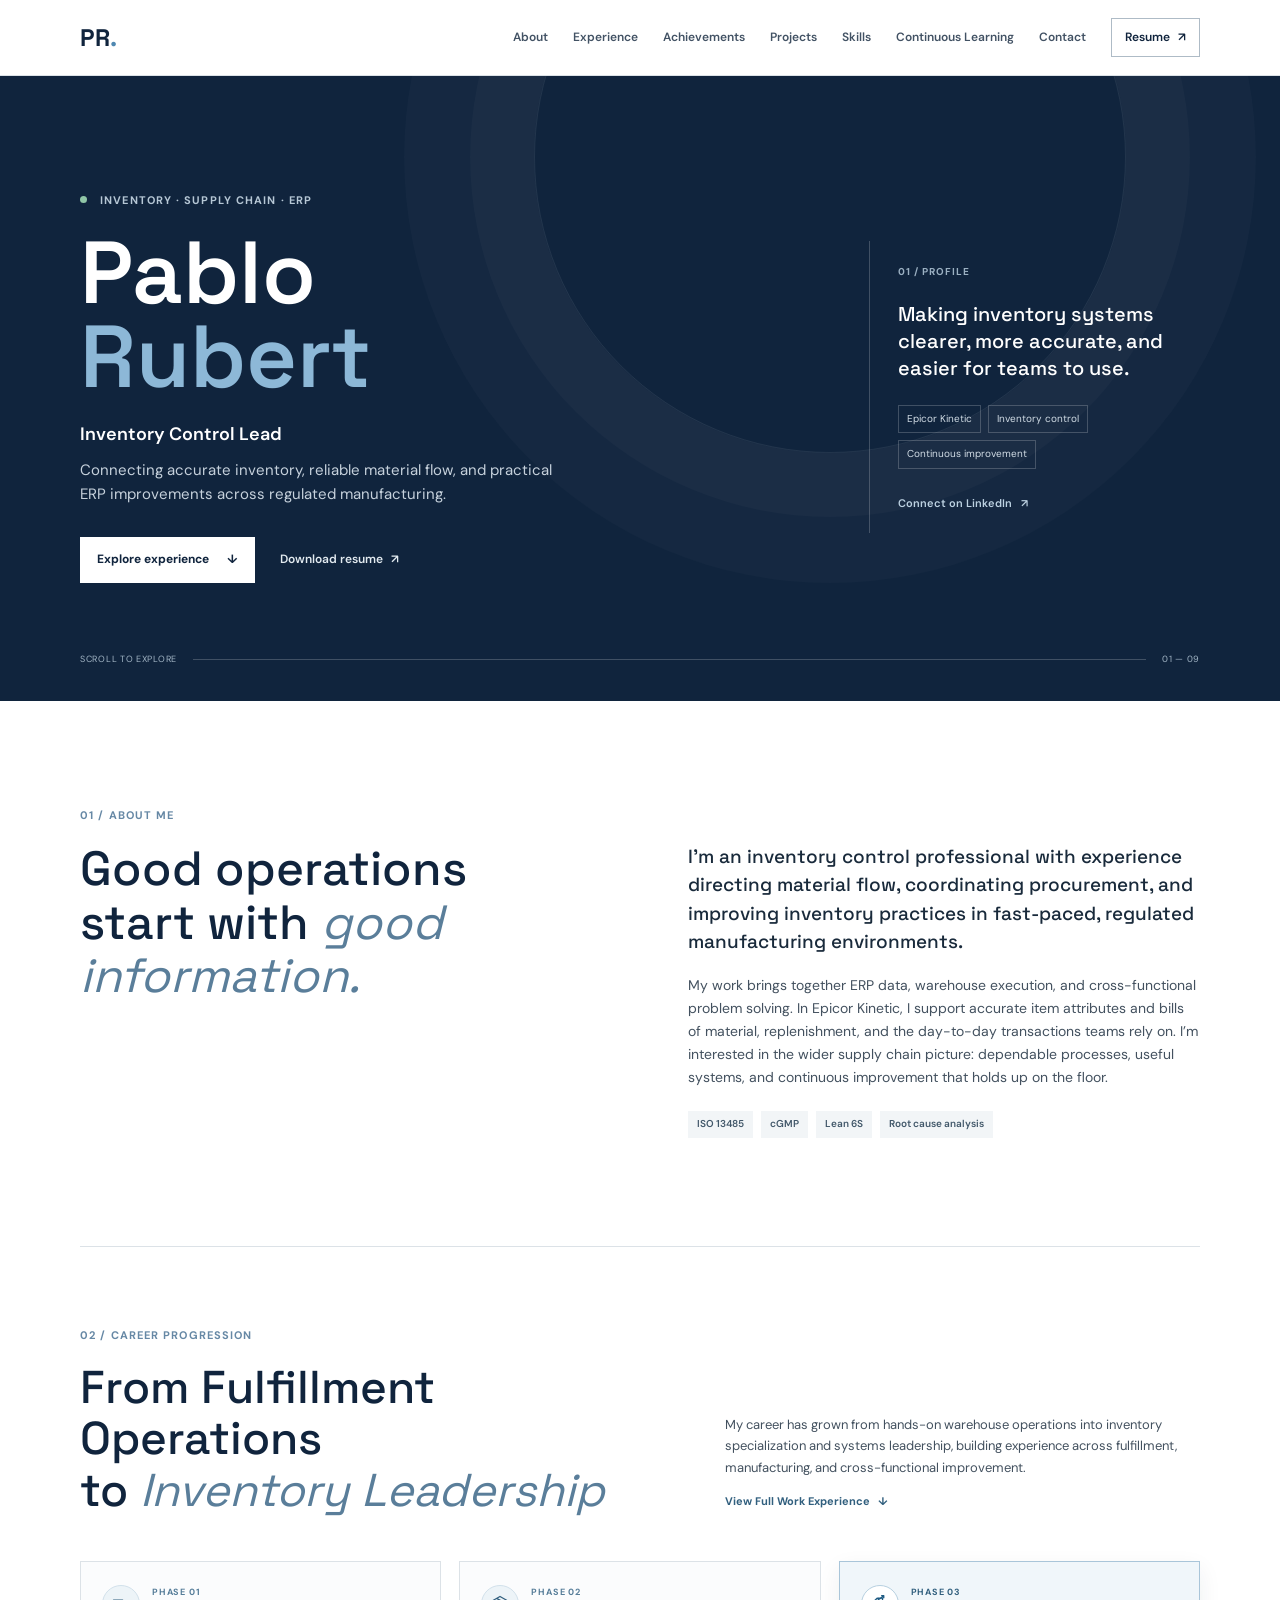
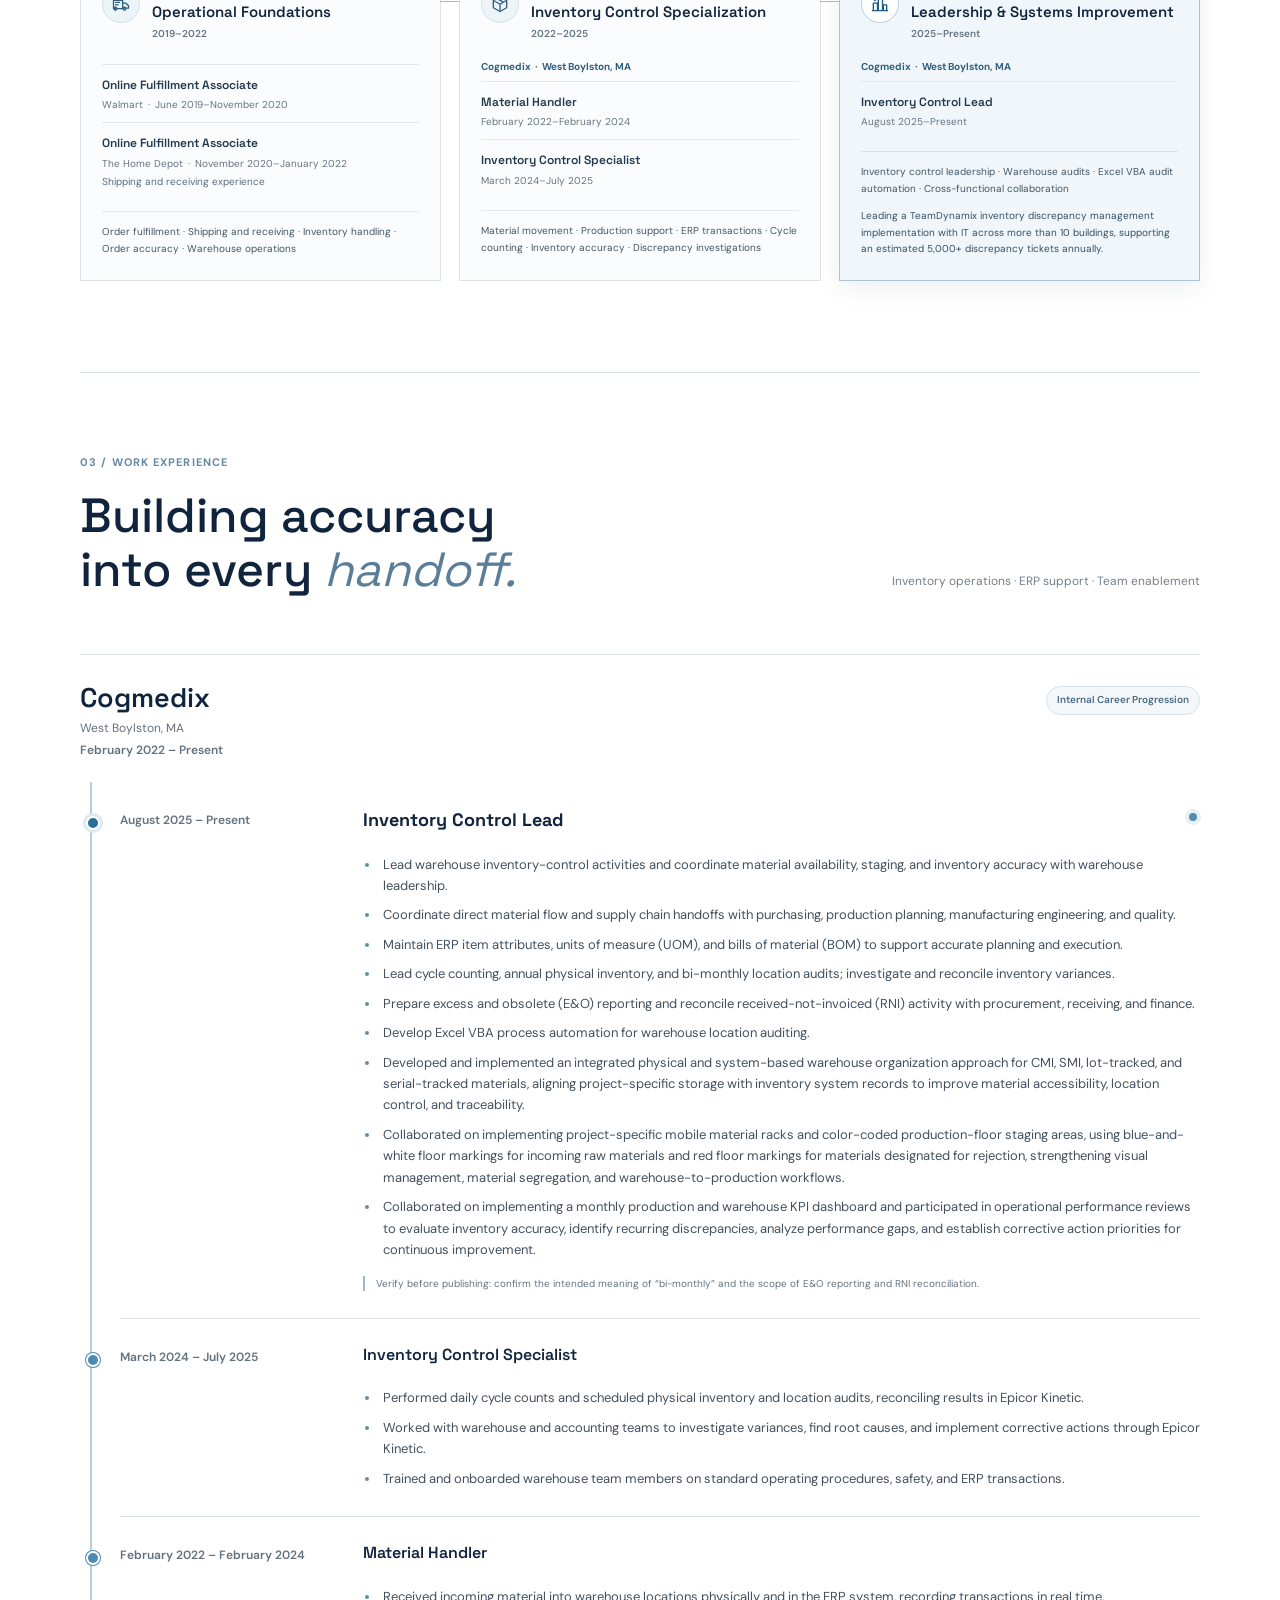
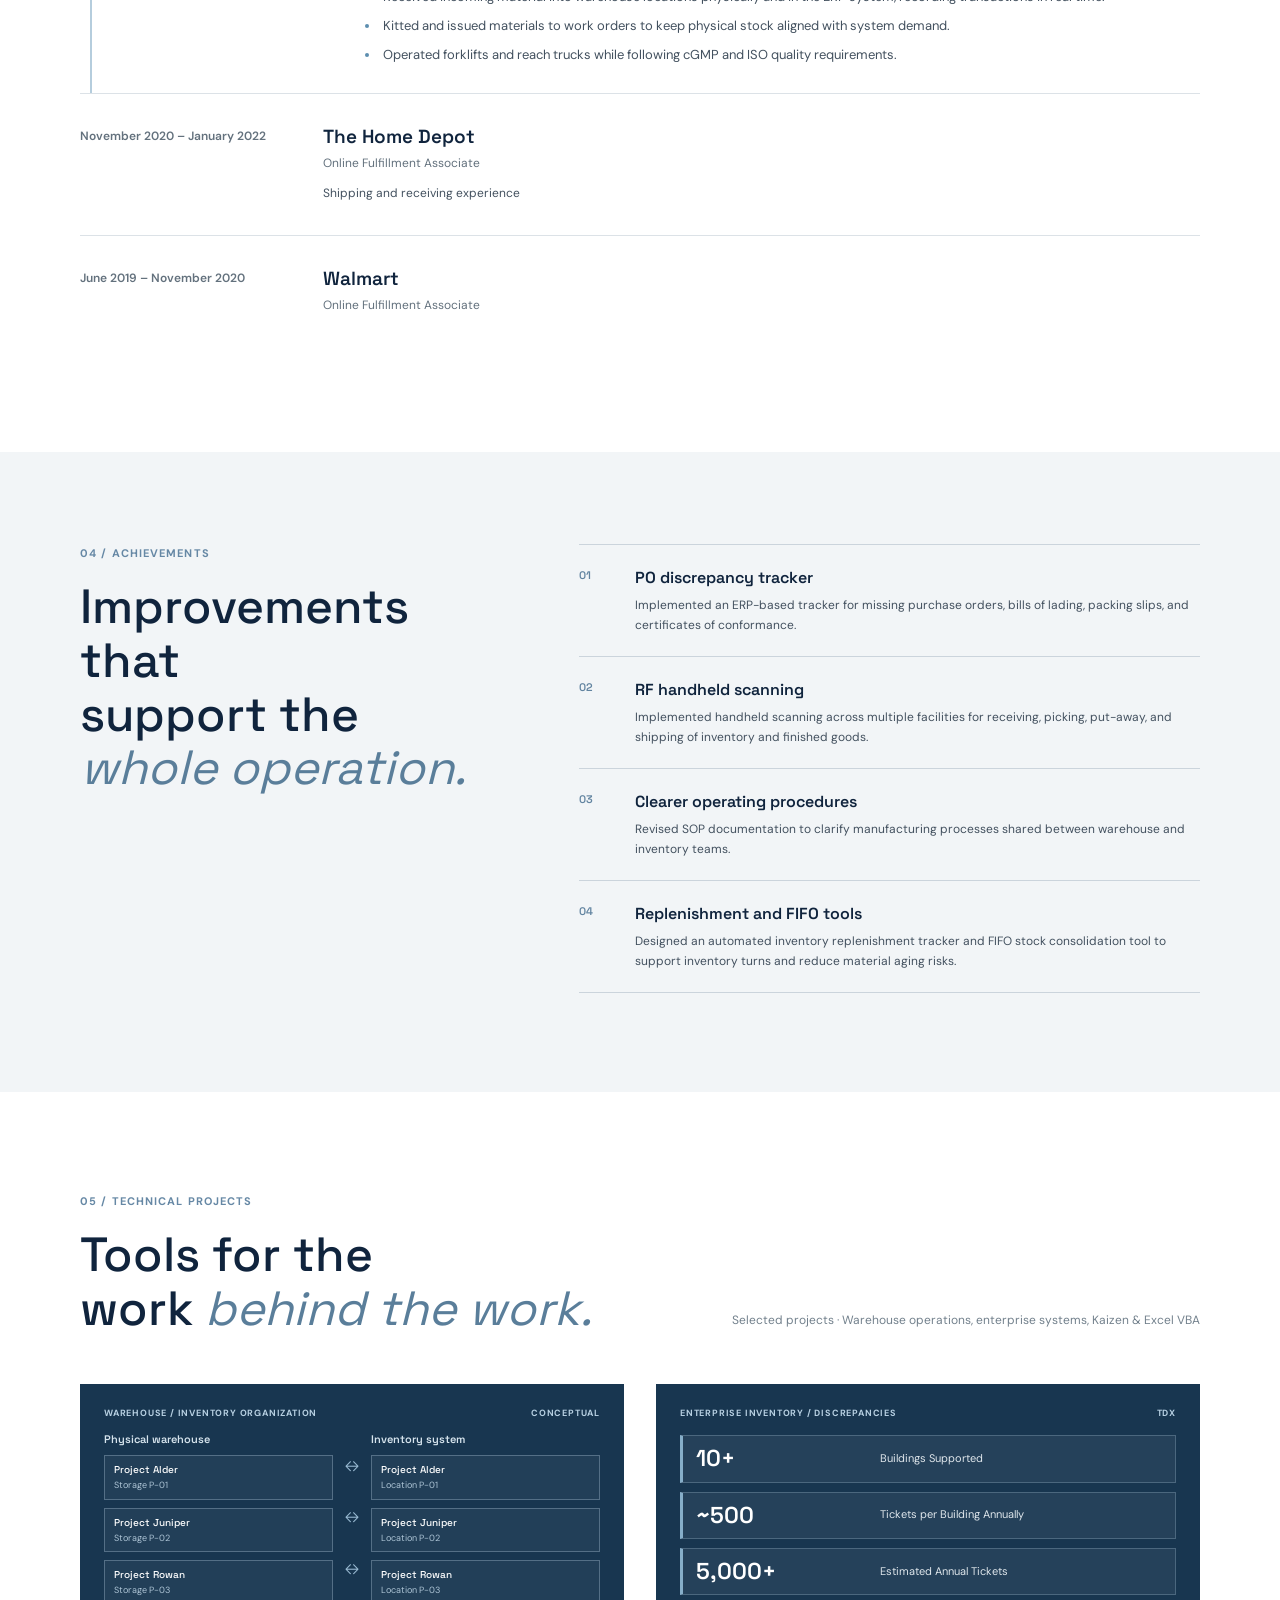
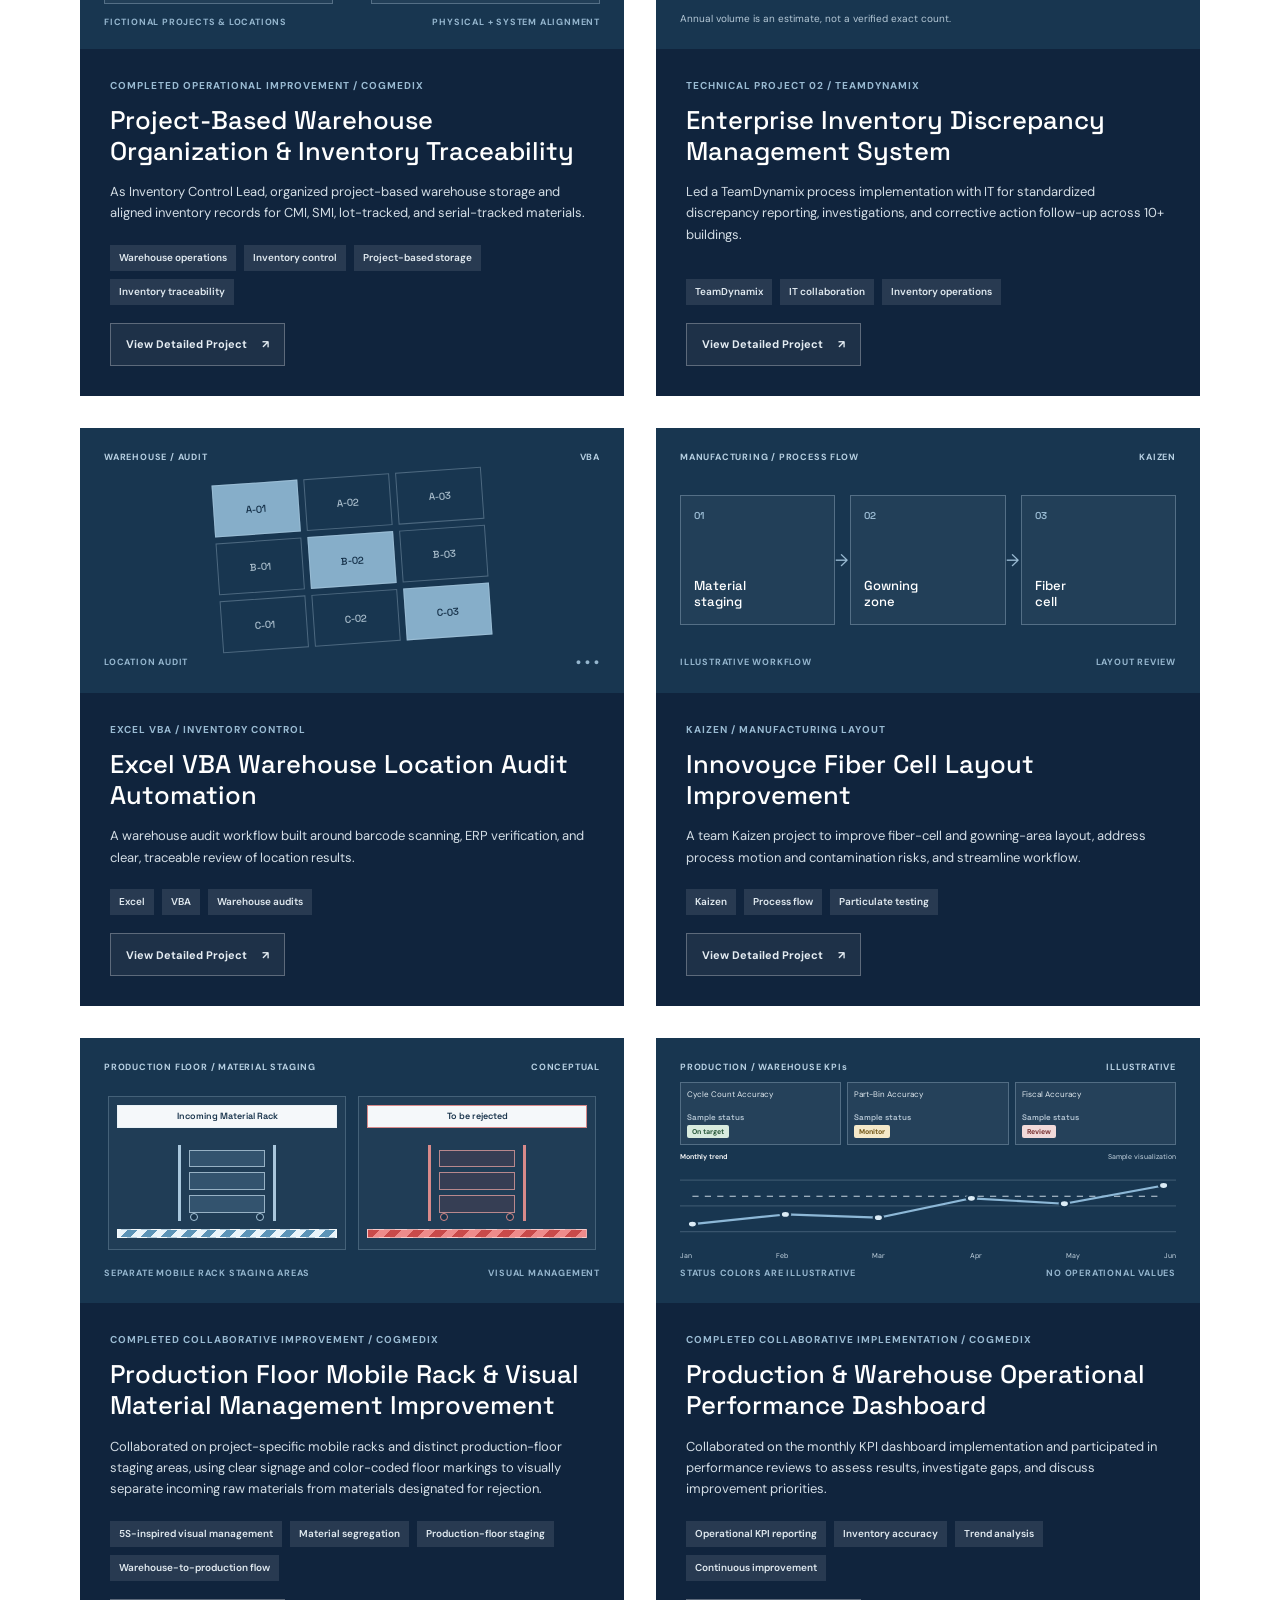
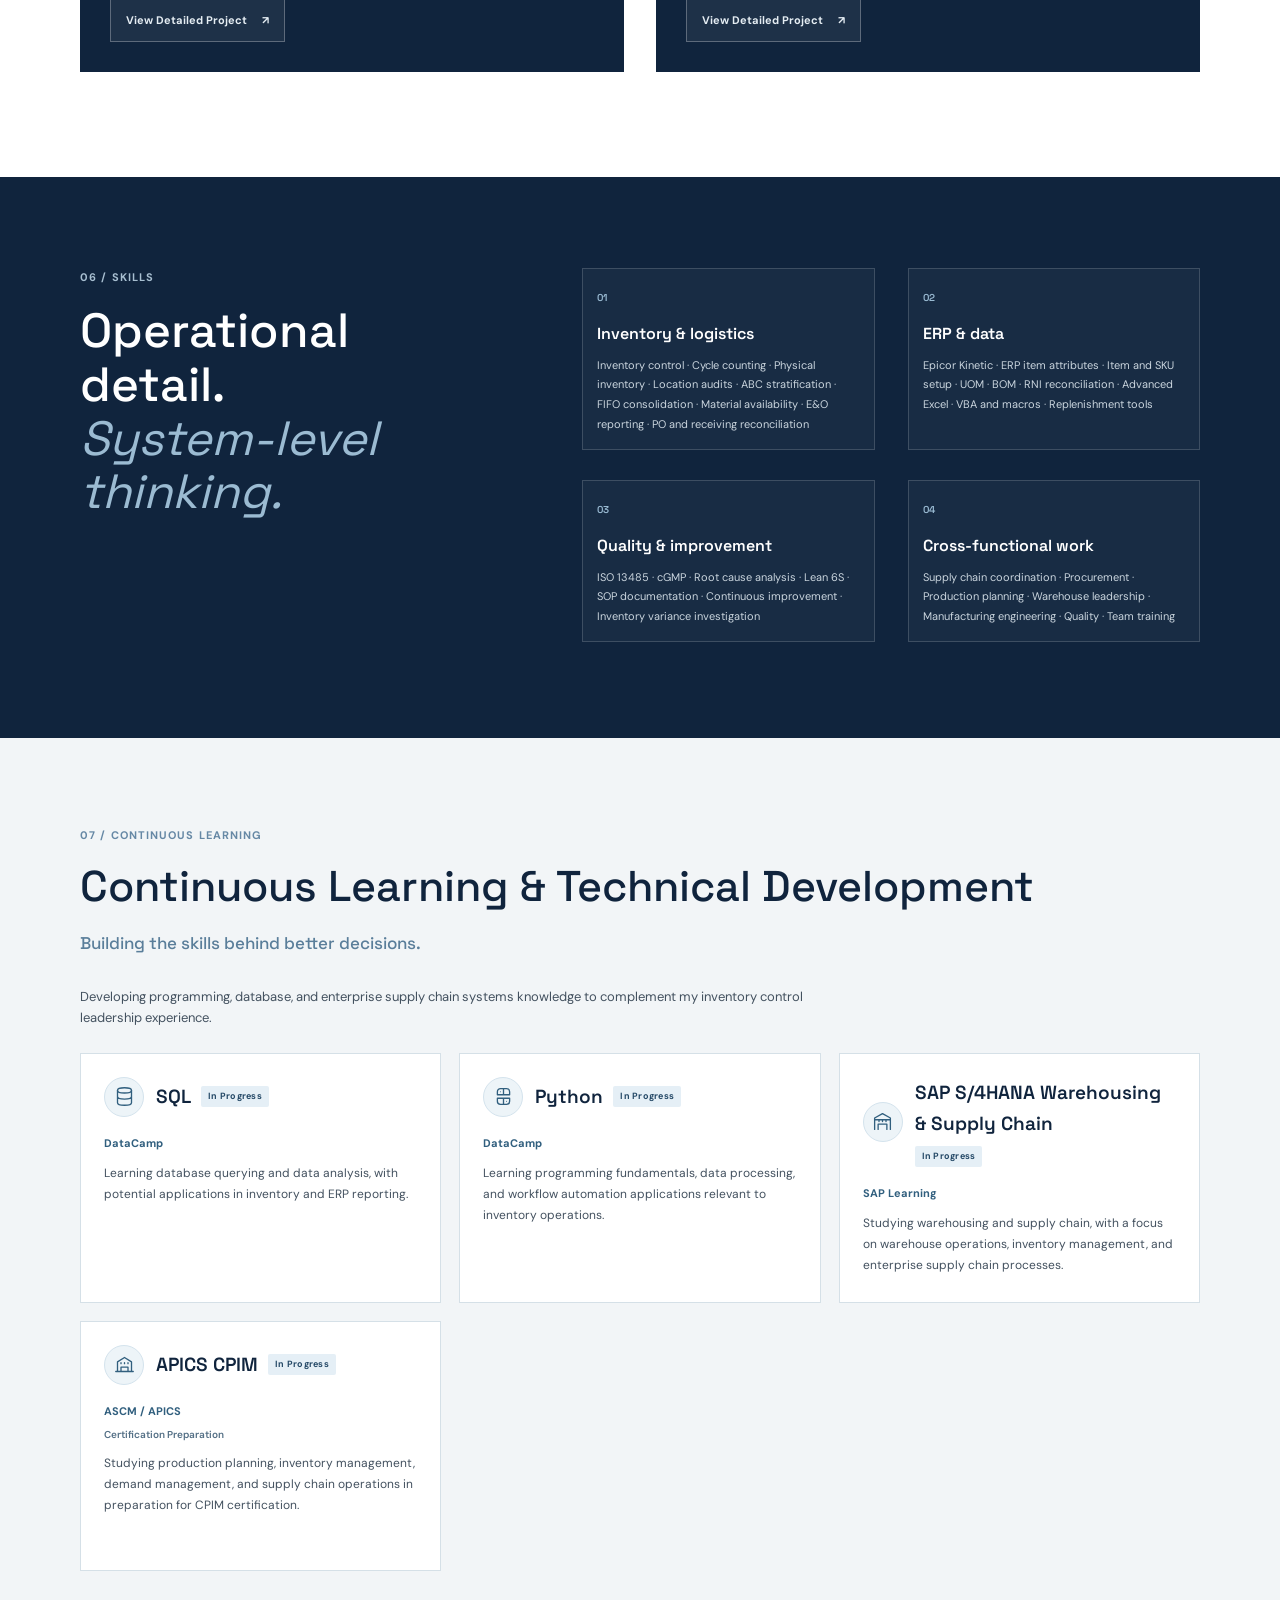
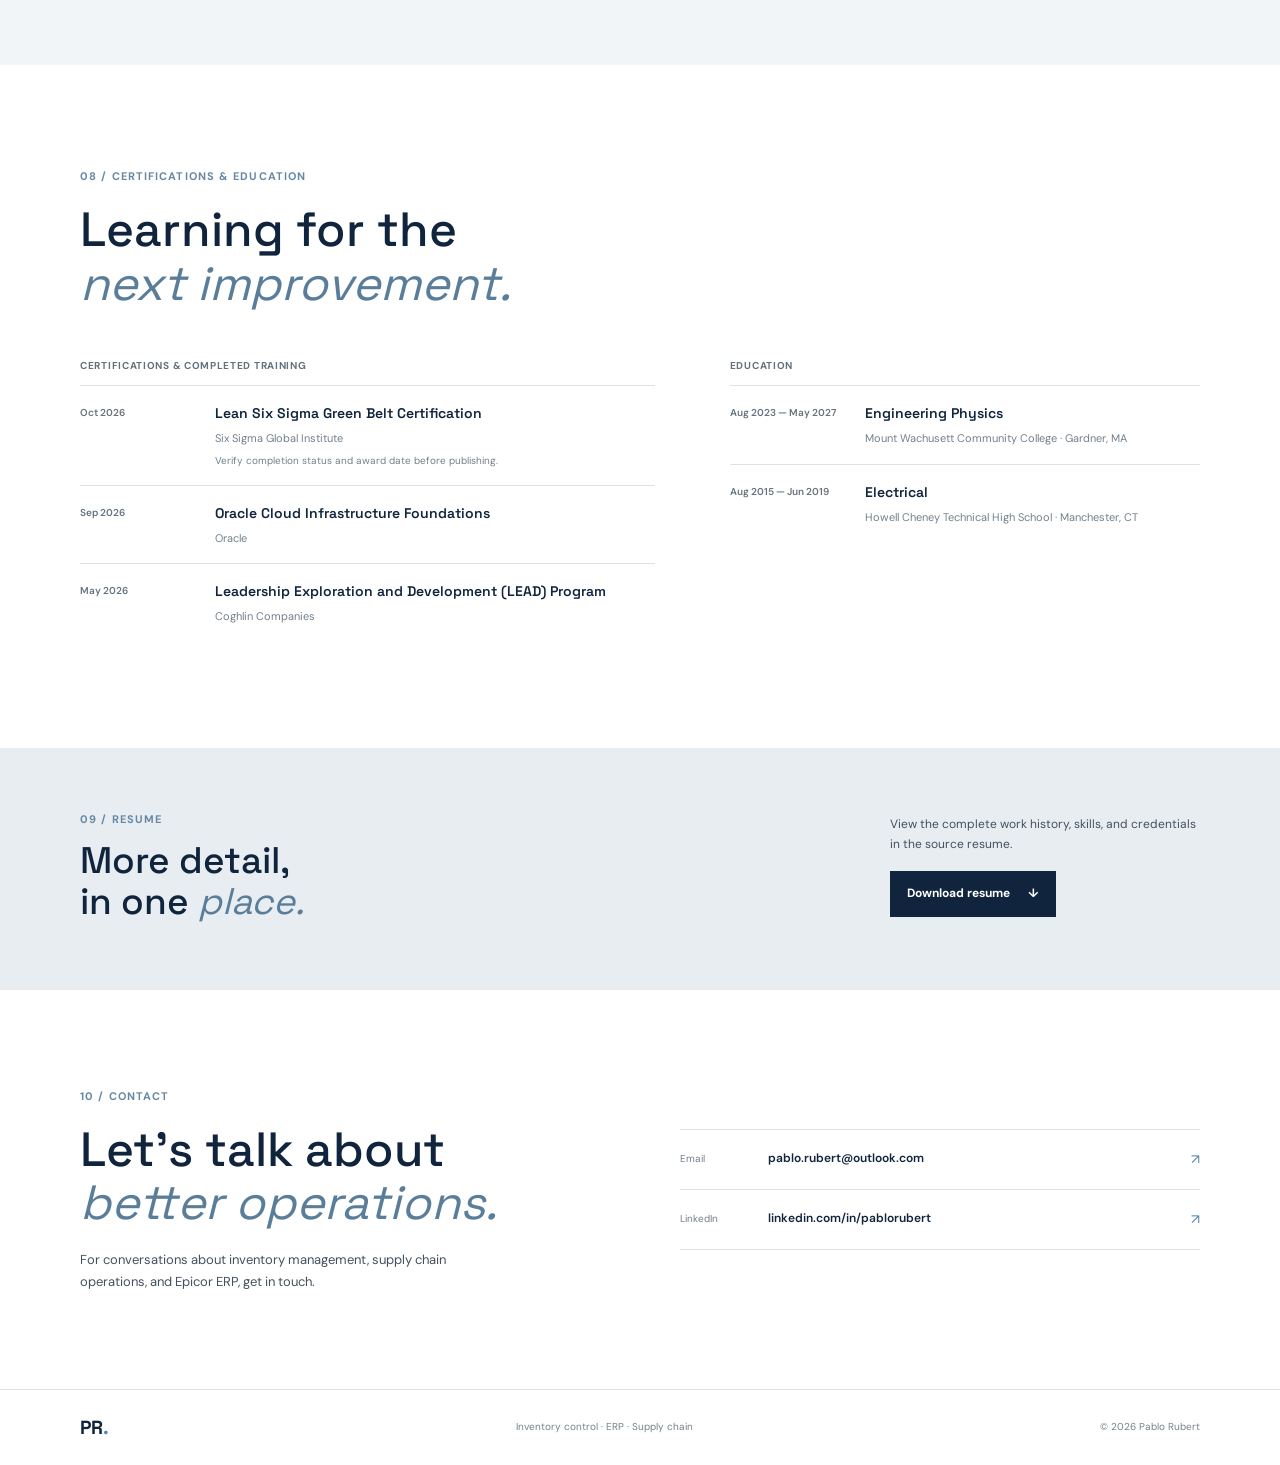
==== index.html @ 6820785e "git status git add . git commit -m "Prepare professional portfolio for publication" git push origin " ====
<!doctype html>
<html lang="en">
  <head>
    <meta charset="utf-8">
    <meta name="viewport" content="width=device-width, initial-scale=1">
    <meta name="theme-color" content="#10243d">
    <meta name="description" content="Pablo Rubert is an Inventory Control Lead focused on supply chain, inventory management, and Epicor ERP administration.">
    <title>Pablo Rubert | Inventory Control & ERP</title>
    <link rel="preconnect" href="https://fonts.googleapis.com">
    <link rel="preconnect" href="https://fonts.gstatic.com" crossorigin>
    <link href="https://fonts.googleapis.com/css2?family=DM+Sans:wght@400;500;600;700&family=Space+Grotesk:wght@400;500;600;700&display=swap" rel="stylesheet">
    <link rel="stylesheet" href="./style.css">
    <script src="./script.js" defer></script>
  </head>
  <body>
    <a class="skip-link" href="#main">Skip to content</a>

    <header class="site-header">
      <div class="header-inner">
        <a class="wordmark" href="#top" aria-label="Pablo Rubert, home">PR<span>.</span></a>
        <button class="menu-toggle" type="button" aria-expanded="false" aria-controls="site-nav" aria-label="Open navigation">
          <span></span><span></span>
        </button>
        <nav class="site-nav" id="site-nav" aria-label="Main navigation">
          <a href="#about">About</a>
          <a href="#experience">Experience</a>
          <a href="#achievements">Achievements</a>
          <a href="#projects">Projects</a>
          <a href="#skills">Skills</a>
          <a href="#professional-development">Continuous Learning</a>
          <a href="#contact">Contact</a>
          <a class="nav-resume" href="./Resume.pdf" download>Resume <span aria-hidden="true">↗</span></a>
        </nav>
      </div>
    </header>

    <main id="main">
      <section class="hero" id="top" aria-labelledby="hero-title">
        <div class="hero-grid">
          <div class="hero-copy">
            <p class="eyebrow"><span class="status-dot"></span> Inventory · Supply Chain · ERP</p>
            <h1 id="hero-title">Pablo<br><span>Rubert</span></h1>
            <p class="hero-role">Inventory Control Lead</p>
            <p class="hero-summary">Connecting accurate inventory, reliable material flow, and practical ERP improvements across regulated manufacturing.</p>
            <div class="hero-actions">
              <a class="button button-light" href="#experience">Explore experience <span aria-hidden="true">↓</span></a>
              <a class="text-link text-link-light" href="./Resume.pdf" download>Download resume <span aria-hidden="true">↗</span></a>
            </div>
          </div>
          <aside class="hero-aside" aria-label="Professional focus">
            <div class="aside-index">01 / PROFILE</div>
            <p>Making inventory systems clearer, more accurate, and easier for teams to use.</p>
            <div class="focus-list">
              <span>Epicor Kinetic</span>
              <span>Inventory control</span>
              <span>Continuous improvement</span>
            </div>
            <a class="aside-link" href="https://www.linkedin.com/in/pablorubert" target="_blank" rel="noreferrer">Connect on LinkedIn <span aria-hidden="true">↗</span></a>
          </aside>
        </div>
        <div class="hero-bottom" aria-hidden="true"><span>Scroll to explore</span><span class="hero-rule"></span><span>01 — 09</span></div>
      </section>

      <section class="section about-section" id="about" aria-labelledby="about-title">
        <div class="section-heading">
          <p class="section-kicker">01 / About me</p>
          <h2 id="about-title">Good operations<br>start with <em>good information.</em></h2>
        </div>
        <div class="about-content">
          <p class="about-lead">I’m an inventory control professional with experience directing material flow, coordinating procurement, and improving inventory practices in fast-paced, regulated manufacturing environments.</p>
          <p>My work brings together ERP data, warehouse execution, and cross-functional problem solving. In Epicor Kinetic, I support accurate item attributes and bills of material, replenishment, and the day-to-day transactions teams rely on. I’m interested in the wider supply chain picture: dependable processes, useful systems, and continuous improvement that holds up on the floor.</p>
          <div class="about-tags" aria-label="Professional areas">
            <span>ISO 13485</span><span>cGMP</span><span>Lean 6S</span><span>Root cause analysis</span>
          </div>
        </div>
      </section>

      <section class="section career-section" aria-labelledby="career-title">
        <div class="career-heading">
          <div class="section-heading">
            <p class="section-kicker">02 / Career progression</p>
            <h2 id="career-title">From Fulfillment Operations<br>to <em>Inventory Leadership</em></h2>
          </div>
          <div class="career-intro">
            <p>My career has grown from hands-on warehouse operations into inventory specialization and systems leadership, building experience across fulfillment, manufacturing, and cross-functional improvement.</p>
            <a class="career-experience-link" href="#experience">View Full Work Experience <span aria-hidden="true">↓</span></a>
          </div>
        </div>
        <div class="career-phases">
          <article class="career-phase">
            <div class="career-phase-heading">
              <span class="career-phase-icon" aria-hidden="true">
                <svg viewBox="0 0 24 24" fill="none"><path d="M3 7.5h11v10H3zM14 11h4l3 3v3h-7zM7 17.5a1.75 1.75 0 1 0 0 .01M18 17.5a1.75 1.75 0 1 0 0 .01" stroke="currentColor" stroke-width="1.6" stroke-linecap="round" stroke-linejoin="round"/><path d="M5.5 10h5M5.5 13h3" stroke="currentColor" stroke-width="1.6" stroke-linecap="round"/></svg>
              </span>
              <div><p class="career-phase-number">PHASE 01</p><h3>Operational Foundations</h3><p class="career-phase-dates">2019–2022</p></div>
            </div>
            <div class="career-role">
              <h4>Online Fulfillment Associate</h4>
              <p>Walmart <span>·</span> June 2019–November 2020</p>
            </div>
            <div class="career-role">
              <h4>Online Fulfillment Associate</h4>
              <p>The Home Depot <span>·</span> November 2020–January 2022</p>
              <p class="career-role-detail">Shipping and receiving experience</p>
            </div>
            <p class="career-focus">Order fulfillment · Shipping and receiving · Inventory handling · Order accuracy · Warehouse operations</p>
          </article>

          <article class="career-phase">
            <div class="career-phase-heading">
              <span class="career-phase-icon" aria-hidden="true">
                <svg viewBox="0 0 24 24" fill="none"><path d="m12 3 8 4.5v9L12 21l-8-4.5v-9L12 3Z" stroke="currentColor" stroke-width="1.6" stroke-linejoin="round"/><path d="m4.5 7.75 7.5 4.5 7.5-4.5M12 12.5V21M8 5.25l8 4.5" stroke="currentColor" stroke-width="1.6" stroke-linejoin="round"/></svg>
              </span>
              <div><p class="career-phase-number">PHASE 02</p><h3>Inventory Control Specialization</h3><p class="career-phase-dates">2022–2025</p></div>
            </div>
            <p class="career-employer">Cogmedix <span>·</span> West Boylston, MA</p>
            <div class="career-role">
              <h4>Material Handler</h4>
              <p>February 2022–February 2024</p>
            </div>
            <div class="career-role">
              <h4>Inventory Control Specialist</h4>
              <p>March 2024–July 2025</p>
            </div>
            <p class="career-focus">Material movement · Production support · ERP transactions · Cycle counting · Inventory accuracy · Discrepancy investigations</p>
          </article>

          <article class="career-phase career-phase-current">
            <div class="career-phase-heading">
              <span class="career-phase-icon" aria-hidden="true">
                <svg viewBox="0 0 24 24" fill="none"><path d="M4 20V11h5v9M10 20V5h5v15M16 20v-7h4v7M3 20h18" stroke="currentColor" stroke-width="1.6" stroke-linecap="round" stroke-linejoin="round"/><path d="m5.5 8 3-3 3 1 5-4M14 2h2.5v2.5" stroke="currentColor" stroke-width="1.6" stroke-linecap="round" stroke-linejoin="round"/></svg>
              </span>
              <div><p class="career-phase-number">PHASE 03</p><h3>Leadership &amp; Systems Improvement</h3><p class="career-phase-dates">2025–Present</p></div>
            </div>
            <p class="career-employer">Cogmedix <span>·</span> West Boylston, MA</p>
            <div class="career-role">
              <h4>Inventory Control Lead</h4>
              <p>August 2025–Present</p>
            </div>
            <p class="career-focus">Inventory control leadership · Warehouse audits · Excel VBA audit automation · Cross-functional collaboration</p>
            <p class="career-system-note">Leading a TeamDynamix inventory discrepancy management implementation with IT across more than 10 buildings, supporting an estimated 5,000+ discrepancy tickets annually.</p>
          </article>
        </div>
      </section>

      <section class="section experience-section" id="experience" aria-labelledby="experience-title">
        <div class="section-heading section-heading-row">
          <div><p class="section-kicker">03 / Work experience</p><h2 id="experience-title">Building accuracy<br>into every <em>handoff.</em></h2></div>
          <p class="section-note">Inventory operations · ERP support · Team enablement</p>
        </div>
        <div class="timeline">
          <section class="experience-employer" aria-labelledby="cogmedix-heading">
            <header class="experience-employer-heading">
              <div>
                <h3 id="cogmedix-heading">Cogmedix</h3>
                <p class="experience-employer-location">West Boylston, MA</p>
                <p class="experience-employer-dates">February 2022 – Present</p>
              </div>
              <span class="progression-badge">Internal Career Progression</span>
            </header>
            <div class="role-timeline">
              <article class="timeline-item current-role">
                <div class="timeline-date">August 2025 – Present</div>
                <div class="timeline-body">
                  <div class="role-heading"><h4>Inventory Control Lead</h4><span class="role-marker" aria-label="Current role"></span></div>
                  <ul>
                    <li>Lead warehouse inventory-control activities and coordinate material availability, staging, and inventory accuracy with warehouse leadership.</li>
                    <li>Coordinate direct material flow and supply chain handoffs with purchasing, production planning, manufacturing engineering, and quality.</li>
                    <li>Maintain ERP item attributes, units of measure (UOM), and bills of material (BOM) to support accurate planning and execution.</li>
                    <li>Lead cycle counting, annual physical inventory, and bi-monthly location audits; investigate and reconcile inventory variances.</li>
                    <li>Prepare excess and obsolete (E&amp;O) reporting and reconcile received-not-invoiced (RNI) activity with procurement, receiving, and finance.</li>
                    <li>Develop Excel VBA process automation for warehouse location auditing.</li>
                    <li>Developed and implemented an integrated physical and system-based warehouse organization approach for CMI, SMI, lot-tracked, and serial-tracked materials, aligning project-specific storage with inventory system records to improve material accessibility, location control, and traceability.</li>
                    <li>Collaborated on implementing project-specific mobile material racks and color-coded production-floor staging areas, using blue-and-white floor markings for incoming raw materials and red floor markings for materials designated for rejection, strengthening visual management, material segregation, and warehouse-to-production workflows.</li>
                    <li>Collaborated on implementing a monthly production and warehouse KPI dashboard and participated in operational performance reviews to evaluate inventory accuracy, identify recurring discrepancies, analyze performance gaps, and establish corrective action priorities for continuous improvement.</li>
                  </ul>
                  <p class="verification-note">Verify before publishing: confirm the intended meaning of “bi-monthly” and the scope of E&amp;O reporting and RNI reconciliation.</p>
                </div>
              </article>
              <article class="timeline-item">
                <div class="timeline-date">March 2024 – July 2025</div>
                <div class="timeline-body">
                  <div class="role-heading"><h4>Inventory Control Specialist</h4></div>
                  <ul>
                    <li>Performed daily cycle counts and scheduled physical inventory and location audits, reconciling results in Epicor Kinetic.</li>
                    <li>Worked with warehouse and accounting teams to investigate variances, find root causes, and implement corrective actions through Epicor Kinetic.</li>
                    <li>Trained and onboarded warehouse team members on standard operating procedures, safety, and ERP transactions.</li>
                  </ul>
                </div>
              </article>
              <article class="timeline-item">
                <div class="timeline-date">February 2022 – February 2024</div>
                <div class="timeline-body">
                  <div class="role-heading"><h4>Material Handler</h4></div>
                  <ul>
                    <li>Received incoming material into warehouse locations physically and in the ERP system, recording transactions in real time.</li>
                    <li>Kitted and issued materials to work orders to keep physical stock aligned with system demand.</li>
                    <li>Operated forklifts and reach trucks while following cGMP and ISO quality requirements.</li>
                  </ul>
                </div>
              </article>
            </div>
          </section>
          <article class="timeline-item">
            <div class="timeline-date">November 2020 – January 2022</div>
            <div class="timeline-body">
              <div class="other-employer-heading"><h3>The Home Depot</h3><p class="other-employer-role">Online Fulfillment Associate</p></div>
              <p class="other-employer-detail">Shipping and receiving experience</p>
            </div>
          </article>
          <article class="timeline-item">
            <div class="timeline-date">June 2019 – November 2020</div>
            <div class="timeline-body">
              <div class="other-employer-heading"><h3>Walmart</h3><p class="other-employer-role">Online Fulfillment Associate</p></div>
            </div>
          </article>
        </div>
      </section>

      <section class="achievement-band" id="achievements" aria-labelledby="achievements-title">
        <div class="section achievement-inner">
          <div class="section-heading">
            <p class="section-kicker">04 / Achievements</p>
            <h2 id="achievements-title">Improvements that<br>support the <em>whole operation.</em></h2>
          </div>
          <div class="achievement-list">
            <article class="achievement-item"><span class="achievement-number">01</span><div><h3>PO discrepancy tracker</h3><p>Implemented an ERP-based tracker for missing purchase orders, bills of lading, packing slips, and certificates of conformance.</p></div></article>
            <article class="achievement-item"><span class="achievement-number">02</span><div><h3>RF handheld scanning</h3><p>Implemented handheld scanning across multiple facilities for receiving, picking, put-away, and shipping of inventory and finished goods.</p></div></article>
            <article class="achievement-item"><span class="achievement-number">03</span><div><h3>Clearer operating procedures</h3><p>Revised SOP documentation to clarify manufacturing processes shared between warehouse and inventory teams.</p></div></article>
            <article class="achievement-item"><span class="achievement-number">04</span><div><h3>Replenishment and FIFO tools</h3><p>Designed an automated inventory replenishment tracker and FIFO stock consolidation tool to support inventory turns and reduce material aging risks.</p></div></article>
          </div>
        </div>
      </section>

      <section class="section projects-section" id="projects" aria-labelledby="projects-title">
        <div class="section-heading section-heading-row">
          <div><p class="section-kicker">05 / Technical projects</p><h2 id="projects-title">Tools for the<br>work <em>behind the work.</em></h2></div>
          <p class="section-note">Selected projects · Warehouse operations, enterprise systems, Kaizen &amp; Excel VBA</p>
        </div>
        <div class="projects-grid">
        <article class="project-feature">
          <div class="project-visual alignment-visual" role="img" aria-label="Conceptual diagram showing fictional physical warehouse project groupings aligned with matching inventory system project and location records.">
            <div class="visual-topline"><span>WAREHOUSE / INVENTORY ORGANIZATION</span><span>CONCEPTUAL</span></div>
            <div class="alignment-diagram" aria-hidden="true">
              <div class="alignment-column">
                <h4>Physical warehouse</h4>
                <div class="alignment-record"><strong>Project Alder</strong><span>Storage P-01</span></div>
                <div class="alignment-record"><strong>Project Juniper</strong><span>Storage P-02</span></div>
                <div class="alignment-record"><strong>Project Rowan</strong><span>Storage P-03</span></div>
              </div>
              <div class="alignment-connectors"><span>↔</span><span>↔</span><span>↔</span></div>
              <div class="alignment-column">
                <h4>Inventory system</h4>
                <div class="alignment-record"><strong>Project Alder</strong><span>Location P-01</span></div>
                <div class="alignment-record"><strong>Project Juniper</strong><span>Location P-02</span></div>
                <div class="alignment-record"><strong>Project Rowan</strong><span>Location P-03</span></div>
              </div>
            </div>
            <div class="visual-foot"><span>FICTIONAL PROJECTS &amp; LOCATIONS</span><span>PHYSICAL + SYSTEM ALIGNMENT</span></div>
          </div>
          <div class="project-detail">
            <p class="project-label">COMPLETED OPERATIONAL IMPROVEMENT / COGMEDIX</p>
            <h3>Project-Based Warehouse Organization &amp; Inventory Traceability</h3>
            <p class="project-summary">As Inventory Control Lead, organized project-based warehouse storage and aligned inventory records for CMI, SMI, lot-tracked, and serial-tracked materials.</p>
            <div class="project-tools"><span>Warehouse operations</span><span>Inventory control</span><span>Project-based storage</span><span>Inventory traceability</span></div>
            <a class="project-detail-link" href="./Projects/project-based-warehouse-organization.html">View Detailed Project <span aria-hidden="true">↗</span></a>
          </div>
        </article>
        <article class="project-feature">
          <div class="project-visual project-metrics-visual">
            <div class="visual-topline"><span>ENTERPRISE INVENTORY / DISCREPANCIES</span><span>TDX</span></div>
            <div class="project-metric-grid">
              <div class="project-metric"><strong>10+</strong><span>Buildings Supported</span></div>
              <div class="project-metric"><strong>~500</strong><span>Tickets per Building Annually</span></div>
              <div class="project-metric"><strong>5,000+</strong><span>Estimated Annual Tickets</span></div>
            </div>
            <p class="metric-estimate-note">Annual volume is an estimate, not a verified exact count.</p>
          </div>
          <div class="project-detail">
            <p class="project-label">TECHNICAL PROJECT 02 / TEAMDYNAMIX</p>
            <h3>Enterprise Inventory Discrepancy Management System</h3>
            <p class="project-summary">Led a TeamDynamix process implementation with IT for standardized discrepancy reporting, investigations, and corrective action follow-up across 10+ buildings.</p>
            <div class="project-tools"><span>TeamDynamix</span><span>IT collaboration</span><span>Inventory operations</span></div>
            <a class="project-detail-link" href="./Projects/teamdynamix-inventory-discrepancy-management.html">View Detailed Project <span aria-hidden="true">↗</span></a>
          </div>
        </article>
        <article class="project-feature">
          <div class="project-visual" aria-hidden="true">
            <div class="visual-topline"><span>WAREHOUSE / AUDIT</span><span>VBA</span></div>
            <div class="visual-grid">
              <span class="grid-cell cell-active">A-01</span><span class="grid-cell">A-02</span><span class="grid-cell">A-03</span>
              <span class="grid-cell">B-01</span><span class="grid-cell cell-active">B-02</span><span class="grid-cell">B-03</span>
              <span class="grid-cell">C-01</span><span class="grid-cell">C-02</span><span class="grid-cell cell-active">C-03</span>
            </div>
            <div class="visual-foot"><span>LOCATION AUDIT</span><span>● ● ●</span></div>
          </div>
          <div class="project-detail">
            <p class="project-label">EXCEL VBA / INVENTORY CONTROL</p>
            <h3>Excel VBA Warehouse Location Audit Automation</h3>
            <p class="project-summary">A warehouse audit workflow built around barcode scanning, ERP verification, and clear, traceable review of location results.</p>
            <div class="project-tools"><span>Excel</span><span>VBA</span><span>Warehouse audits</span></div>
            <a class="project-detail-link" href="./Projects/excel-vba-warehouse-location-audit.html">View Detailed Project <span aria-hidden="true">↗</span></a>
          </div>
        </article>
        <article class="project-feature">
          <div class="project-visual fiber-visual" role="img" aria-label="Illustrative process flow through material staging, gowning zone, and fiber cell">
            <div class="visual-topline"><span>MANUFACTURING / PROCESS FLOW</span><span>KAIZEN</span></div>
            <div class="fiber-flow" aria-hidden="true">
              <div class="fiber-flow-step"><span>01</span><strong>Material<br>staging</strong></div>
              <div class="fiber-flow-step"><span>02</span><strong>Gowning<br>zone</strong></div>
              <div class="fiber-flow-step"><span>03</span><strong>Fiber<br>cell</strong></div>
            </div>
            <div class="visual-foot"><span>ILLUSTRATIVE WORKFLOW</span><span>LAYOUT REVIEW</span></div>
          </div>
          <div class="project-detail">
            <p class="project-label">KAIZEN / MANUFACTURING LAYOUT</p>
            <h3>Innovoyce Fiber Cell Layout Improvement</h3>
            <p class="project-summary">A team Kaizen project to improve fiber-cell and gowning-area layout, address process motion and contamination risks, and streamline workflow.</p>
            <div class="project-tools"><span>Kaizen</span><span>Process flow</span><span>Particulate testing</span></div>
            <a class="project-detail-link" href="./Projects/innovoyce-fiber-layout-kaizen.html">View Detailed Project <span aria-hidden="true">↗</span></a>
          </div>
        </article>
        <article class="project-feature">
          <div class="project-visual rack-visual" role="img" aria-label="Conceptual production-floor diagram showing two separate mobile rack staging areas: Incoming Material Rack with blue-and-white floor markings and To be rejected with red floor markings.">
            <div class="visual-topline"><span>PRODUCTION FLOOR / MATERIAL STAGING</span><span>CONCEPTUAL</span></div>
            <div class="rack-staging-diagram" aria-hidden="true">
              <div class="rack-stage rack-stage-incoming">
                <div class="rack-sign">Incoming Material Rack</div>
                <div class="mobile-rack"><span></span><span></span><span></span><i></i><i></i></div>
                <div class="floor-marking floor-marking-incoming"></div>
              </div>
              <div class="rack-stage rack-stage-reject">
                <div class="rack-sign">To be rejected</div>
                <div class="mobile-rack"><span></span><span></span><span></span><i></i><i></i></div>
                <div class="floor-marking floor-marking-reject"></div>
              </div>
            </div>
            <div class="visual-foot"><span>SEPARATE MOBILE RACK STAGING AREAS</span><span>VISUAL MANAGEMENT</span></div>
          </div>
          <div class="project-detail">
            <p class="project-label">COMPLETED COLLABORATIVE IMPROVEMENT / COGMEDIX</p>
            <h3>Production Floor Mobile Rack &amp; Visual Material Management Improvement</h3>
            <p class="project-summary">Collaborated on project-specific mobile racks and distinct production-floor staging areas, using clear signage and color-coded floor markings to visually separate incoming raw materials from materials designated for rejection.</p>
            <div class="project-tools"><span>5S-inspired visual management</span><span>Material segregation</span><span>Production-floor staging</span><span>Warehouse-to-production flow</span></div>
            <a class="project-detail-link" href="./Projects/production-floor-mobile-rack-visual-material-management.html">View Detailed Project <span aria-hidden="true">↗</span></a>
          </div>
        </article>
        <article class="project-feature">
          <div class="project-visual dashboard-visual" role="img" aria-label="Illustrative dashboard with sample cycle count, location, and fiscal accuracy statuses and a monthly trend chart. Values are not operational data.">
            <div class="visual-topline"><span>PRODUCTION / WAREHOUSE KPIs</span><span>ILLUSTRATIVE</span></div>
            <div class="dashboard-kpis" aria-hidden="true">
              <div class="dashboard-kpi">
                <span class="dashboard-kpi-name">Cycle Count Accuracy</span>
                <strong>Sample status</strong>
                <span class="dashboard-status status-on-track">On target</span>
              </div>
              <div class="dashboard-kpi">
                <span class="dashboard-kpi-name">Part-Bin Accuracy</span>
                <strong>Sample status</strong>
                <span class="dashboard-status status-monitor">Monitor</span>
              </div>
              <div class="dashboard-kpi">
                <span class="dashboard-kpi-name">Fiscal Accuracy</span>
                <strong>Sample status</strong>
                <span class="dashboard-status status-review">Review</span>
              </div>
            </div>
            <div class="dashboard-trend" aria-hidden="true">
              <div class="dashboard-trend-heading"><span>Monthly trend</span><span>Sample visualization</span></div>
              <svg viewBox="0 0 320 78" preserveAspectRatio="none">
                <path class="dashboard-chart-grid" d="M0 15H320M0 39H320M0 63H320"/>
                <path class="dashboard-chart-target" d="M8 30H312"/>
                <path class="dashboard-chart-line" d="M8 56L68 47L128 50L188 32L248 37L312 20"/>
                <circle cx="8" cy="56" r="3"/><circle cx="68" cy="47" r="3"/><circle cx="128" cy="50" r="3"/><circle cx="188" cy="32" r="3"/><circle cx="248" cy="37" r="3"/><circle cx="312" cy="20" r="3"/>
              </svg>
              <div class="dashboard-months"><span>Jan</span><span>Feb</span><span>Mar</span><span>Apr</span><span>May</span><span>Jun</span></div>
            </div>
            <div class="visual-foot"><span>STATUS COLORS ARE ILLUSTRATIVE</span><span>NO OPERATIONAL VALUES</span></div>
          </div>
          <div class="project-detail">
            <p class="project-label">COMPLETED COLLABORATIVE IMPLEMENTATION / COGMEDIX</p>
            <h3>Production &amp; Warehouse Operational Performance Dashboard</h3>
            <p class="project-summary">Collaborated on the monthly KPI dashboard implementation and participated in performance reviews to assess results, investigate gaps, and discuss improvement priorities.</p>
            <div class="project-tools"><span>Operational KPI reporting</span><span>Inventory accuracy</span><span>Trend analysis</span><span>Continuous improvement</span></div>
            <a class="project-detail-link" href="./Projects/production-warehouse-operational-performance-dashboard.html">View Detailed Project <span aria-hidden="true">↗</span></a>
          </div>
        </article>
        </div>
      </section>

      <section class="skills-band" id="skills" aria-labelledby="skills-title">
        <div class="section skills-inner">
          <div class="section-heading">
            <p class="section-kicker">06 / Skills</p>
            <h2 id="skills-title">Operational detail.<br><em>System-level thinking.</em></h2>
          </div>
          <div class="skill-grid">
            <article class="skill-group"><span class="skill-index">01</span><h3>Inventory & logistics</h3><p>Inventory control · Cycle counting · Physical inventory · Location audits · ABC stratification · FIFO consolidation · Material availability · E&amp;O reporting · PO and receiving reconciliation</p></article>
            <article class="skill-group"><span class="skill-index">02</span><h3>ERP & data</h3><p>Epicor Kinetic · ERP item attributes · Item and SKU setup · UOM · BOM · RNI reconciliation · Advanced Excel · VBA and macros · Replenishment tools</p></article>
            <article class="skill-group"><span class="skill-index">03</span><h3>Quality & improvement</h3><p>ISO 13485 · cGMP · Root cause analysis · Lean 6S · SOP documentation · Continuous improvement · Inventory variance investigation</p></article>
            <article class="skill-group"><span class="skill-index">04</span><h3>Cross-functional work</h3><p>Supply chain coordination · Procurement · Production planning · Warehouse leadership · Manufacturing engineering · Quality · Team training</p></article>
          </div>
        </div>
      </section>

      <section class="development-section" id="professional-development" aria-labelledby="development-title">
        <div class="section development-inner">
          <div class="section-heading">
            <p class="section-kicker">07 / Continuous learning</p>
            <h2 id="development-title">Continuous Learning &amp; Technical Development</h2>
            <p class="development-tagline">Building the skills behind better decisions.</p>
          </div>
          <div class="development-content">
            <p class="development-intro">Developing programming, database, and enterprise supply chain systems knowledge to complement my inventory control leadership experience.</p>
            <div class="development-grid">
              <article class="development-card" aria-labelledby="sql-title">
                <div class="development-card-heading">
                  <span class="development-icon" aria-hidden="true">
                    <svg viewBox="0 0 24 24" fill="none" focusable="false">
                      <ellipse cx="12" cy="5" rx="8" ry="3"></ellipse>
                      <path d="M4 5v7c0 1.66 3.58 3 8 3s8-1.34 8-3V5M4 12v7c0 1.66 3.58 3 8 3s8-1.34 8-3v-7"></path>
                    </svg>
                  </span>
                  <div class="development-card-title">
                    <h3 id="sql-title">SQL</h3>
                    <span class="development-status">In Progress</span>
                  </div>
                </div>
                <p class="development-provider">DataCamp</p>
                <p>Learning database querying and data analysis, with potential applications in inventory and ERP reporting.</p>
              </article>
              <article class="development-card" aria-labelledby="python-title">
                <div class="development-card-heading">
                  <span class="development-icon" aria-hidden="true">
                    <svg viewBox="0 0 24 24" fill="none" focusable="false">
                      <path d="M12 3H8.5A3.5 3.5 0 0 0 5 6.5V10h7V3Zm0 18h3.5a3.5 3.5 0 0 0 3.5-3.5V14h-7v7ZM12 3v7h7V6.5A3.5 3.5 0 0 0 15.5 3H12Zm0 18v-7H5v3.5A3.5 3.5 0 0 0 8.5 21H12Z"></path>
                      <circle cx="8.5" cy="6.5" r=".6" fill="currentColor" stroke="none"></circle>
                      <circle cx="15.5" cy="17.5" r=".6" fill="currentColor" stroke="none"></circle>
                    </svg>
                  </span>
                  <div class="development-card-title">
                    <h3 id="python-title">Python</h3>
                    <span class="development-status">In Progress</span>
                  </div>
                </div>
                <p class="development-provider">DataCamp</p>
                <p>Learning programming fundamentals, data processing, and workflow automation applications relevant to inventory operations.</p>
              </article>
              <article class="development-card" aria-labelledby="sap-title">
                <div class="development-card-heading">
                  <span class="development-icon" aria-hidden="true">
                    <svg viewBox="0 0 24 24" fill="none" focusable="false">
                      <path d="M3 21V8l9-5 9 5v13M3 10h18M7 21v-6h10v6M8 10v2m4-2v2m4-2v2"></path>
                    </svg>
                  </span>
                  <div class="development-card-title">
                    <h3 id="sap-title">SAP S/4HANA Warehousing &amp; Supply Chain</h3>
                    <span class="development-status">In Progress</span>
                  </div>
                </div>
                <p class="development-provider">SAP Learning</p>
                <p>Studying warehousing and supply chain, with a focus on warehouse operations, inventory management, and enterprise supply chain processes.</p>
              </article>
              <article class="development-card" aria-labelledby="cpim-title">
                <div class="development-card-heading">
                  <span class="development-icon" aria-hidden="true">
                    <svg viewBox="0 0 24 24" fill="none" focusable="false">
                      <path d="M4 20V9l8-5 8 5v11M2 20h20M8 20v-5h8v5M8 10v1m4-1v1m4-1v1"></path>
                    </svg>
                  </span>
                  <div class="development-card-title">
                    <h3 id="cpim-title">APICS CPIM</h3>
                    <span class="development-status">In Progress</span>
                  </div>
                </div>
                <p class="development-provider">ASCM / APICS</p>
                <p class="development-preparation">Certification Preparation</p>
                <p>Studying production planning, inventory management, demand management, and supply chain operations in preparation for CPIM certification.</p>
              </article>
            </div>
          </div>
        </div>
      </section>

      <section class="section credentials-section" id="certifications" aria-labelledby="credentials-title">
        <div class="section-heading">
          <p class="section-kicker">08 / Certifications & education</p>
          <h2 id="credentials-title">Learning for the<br><em>next improvement.</em></h2>
        </div>
        <div class="credentials-grid">
          <div class="credential-column">
            <h3 class="column-title">Certifications &amp; Completed Training</h3>
            <article class="credential-item"><span class="credential-date">Oct 2026</span><div><h4>Lean Six Sigma Green Belt Certification</h4><p>Six Sigma Global Institute</p><p class="credential-verification">Verify completion status and award date before publishing.</p></div></article>
            <article class="credential-item"><span class="credential-date">Sep 2026</span><div><h4>Oracle Cloud Infrastructure Foundations</h4><p>Oracle</p></div></article>
            <article class="credential-item"><span class="credential-date">May 2026</span><div><h4>Leadership Exploration and Development (LEAD) Program</h4><p>Coghlin Companies</p></div></article>
          </div>
          <div class="credential-column education-column">
            <h3 class="column-title">Education</h3>
            <article class="credential-item"><span class="credential-date">Aug 2023 — May 2027</span><div><h4>Engineering Physics</h4><p>Mount Wachusett Community College · Gardner, MA</p></div></article>
            <article class="credential-item"><span class="credential-date">Aug 2015 — Jun 2019</span><div><h4>Electrical</h4><p>Howell Cheney Technical High School · Manchester, CT</p></div></article>
          </div>
        </div>
      </section>

      <section class="resume-band" id="resume" aria-labelledby="resume-title">
        <div class="section resume-inner">
          <div><p class="section-kicker">09 / Resume</p><h2 id="resume-title">More detail,<br>in one <em>place.</em></h2></div>
          <div class="resume-action"><p>View the complete work history, skills, and credentials in the source resume.</p><a class="button button-dark" href="./Resume.pdf" download>Download resume <span aria-hidden="true">↓</span></a></div>
        </div>
      </section>

      <section class="section contact-section" id="contact" aria-labelledby="contact-title">
        <div class="contact-copy"><p class="section-kicker">10 / Contact</p><h2 id="contact-title">Let’s talk about<br><em>better operations.</em></h2><p>For conversations about inventory management, supply chain operations, and Epicor ERP, get in touch.</p></div>
        <div class="contact-links">
          <a class="contact-link" href="mailto:pablo.rubert@outlook.com"><span>Email</span><strong>pablo.rubert@outlook.com</strong><span class="contact-arrow" aria-hidden="true">↗</span></a>
          <a class="contact-link" href="https://www.linkedin.com/in/pablorubert" target="_blank" rel="noreferrer"><span>LinkedIn</span><strong>linkedin.com/in/pablorubert</strong><span class="contact-arrow" aria-hidden="true">↗</span></a>
        </div>
      </section>
    </main>

    <footer class="site-footer"><a class="wordmark footer-mark" href="#top" aria-label="Back to top">PR<span>.</span></a><p>Inventory control · ERP · Supply chain</p><p>© <span id="current-year">2026</span> Pablo Rubert</p></footer>
  </body>
</html>
---- style.css ----
:root {

  color-scheme: light;

  --navy: #10243d;

  --navy-deep: #0b1b2d;

  --blue: #8db8d7;

  --ink: #192a3b;

  --body: #43515f;

  --muted: #72808c;

  --line: #dce2e7;

  --paper: #ffffff;

  --mist: #f2f5f7;

  --font-body: "DM Sans", "Segoe UI", sans-serif;

  --font-display: "Space Grotesk", "Segoe UI", sans-serif;

  --content-width: 1120px;

}



* { box-sizing: border-box; }

html { scroll-behavior: smooth; scroll-padding-top: 86px; }

body { margin: 0; background: var(--paper); color: var(--ink); font-family: var(--font-body); font-size: 16px; line-height: 1.65; -webkit-font-smoothing: antialiased; }

a { color: inherit; }

button, a { -webkit-tap-highlight-color: transparent; }

a:focus-visible, button:focus-visible { outline: 3px solid #66a8d4; outline-offset: 4px; }

.skip-link { position: absolute; z-index: 20; top: 8px; left: 8px; transform: translateY(-150%); padding: 9px 14px; background: var(--paper); color: var(--navy); font-weight: 700; }

.skip-link:focus { transform: translateY(0); }

.site-header { position: sticky; z-index: 10; top: 0; height: 76px; background: rgba(255,255,255,.97); border-bottom: 1px solid var(--line); }

.header-inner { width: min(var(--content-width), calc(100% - 64px)); height: 100%; margin: auto; display: flex; align-items: center; justify-content: space-between; }

.wordmark { color: var(--navy); font: 700 24px/1 var(--font-display); text-decoration: none; letter-spacing: 0; }

.wordmark span { color: #4f88b1; }

.site-nav { display: flex; align-items: center; gap: 25px; }

.site-nav a { color: #425264; font-size: 12px; font-weight: 600; text-decoration: none; transition: color .2s ease; }

.site-nav a:hover { color: #1d6593; }

.site-nav .nav-resume { padding: 9px 13px; border: 1px solid #aebbc6; color: var(--navy); }

.nav-resume span { margin-left: 5px; }

.menu-toggle { display: none; }



.hero { position: relative; overflow: hidden; padding: 91px max(32px, calc((100% - var(--content-width)) / 2)) 34px; background: var(--navy); color: white; }

.hero::after { position: absolute; top: -215px; right: 12%; width: 590px; height: 590px; border: 1px solid rgba(255,255,255,.08); border-radius: 50%; content: ""; box-shadow: 0 0 0 64px rgba(255,255,255,.025), 0 0 0 130px rgba(255,255,255,.018); pointer-events: none; }

.hero-grid { position: relative; z-index: 1; display: grid; grid-template-columns: minmax(0, 1.35fr) minmax(230px, .65fr); gap: 100px; width: min(var(--content-width), 100%); min-height: 440px; margin: auto; align-items: center; }

.eyebrow, .section-kicker { margin: 0 0 22px; color: #6688a5; font-size: 11px; font-weight: 700; letter-spacing: 1.1px; text-transform: uppercase; }

.hero .eyebrow { color: #b6c7d5; }

.status-dot { display: inline-block; width: 7px; height: 7px; margin: 0 9px 1px 0; border-radius: 50%; background: #90c6a7; }

h1, h2, h3, h4, p { margin-top: 0; }

h1, h2, h3, h4 { font-family: var(--font-display); letter-spacing: 0; }

.hero h1 { margin: 0; font-size: clamp(58px, 7vw, 88px); line-height: .96; font-weight: 600; }

.hero h1 span { color: var(--blue); }

.hero-role { margin: 20px 0 8px; font-size: 18px; font-weight: 600; }

.hero-summary { max-width: 490px; margin: 0; color: #c6d1dc; font-size: 15px; }

.hero-actions { display: flex; flex-wrap: wrap; align-items: center; gap: 25px; margin-top: 30px; }

.button { display: inline-flex; min-height: 46px; align-items: center; justify-content: center; gap: 18px; padding: 0 17px; font-size: 12px; font-weight: 700; text-decoration: none; transition: *background* .2s, color .2s, transform .2s; }

.button:hover { transform: translateY(-2px); }

.button-light { background: white; color: var(--navy); }

.button-light:hover { background: #e7f0f6; }

.text-link { font-size: 12px; font-weight: 600; text-decoration: none; }

.text-link span { margin-left: 5px; }

.text-link-light { color: #e2eaf0; }

.hero-aside { align-self: center; padding: 23px 0 18px 28px; border-left: 1px solid rgba(255,255,255,.2); }

.aside-index { margin-bottom: 20px; color: #9bb0c2; font-size: 10px; font-weight: 700; letter-spacing: 1px; }

.hero-aside > p { max-width: 275px; margin-bottom: 23px; font: 500 20px/1.35 var(--font-display); }

.focus-list { display: flex; flex-wrap: wrap; gap: 7px; }

.focus-list span { padding: 5px 8px; border: 1px solid rgba(255,255,255,.2); color: #d2dde6; font-size: 10px; }

.aside-link { display: inline-block; margin-top: 25px; color: #bdd2e2; font-size: 11px; font-weight: 600; text-decoration: none; }

.aside-link span { margin-left: 6px; }

.hero-bottom { display: flex; width: min(var(--content-width), 100%); margin: 45px auto 0; align-items: center; gap: 16px; color: #a2b5c5; font-size: 9px; letter-spacing: .7px; text-transform: uppercase; }

.hero-rule { height: 1px; flex: 1; background: rgba(255,255,255,.2); }



.section { width: min(var(--content-width), calc(100% - 64px)); margin: 0 auto; }

.about-section { display: grid; grid-template-columns: 1fr 1fr; gap: 95px; padding-top: 105px; padding-bottom: 108px; }

.section-heading h2, .contact-copy h2, .resume-inner h2 { margin: 0; color: var(--navy); font-size: clamp(34px, 4vw, 48px); line-height: 1.12; font-weight: 500; }

.section-heading h2 em, .contact-copy h2 em, .resume-inner h2 em { color: #5a7e9a; font-weight: 400; }

.section-kicker { margin-bottom: 18px; }

.about-content { padding-top: 37px; color: var(--body); font-size: 14px; }

.about-content p { margin-bottom: 17px; }

.about-content .about-lead { color: var(--ink); font: 500 19px/1.5 var(--font-display); }

.about-tags { display: flex; flex-wrap: wrap; gap: 8px; margin-top: 22px; }

.about-tags span, .project-tools span { padding: 5px 9px; background: var(--mist); color: #415769; font-size: 10px; font-weight: 600; }



.career-section { padding-top: 79px; padding-bottom: 91px; border-top: 1px solid var(--line); }

.career-heading { display: grid; grid-template-columns: 1.1fr .9fr; gap: 65px; align-items: end; }

.career-heading h2 { max-width: 650px; color: var(--navy); font-size: clamp(34px, 4vw, 46px); line-height: 1.12; font-weight: 500; }

.career-heading h2 em { color: #5a7e9a; font-weight: 400; }

.career-intro { padding-bottom: 5px; color: var(--body); font-size: 13px; }

.career-intro p { margin-bottom: 12px; }

.career-experience-link { color: #315f7e; font-size: 11px; font-weight: 700; text-decoration: none; }

.career-experience-link:hover { color: #17476a; text-decoration: underline; text-underline-offset: 3px; }

.career-experience-link span { margin-left: 5px; }

.career-phases { display: grid; grid-template-columns: repeat(3, minmax(0, 1fr)); gap: 18px; margin-top: 44px; }

.career-phase { position: relative; padding: 23px 21px 22px; border: 1px solid var(--line); background: #fbfcfd; }

.career-phase:not(:last-child)::after { position: absolute; z-index: 1; top: 39px; right: -19px; width: 19px; height: 1px; background: #9ebbd0; content: ""; }

.career-phase-heading { display: flex; min-height: 62px; align-items: flex-start; gap: 12px; margin-bottom: 17px; }

.career-phase-icon { display: grid; width: 38px; height: 38px; flex: 0 0 auto; place-items: center; border: 1px solid #d2e1eb; border-radius: 50%; background: #edf4f8; color: #315f7e; }

.career-phase-icon svg { width: 20px; height: 20px; }

.career-phase-number { margin: 0 0 3px; color: #567d99; font-size: 9px; font-weight: 700; letter-spacing: .8px; }

.career-phase-heading h3 { margin: 0; color: var(--navy); font-size: 15px; line-height: 1.3; font-weight: 600; }

.career-phase-dates { margin: 4px 0 0; color: #657482; font-size: 10px; font-weight: 600; }

.career-role { padding: 11px 0 10px; border-top: 1px solid #e3e8ec; }

.career-role h4 { margin: 0 0 2px; color: #21384d; font-size: 12px; font-weight: 600; }

.career-role p, .career-employer { margin: 0; color: #657482; font-size: 10px; line-height: 1.5; }

.career-role p span, .career-employer span { padding: 0 2px; }

.career-role .career-role-detail { margin-top: 3px; color: #526d82; }

.career-employer { margin: -5px 0 7px; color: #315f7e; font-weight: 700; }

.career-focus { margin: 12px 0 0; padding-top: 11px; border-top: 1px solid #e3e8ec; color: #425666; font-size: 10px; line-height: 1.7; }

.career-phase-current { border-color: #a9c5d9; background: #f0f6fa; box-shadow: 0 8px 22px rgba(16, 36, 61, .07); }

.career-phase-current .career-phase-icon { border-color: #b7d0e0; background: white; color: #1e5b83; }

.career-phase-current .career-phase-number { color: #315f7e; }

.career-phase-current .career-focus { border-color: #d3e2eb; }

.career-system-note { margin: 11px 0 0; color: #344f64; font-size: 10px; line-height: 1.65; }



.experience-section { padding-top: 80px; padding-bottom: 105px; border-top: 1px solid var(--line); }

.section-heading-row { display: flex; align-items: end; justify-content: space-between; gap: 25px; }

.section-note { margin: 0 0 5px; color: var(--muted); font-size: 12px; }

.timeline { margin-top: 58px; }

.timeline-item { display: grid; grid-template-columns: 205px minmax(0,1fr); gap: 38px; padding: 27px 0 31px; border-top: 1px solid var(--line); }

.timeline-date { padding-top: 6px; color: #63717d; font-size: 12px; font-weight: 600; }

.role-heading { display: flex; align-items: flex-start; justify-content: space-between; gap: 15px; }

.role-heading h4 { margin: 0; color: var(--navy); font-size: 16px; font-weight: 600; }

.employer { margin: 0; color: #697783; font-size: 12px; }

.employer span { padding: 0 4px; }

.role-marker { width: 8px; height: 8px; flex: 0 0 auto; margin: 8px 3px 0 0; border-radius: 50%; background: #568daf; box-shadow: 0 0 0 4px #e7f0f5; }

.timeline-body ul { display: grid; gap: 8px; margin: 19px 0 0; padding-left: 17px; color: var(--body); font-size: 13px; }

.timeline-body li { padding-left: 3px; }

.timeline-body li::marker { color: #5d8eaf; }

.verification-note { margin: 15px 0 0; padding-left: 11px; border-left: 2px solid #9bb8cc; color: #657481; font-size: 10px; line-height: 1.55; }

.experience-employer { padding-top: 27px; border-top: 1px solid var(--line); }

.experience-employer-heading { display: flex; align-items: flex-start; justify-content: space-between; gap: 20px; padding-bottom: 23px; }

.experience-employer-heading h3 { margin: 0; color: var(--navy); font-size: 27px; font-weight: 600; line-height: 1.2; }

.experience-employer-location, .experience-employer-dates { margin: 4px 0 0; color: #63717d; font-size: 12px; line-height: 1.5; }

.experience-employer-dates { font-weight: 600; }

.progression-badge { flex: 0 0 auto; margin-top: 4px; padding: 5px 10px; border: 1px solid #d5e2eb; border-radius: 999px; background: #f3f7fa; color: #496b84; font-size: 10px; font-weight: 600; }

.role-timeline { margin-left: 10px; padding-left: 28px; border-left: 2px solid #b5cddd; }

.role-timeline .timeline-item { position: relative; padding: 23px 0 27px; }

.role-timeline .timeline-item:first-child { border-top: 0; }

.role-timeline .timeline-item::before { position: absolute; top: 34px; left: -34px; width: 10px; height: 10px; border: 2px solid white; border-radius: 50%; background: #4d8bb3; box-shadow: 0 0 0 1px #4d8bb3; content: ""; }

.role-timeline .current-role::before { background: #286f9c; box-shadow: 0 0 0 3px #dbeaf3; }

.role-timeline .current-role .role-heading h4 { font-size: 18px; font-weight: 700; }

.other-employer-heading h3 { margin: 0 0 2px; color: var(--navy); font-size: 19px; font-weight: 600; }

.other-employer-role, .other-employer-detail { margin: 0; color: #63717d; font-size: 12px; }

.other-employer-detail { margin-top: 10px; color: var(--body); }



.achievement-band { background: var(--mist); }

.achievement-inner { display: grid; grid-template-columns: .8fr 1.2fr; gap: 85px; padding-top: 92px; padding-bottom: 99px; }

.achievement-list { border-top: 1px solid #cbd4dc; }

.achievement-item { display: grid; grid-template-columns: 43px minmax(0,1fr); gap: 13px; padding: 20px 0; border-bottom: 1px solid #cbd4dc; }

.achievement-number { padding-top: 3px; color: #6284a0; font: 600 11px var(--font-display); }

.achievement-item h3 { margin: 0 0 5px; color: var(--navy); font-size: 16px; font-weight: 600; }

.achievement-item p { margin: 0; color: var(--body); font-size: 12px; }



.projects-section { padding-top: 100px; padding-bottom: 105px; }

.projects-grid { display: grid; grid-template-columns: repeat(2, minmax(0, 1fr)); grid-auto-rows: 1fr; gap: 22px; margin-top: 48px; }

.project-feature { display: grid; min-width: 0; grid-template-columns: minmax(0, 1fr); grid-template-rows: 190px minmax(0, 1fr); overflow: hidden; margin: 0; background: var(--navy); color: white; }

.project-visual { display: flex; min-height: 370px; flex-direction: column; justify-content: space-between; padding: 24px; background: #183650; color: #b7d0e2; }

.project-metrics-visual { min-height: 390px; }

.project-metric-grid { display: grid; grid-template-columns: minmax(0, 1fr); gap: 10px; margin: 16px 0; }

.project-metric { display: grid; min-width: 0; grid-template-columns: minmax(92px, .8fr) minmax(0, 1.2fr); align-items: center; gap: 15px; padding: 12px 15px; border: 1px solid rgba(197,222,239,.24); border-left: 3px solid #86aec9; background: rgba(255,255,255,.055); }

.project-metric strong { color: white; font: 600 25px/1.1 var(--font-display); white-space: nowrap; }

.project-metric span { display: block; min-width: 0; color: #e0e7ec; font-size: 12px; line-height: 1.45; }

.metric-estimate-note { margin: 0; color: #b6c9d7; font-size: 10px; }

.visual-topline, .visual-foot { display: flex; justify-content: space-between; font-size: 9px; font-weight: 700; letter-spacing: .8px; }

.visual-grid { display: grid; width: min(290px, 85%); aspect-ratio: 1.38; margin: auto; grid-template-columns: repeat(3, 1fr); grid-template-rows: repeat(3, 1fr); gap: 6px; transform: rotate(-5deg); }

.grid-cell { display: grid; place-items: center; border: 1px solid rgba(197,222,239,.3); color: rgba(217,234,245,.76); font: 500 10px var(--font-display); }

.grid-cell.cell-active { background: #86aec9; color: #122d45; }

.visual-foot { color: #95b6ce; }

.alignment-visual { min-height: 390px; }

.alignment-diagram { display: grid; width: 100%; grid-template-columns: minmax(0, 1fr) 22px minmax(0, 1fr); align-items: center; gap: 7px; margin: auto 0; }

.alignment-column { display: grid; min-width: 0; gap: 9px; }

.alignment-column h4 { min-height: 29px; margin: 0; color: #d6e4ed; font-size: 10px; font-weight: 600; line-height: 1.4; }

.alignment-record { display: flex; min-height: 55px; min-width: 0; flex-direction: column; justify-content: center; gap: 3px; padding: 7px; border: 1px solid rgba(197,222,239,.3); background: rgba(255,255,255,.045); }

.alignment-record strong { color: white; font: 500 10px/1.3 var(--font-display); overflow-wrap: anywhere; }

.alignment-record span { color: #aec5d6; font-size: 8px; line-height: 1.35; overflow-wrap: anywhere; }

.alignment-connectors { display: grid; min-height: 190px; grid-template-rows: repeat(3, 1fr); align-items: center; justify-items: center; color: #9abbd3; font-size: 14px; }

.projects-grid .project-visual { height: 190px; min-height: 0; padding: 16px 20px; }

.projects-grid .project-metrics-visual { min-height: 0; }

.projects-grid .alignment-diagram { gap: 10px; }

.projects-grid .alignment-column { gap: 5px; }

.projects-grid .alignment-column h4 { min-height: 18px; font-size: 9px; }

.projects-grid .alignment-record { min-height: 32px; padding: 4px 7px; }

.projects-grid .alignment-record strong { font-size: 9px; }

.projects-grid .alignment-record span { font-size: 8px; }

.projects-grid .alignment-connectors { min-height: 129px; }

.projects-grid .project-metric-grid { gap: 5px; margin: 7px 0; }

.projects-grid .project-metric { grid-template-columns: minmax(70px, .75fr) minmax(0, 1.25fr); gap: 8px; padding: 5px 8px; }

.projects-grid .project-metric strong { font-size: 18px; }

.projects-grid .project-metric span { font-size: 9px; }

.projects-grid .metric-estimate-note { font-size: 9px; line-height: 1.3; }

.fiber-flow { display: grid; width: 100%; grid-template-columns: repeat(3, minmax(0, 1fr)); gap: 16px; margin: auto 0; }

.fiber-flow-step { position: relative; display: flex; min-height: 112px; min-width: 0; flex-direction: column; justify-content: space-between; padding: 12px; border: 1px solid rgba(197,222,239,.3); background: rgba(255,255,255,.045); }

.fiber-flow-step:not(:last-child)::after { position: absolute; top: 50%; right: -14px; z-index: 1; color: #9abbd3; content: "→"; font-size: 17px; transform: translateY(-50%); }

.fiber-flow-step > span { color: #9abbd3; font: 600 10px var(--font-display); }

.fiber-flow-step strong { color: white; font: 500 13px/1.3 var(--font-display); }

.project-detail { padding: 39px 39px 35px; }

.projects-grid .project-detail { display: flex; min-width: 0; flex-direction: column; align-items: flex-start; padding: 23px 25px 24px; }

.project-label { margin-bottom: 14px; color: #9abbd3; font-size: 9px; font-weight: 700; letter-spacing: 1px; }

.project-detail h3 { margin: 0 0 15px; color: white; font-size: clamp(24px, 2.3vw, 30px); line-height: 1.16; font-weight: 500; }

.project-summary { margin-bottom: 22px; color: #d3dde5; font-size: 12px; }

.projects-grid .project-label { min-height: 1.4em; margin-bottom: 7px; font-size: 8px; line-height: 1.4; }

.projects-grid .project-detail h3 { min-height: 2.35em; margin-bottom: 8px; font-size: clamp(19px, 1.8vw, 24px); line-height: 1.18; overflow-wrap: anywhere; }

.projects-grid .project-summary { display: -webkit-box; min-height: 4.5em; margin-bottom: 11px; overflow: hidden; color: #d3dde5; font-size: 11px; line-height: 1.5; -webkit-box-orient: vertical; -webkit-line-clamp: 3; }

.projects-grid .project-tools { margin-top: 0; }

.projects-grid .project-tools span { max-width: 100%; overflow-wrap: anywhere; }

.projects-grid .project-detail-link { align-self: flex-start; margin-top: auto; padding: 0 11px; }

.project-facts { margin: 0; border-top: 1px solid rgba(255,255,255,.2); }

.project-facts > div { display: grid; min-width: 0; grid-template-columns: 84px minmax(0, 1fr); gap: 10px; padding: 9px 0; border-bottom: 1px solid rgba(255,255,255,.2); }

.project-facts dt { display: flex; align-items: center; gap: 7px; color: #b4c5d2; font-size: 10px; font-weight: 700; }

.project-facts dd { min-width: 0; margin: 0; color: #e0e7ec; font-size: 10px; line-height: 1.5; overflow-wrap: anywhere; }

.fact-icon { width: 15px; height: 15px; flex: 0 0 auto; fill: none; stroke: #9abbd3; stroke-linecap: round; stroke-linejoin: round; stroke-width: 1.35; }

.project-tools { display: flex; flex-wrap: wrap; gap: 7px; margin-top: 16px; }

.project-tools span { background: rgba(255,255,255,.1); color: #e1eaf0; }

.project-verification { margin-top: 17px; border-left-color: #85a9c1; color: #bdcbd6; }

.project-detail-link { display: inline-flex; min-height: 40px; align-items: center; gap: 15px; margin-top: 17px; padding: 0 12px; border: 1px solid rgba(255,255,255,.28); background: rgba(255,255,255,.06); color: #e5edf3; font-size: 11px; font-weight: 700; text-decoration: none; transition: *background* .2s, border-color .2s; }

.project-detail-link:hover { border-color: rgba(255,255,255,.55); background: rgba(255,255,255,.12); color: white; }



.project-page-hero { background: var(--navy); color: white; }

.project-page-intro { padding-top: 61px; padding-bottom: 68px; }

.project-back { display: inline-block; margin-bottom: 33px; color: #c1d1de; font-size: 11px; font-weight: 600; text-decoration: none; }

.project-back:hover { color: white; }

.project-page-hero .section-kicker { margin-bottom: 15px; color: #a8bfd1; }

.project-page-title { max-width: 820px; margin: 0 0 20px; color: white; font-size: clamp(38px, 5vw, 60px); font-weight: 500; line-height: 1.08; }

.project-page-lead { max-width: 760px; margin: 0; color: #d0dbe4; font-size: 16px; }

.project-page-tags { display: flex; flex-wrap: wrap; gap: 8px; margin-top: 25px; }

.project-page-tags span { padding: 5px 9px; border: 1px solid rgba(255,255,255,.23); color: #dce6ed; font-size: 10px; font-weight: 600; }

.project-detail-content { padding-top: 64px; padding-bottom: 90px; }

.project-detail-grid { display: grid; grid-template-columns: repeat(2, minmax(0, 1fr)); gap: 18px; }

.project-info-card { padding: 25px; border: 1px solid var(--line); background: white; }

.project-info-card h2 { margin: 0 0 13px; color: var(--navy); font-size: 19px; font-weight: 600; }

.project-info-card p, .project-info-card li { color: var(--body); font-size: 13px; }

.project-info-card p:last-child, .project-info-card ul:last-child, .project-info-card ol:last-child { margin-bottom: 0; }

.project-info-card ul, .project-info-card ol { display: grid; gap: 8px; margin: 0; padding-left: 19px; }

.project-info-card li::marker { color: #5d8eaf; }

.project-info-card-wide { grid-column: 1 / -1; }

.project-info-card-highlight { background: var(--mist); }

.project-process { display: grid; grid-template-columns: repeat(4, minmax(0,1fr)); gap: 12px; margin: 0; padding: 0; list-style: none; counter-reset: project-step; }

.project-process li { position: relative; min-height: 134px; padding: 17px 15px; border-top: 2px solid #89abc3; background: white; counter-increment: project-step; }

.project-process li::before { display: block; margin-bottom: 12px; color: #6688a5; content: "0" counter(project-step); font: 600 11px var(--font-display); }

.project-process strong { display: block; margin-bottom: 5px; color: var(--navy); font-size: 12px; }

.project-process span { display: block; color: var(--body); font-size: 11px; line-height: 1.55; }
.operational-cycle { display: grid; grid-template-columns: repeat(4, minmax(0, 1fr)); gap: 12px; margin: 0; padding: 0; list-style: none; counter-reset: operational-stage; }
.operational-cycle li { position: relative; min-width: 0; min-height: 128px; padding: 16px 14px; border: 1px solid #d6e3ec; border-top: 3px solid #6f9fbe; background: #f5f8fa; counter-increment: operational-stage; }
.operational-cycle li::before { display: block; margin-bottom: 11px; color: #6288a3; content: "0" counter(operational-stage); font: 600 10px var(--font-display); }
.operational-cycle li:not(:last-child)::after { position: absolute; top: 50%; right: -12px; z-index: 1; color: #527f9e; content: "→"; font-size: 14px; font-weight: 700; transform: translate(50%, -50%); }
.operational-cycle strong { display: block; margin-bottom: 5px; color: var(--navy); font-size: 12px; }
.operational-cycle span { display: block; color: var(--body); font-size: 11px; line-height: 1.5; }
.project-workflow { display: flex; gap: 16px; margin: 0; padding: 0; list-style: none; counter-reset: project-step; }

.project-workflow li { position: relative; min-width: 0; min-height: 135px; flex: 1; padding: 17px 15px; border-top: 2px solid #89abc3; background: white; counter-increment: project-step; }

.project-workflow li::before { display: block; margin-bottom: 12px; color: #6688a5; content: "0" counter(project-step); font: 600 11px var(--font-display); }

.project-workflow li:not(:last-child)::after { position: absolute; top: 50%; right: -14px; z-index: 1; color: #6688a5; content: "→"; font-size: 16px; font-weight: 700; transform: translateY(-50%); }

.project-workflow strong { display: block; margin-bottom: 5px; color: var(--navy); font-size: 12px; }

.project-workflow span { display: block; color: var(--body); font-size: 11px; line-height: 1.55; }

.case-metrics { display: grid; grid-template-columns: repeat(3, minmax(0, 1fr)); margin-top: 35px; border-top: 1px solid rgba(255,255,255,.22); border-bottom: 1px solid rgba(255,255,255,.22); }

.case-metric { padding: 17px 20px 17px 0; }

.case-metric + .case-metric { padding-left: 20px; border-left: 1px solid rgba(255,255,255,.22); }

.case-metric strong { display: block; color: white; font: 600 25px/1.2 var(--font-display); }

.case-metric span { display: block; margin-top: 5px; color: #d0dbe4; font-size: 11px; }

.case-metric-note { margin: 12px 0 0; color: #bdcbd6; font-size: 10px; }

.project-page-note { margin: 20px 0 0; padding: 15px 18px; border-left: 3px solid #89abc3; background: #f3f6f8; color: #5b6a77; font-size: 11px; }

.project-detail-back { display: inline-flex; margin-top: 28px; color: #456d89; font-size: 12px; font-weight: 700; text-decoration: none; }

.project-detail-back:hover { color: var(--navy); }



.skills-band { background: var(--navy); color: white; }

.skills-inner { display: grid; grid-template-columns: .8fr 1.2fr; gap: 90px; padding-top: 91px; padding-bottom: 96px; }

.skills-inner .section-heading h2 { color: white; }

.skills-inner .section-heading h2 em { color: #9bbbd2; }

.skills-inner .section-kicker { color: #a8bfd1; }

.skill-grid { display: grid; grid-template-columns: 1fr 1fr; gap: 30px 33px; }

.skill-group { padding: 14px; border: 1px solid rgba(255,255,255,.16); background: rgba(255,255,255,.035); }

.skill-index { color: #9abbd3; font: 600 10px var(--font-display); }

.skill-group h3 { margin: 12px 0 8px; color: white; font-size: 16px; font-weight: 600; }

.skill-group p { margin: 0; color: #cad5de; font-size: 11px; line-height: 1.8; }



.development-section { background: var(--mist); }

.development-inner { padding-top: 88px; padding-bottom: 94px; }

.development-section .section-heading h2 { color: var(--navy); font-size: clamp(32px, 3.6vw, 43px); line-height: 1.14; }

.development-tagline { margin: 20px 0 0; color: #5a7e9a; font: 500 17px/1.45 var(--font-display); }

.development-content { margin-top: 30px; }

.development-intro { max-width: 780px; margin: 0 0 24px; color: var(--body); font-size: 13px; }

.development-grid { display: grid; grid-template-columns: repeat(3, minmax(0, 1fr)); align-items: stretch; gap: 18px; }

.development-card { min-height: 250px; padding: 23px; border: 1px solid #d5e0e7; background: var(--paper); }

.development-card-heading { display: flex; align-items: center; gap: 12px; margin-bottom: 17px; }

.development-icon { display: grid; width: 40px; height: 40px; flex: 0 0 auto; place-items: center; border: 1px solid #d4e3ed; border-radius: 50%; background: #edf4f8; color: #315f7e; }

.development-icon svg { width: 21px; height: 21px; stroke: currentColor; stroke-width: 1.5; stroke-linecap: round; stroke-linejoin: round; }

.development-card-title { display: flex; min-width: 0; flex-wrap: wrap; align-items: center; gap: 7px 10px; }

.development-card h3 { margin: 0; color: var(--navy); font-size: 19px; font-weight: 600; }

.development-status { padding: 3px 7px; border-radius: 2px; background: #e5eff6; color: #254967; font-size: 9px; font-weight: 700; letter-spacing: .25px; }

.development-card > p { margin: 0; color: var(--body); font-size: 12px; line-height: 1.75; }

.development-card > .development-provider { margin: 0 0 10px; color: #315f7e; font-size: 11px; font-weight: 700; }

.development-card > .development-preparation { margin: -5px 0 10px; color: #536f85; font-size: 10px; font-weight: 600; }

@media (max-width: 1000px) {

  .development-grid { grid-template-columns: repeat(2, minmax(0, 1fr)); }

}



.credentials-section { padding-top: 102px; padding-bottom: 106px; }

.credentials-grid { display: grid; grid-template-columns: 1.1fr .9fr; gap: 75px; margin-top: 49px; }

.column-title { margin: 0 0 13px; color: #63717d; font: 700 10px var(--font-body); letter-spacing: .7px; text-transform: uppercase; }

.credential-item { display: grid; grid-template-columns: 120px minmax(0,1fr); gap: 15px; padding: 16px 0; border-top: 1px solid var(--line); }

.credential-date { padding-top: 3px; color: #65737f; font-size: 10px; font-weight: 600; }

.credential-item h4 { margin: 0 0 4px; color: var(--navy); font-size: 14px; font-weight: 600; }

.credential-item p { margin: 0; color: var(--muted); font-size: 11px; }

.credential-item .credential-verification { margin-top: 5px; color: #72808c; font-size: 10px; }



.resume-band { background: #e7edf1; }

.resume-inner { display: flex; align-items: center; justify-content: space-between; gap: 50px; padding-top: 62px; padding-bottom: 67px; }

.resume-inner .section-kicker { margin-bottom: 12px; }

.resume-inner h2 { font-size: 37px; }

.resume-action { max-width: 310px; }

.resume-action p { margin-bottom: 16px; color: var(--body); font-size: 12px; }

.button-dark { background: var(--navy); color: white; }

.button-dark:hover { background: #244765; }



.contact-section { display: grid; grid-template-columns: 1fr 1fr; gap: 80px; padding-top: 97px; padding-bottom: 97px; }

.contact-copy > p:last-child { max-width: 370px; margin: 19px 0 0; color: var(--body); font-size: 13px; }

.contact-links { align-self: center; border-top: 1px solid var(--line); }

.contact-link { display: grid; grid-template-columns: 76px minmax(0,1fr) 18px; align-items: center; gap: 12px; padding: 18px 0; border-bottom: 1px solid var(--line); text-decoration: none; }

.contact-link > span:first-child { color: var(--muted); font-size: 10px; }

.contact-link strong { overflow-wrap: anywhere; color: var(--navy); font-size: 12px; font-weight: 600; }

.contact-arrow { color: #5486a7; font-size: 14px; text-align: right; transition: transform .2s; }

.contact-link:hover .contact-arrow { transform: translate(2px,-2px); }

.site-footer { display: flex; min-height: 76px; align-items: center; justify-content: space-between; gap: 20px; padding: 15px max(32px, calc((100% - var(--content-width)) / 2)); border-top: 1px solid var(--line); }

.footer-mark { font-size: 19px; }

.site-footer p { margin: 0; color: #74818d; font-size: 10px; }



@media (max-width: 900px) {

  .site-nav { gap: 14px; }

  .site-nav a { font-size: 11px; }

  .hero-grid { gap: 55px; }

  .about-section, .achievement-inner, .skills-inner { gap: 50px; }

  .career-heading { gap: 35px; }

  .career-phases { gap: 12px; }

  .career-phase { padding-right: 15px; padding-left: 15px; }

  .career-phase-heading { gap: 8px; }

  .career-phase-heading h3 { font-size: 14px; }

  .credentials-grid { gap: 40px; }

}



@media (max-width: 760px) {

  .projects-grid { grid-template-columns: minmax(0, 1fr); grid-auto-rows: auto; gap: 18px; }

  .projects-grid .project-feature { grid-template-rows: 190px minmax(0, 1fr); }

}



@media (max-width: 700px) {

  html { scroll-padding-top: 68px; }

  .site-header { height: 66px; }

  .header-inner, .section { width: calc(100% - 40px); }

  .menu-toggle { display: flex; width: 42px; height: 42px; flex-direction: column; align-items: center; justify-content: center; gap: 6px; border: 1px solid var(--line); background: white; cursor: pointer; }

  .menu-toggle span { width: 17px; height: 1px; background: var(--navy); transition: transform .2s; }

  .menu-toggle[aria-expanded="true"] span:first-child { transform: translateY(3.5px) rotate(45deg); }

  .menu-toggle[aria-expanded="true"] span:last-child { transform: translateY(-3.5px) rotate(-45deg); }

  .site-nav { position: absolute; top: 65px; right: 0; left: 0; display: none; padding: 10px 20px 19px; flex-direction: column; align-items: stretch; gap: 0; border-bottom: 1px solid var(--line); background: white; }

  .site-nav.is-open { display: flex; }

  .site-nav a { padding: 11px 2px; border-bottom: 1px solid #edf0f2; font-size: 13px; }

  .site-nav .nav-resume { margin-top: 10px; padding: 10px; border: 1px solid #aebbc6; text-align: center; }

  .hero { padding: 62px 20px 25px; }

  .hero-grid { min-height: 0; grid-template-columns: 1fr; gap: 44px; }

  .hero h1 { font-size: clamp(58px, 15vw, 78px); }

  .hero-aside { max-width: 430px; padding: 19px 0 0; border-top: 1px solid rgba(255,255,255,.2); border-left: 0; }

  .hero-aside > p { max-width: 340px; }

  .hero-bottom { margin-top: 40px; }

  .about-section, .achievement-inner, .skills-inner, .contact-section { grid-template-columns: 1fr; gap: 28px; }

  .development-inner { padding-top: 68px; padding-bottom: 73px; }

  .development-content { margin-top: 22px; }

  .development-section .section-heading h2 { font-size: 35px; }

  .development-grid { grid-template-columns: 1fr; gap: 12px; }

  .development-card { min-height: 250px; padding: 20px; }

  .about-section { padding-top: 70px; padding-bottom: 74px; }

  .about-content { padding-top: 0; }

  .section-heading h2, .contact-copy h2 { font-size: 37px; }

  .career-section { padding-top: 65px; padding-bottom: 72px; }

  .career-heading { grid-template-columns: 1fr; gap: 20px; }

  .career-heading h2 { font-size: 37px; }

  .career-phases { grid-template-columns: 1fr; gap: 16px; margin-top: 30px; padding-left: 15px; }

  .career-phase { padding: 21px 19px; }

  .career-phase:not(:last-child)::after { top: auto; right: auto; bottom: -17px; left: 0; width: 1px; height: 17px; }

  .career-phase:not(:last-child)::before { position: absolute; z-index: 1; bottom: -17px; left: -4px; color: #7097b1; content: "↓"; font-size: 10px; line-height: 12px; }

  .career-phase-heading h3 { font-size: 15px; }

  .experience-section, .projects-section { padding-top: 71px; padding-bottom: 75px; }

  .section-heading-row { align-items: flex-start; flex-direction: column; gap: 17px; }

  .section-note { margin: 0; }

  .timeline { margin-top: 35px; }

  .timeline-item { grid-template-columns: 1fr; gap: 8px; padding: 22px 0 25px; }

  .timeline-date { padding: 0; }

  .timeline-body ul { font-size: 12px; }

  .experience-employer { padding-top: 22px; }

  .experience-employer-heading { flex-direction: column; gap: 11px; padding-bottom: 19px; }

  .experience-employer-heading h3 { font-size: 25px; }

  .progression-badge { margin-top: 0; }

  .role-timeline { margin-left: 6px; padding-left: 22px; }

  .role-timeline .timeline-item { gap: 7px; padding: 19px 0 23px; }

  .role-timeline .timeline-item::before { top: 29px; left: -28px; }

  .role-timeline .current-role .role-heading h4 { font-size: 17px; }

  .achievement-inner, .skills-inner { padding-top: 72px; padding-bottom: 76px; }

  .achievement-list { margin-top: 8px; }

  .project-feature { grid-template-columns: 1fr; margin-top: 0; }

  .project-visual { min-height: 260px; }

  .project-metrics-visual { min-height: 370px; padding: 21px; }

  .alignment-visual { min-height: 330px; padding: 21px; }

  .alignment-diagram { grid-template-columns: minmax(0, 1fr) 18px minmax(0, 1fr); gap: 5px; }

  .alignment-record { min-height: 49px; padding: 5px; }

  .alignment-record strong { font-size: 9px; }

  .alignment-record span { font-size: 8px; }

  .alignment-column h4 { font-size: 9px; }

  .alignment-connectors { min-height: 174px; font-size: 12px; }

  .project-metric-grid { gap: 8px; }

  .project-metric { grid-template-columns: minmax(88px, .8fr) minmax(0, 1.2fr); gap: 12px; padding: 12px; }

  .project-metric strong { font-size: 23px; }

  .project-metric span { font-size: 11px; }

  .fiber-flow { gap: 12px; }

  .fiber-flow-step { min-height: 96px; padding: 10px; }

  .fiber-flow-step strong { font-size: 12px; }

  .project-detail { padding: 28px 22px 27px; }

  .project-detail h3 { font-size: 27px; }

  .project-page-intro { padding-top: 38px; padding-bottom: 44px; }

  .project-back { margin-bottom: 25px; }

  .project-page-lead { font-size: 14px; }

  .project-detail-content { padding-top: 43px; padding-bottom: 58px; }

  .project-detail-grid { grid-template-columns: 1fr; gap: 12px; }

  .project-info-card { padding: 21px; }

  .project-info-card-wide { grid-column: auto; }

  .project-process { grid-template-columns: repeat(2, minmax(0,1fr)); }
  .project-process li { min-height: 120px; }
  .operational-cycle { grid-template-columns: 1fr; gap: 9px; }
  .operational-cycle li { min-height: 0; padding: 14px 15px 14px 48px; }
  .operational-cycle li::before { position: absolute; top: 15px; left: 15px; margin: 0; }
  .operational-cycle li:not(:last-child)::after { top: auto; right: auto; bottom: -12px; left: 50%; content: "↓"; transform: translateX(-50%); }
  .project-workflow { flex-direction: column; gap: 8px; }

  .project-workflow li { min-height: 0; padding: 14px 15px 14px 48px; }

  .project-workflow li::before { position: absolute; top: 16px; left: 16px; margin: 0; }

  .project-workflow li:not(:last-child)::after { top: auto; right: auto; bottom: -14px; left: 50%; content: "↓"; transform: translateX(-50%); }

  .case-metric { padding: 13px 10px 13px 0; }

  .case-metric + .case-metric { padding-left: 10px; }

  .case-metric strong { font-size: 21px; }

  .case-metric span { font-size: 9px; }

  .skill-grid { gap: 24px 20px; }

  .credentials-section { padding-top: 74px; padding-bottom: 78px; }

  .credentials-grid { grid-template-columns: 1fr; gap: 32px; margin-top: 33px; }

  .credential-item { grid-template-columns: 105px minmax(0,1fr); }

  .resume-inner { width: calc(100% - 40px); align-items: flex-start; flex-direction: column; gap: 24px; padding-top: 48px; padding-bottom: 51px; }

  .contact-section { padding-top: 73px; padding-bottom: 74px; }

  .contact-links { margin-top: 4px; }

  .site-footer { min-height: 90px; flex-wrap: wrap; gap: 8px 15px; padding: 17px 20px; }

  .site-footer p:nth-of-type(1) { order: 3; width: 100%; }

}



@media (max-width: 390px) {

  .hero-actions { align-items: flex-start; flex-direction: column; gap: 14px; }

  .skill-grid { grid-template-columns: 1fr; }

  .credential-item { grid-template-columns: 1fr; gap: 4px; }

  .contact-link { grid-template-columns: 62px minmax(0,1fr) 16px; gap: 8px; }

}



@media (prefers-reduced-motion: reduce) {

  *, *::before, *::after { scroll-behavior: auto !important; transition-duration: .01ms !important; animation-duration: .01ms !important; animation-iteration-count: 1 !important; }

}

/* === Technical projects: spacious responsive card layout === */
.projects-grid {
  grid-template-columns: repeat(2, minmax(0, 1fr));
  grid-auto-rows: auto;
  gap: 32px;
  align-items: stretch;
}
.projects-grid .project-feature {
  display: flex;
  flex-direction: column;
  min-width: 0;
  height: 100%;
  overflow: hidden;
}
.projects-grid .project-visual {
  flex: 0 0 auto;
  height: 265px;
  min-height: 265px;
  padding: 23px 24px;
  overflow: hidden;
  gap: 12px;
}
.projects-grid .project-detail {
  display: flex;
  flex: 1;
  flex-direction: column;
  align-items: flex-start;
  padding: 29px 30px 30px;
  min-width: 0;
}
.projects-grid .visual-topline,
.projects-grid .visual-foot { font-size: 9px; line-height: 1.5; gap: 10px; }
.projects-grid .alignment-diagram { gap: 8px; }
.projects-grid .alignment-column { gap: 8px; }
.projects-grid .alignment-column h4 { min-height: 0; font-size: 11px; }
.projects-grid .alignment-record { min-height: 43px; padding: 7px 9px; }
.projects-grid .alignment-record strong { font-size: 10px; }
.projects-grid .alignment-record span { font-size: 9px; }
.projects-grid .alignment-connectors { min-height: 155px; }
.projects-grid .project-metric-grid { gap: 9px; margin: auto 0; }
.projects-grid .project-metric { gap: 14px; padding: 10px 13px; }
.projects-grid .project-metric strong { font-size: 23px; }
.projects-grid .project-metric span { font-size: 11px; }
.projects-grid .metric-estimate-note { font-size: 10px; line-height: 1.5; }
.rack-staging-diagram { display: grid; min-height: 0; flex: 1; grid-template-columns: repeat(2, minmax(0, 1fr)); align-items: stretch; gap: 16px; padding: 9px 4px 5px; }
.rack-stage { display: grid; min-width: 0; grid-template-rows: auto minmax(0, 1fr) 12px; justify-items: center; gap: 9px; padding: 9px 10px 7px; border: 1px solid rgba(197,222,239,.22); background: rgba(255,255,255,.035); }
.rack-sign { width: 100%; padding: 5px 6px; border: 1px solid rgba(220,232,240,.45); background: #f5f8fa; color: #17324a; font: 600 10px/1.3 var(--font-display); text-align: center; overflow-wrap: anywhere; }
.mobile-rack { position: relative; display: grid; width: min(98px, 75%); min-height: 82px; grid-template-rows: repeat(3, 1fr); align-self: end; gap: 5px; padding: 5px 8px 8px; border-right: 3px solid #a9c7dc; border-left: 3px solid #a9c7dc; }
.mobile-rack span { border: 1px solid rgba(199,222,237,.68); background: rgba(141,184,215,.18); }
.mobile-rack i { position: absolute; bottom: 0; width: 8px; height: 8px; border: 1px solid #a9c7dc; border-radius: 50%; background: #17324a; }
.mobile-rack i:first-of-type { left: 9px; }
.mobile-rack i:last-of-type { right: 9px; }
.floor-marking { width: 100%; height: 10px; border: 1px solid rgba(255,255,255,.55); }
.floor-marking-incoming { background: repeating-linear-gradient(135deg, #eaf4fa 0 7px, #5d94b7 7px 14px); }
.floor-marking-reject { background: repeating-linear-gradient(135deg, #c94a4a 0 8px, #ee8b8b 8px 16px); }
.rack-stage-reject .rack-sign { border-color: #d88a8a; }
.rack-stage-reject .mobile-rack { border-color: #d88a8a; }
.rack-stage-reject .mobile-rack span { border-color: rgba(227,160,160,.75); background: rgba(201,74,74,.13); }
.rack-stage-reject .mobile-rack i { border-color: #d88a8a; }
.projects-grid .visual-grid {
  width: min(270px, 72%);
  max-height: 170px;
  margin: auto;
  transform: rotate(-4deg);
}
.projects-grid .fiber-flow { gap: 15px; }
.projects-grid .fiber-flow-step { min-height: 130px; padding: 13px; }
.projects-grid .fiber-flow-step strong { font-size: 13px; }
.projects-grid .rack-staging-diagram { gap: 12px; }
.projects-grid .rack-stage { gap: 8px; padding: 8px; }
.projects-grid .rack-sign { font-size: 9px; }
.projects-grid .mobile-rack { min-height: 76px; }
.projects-grid .floor-marking { height: 9px; }
.dashboard-visual { gap: 8px; }
.dashboard-kpis { display: grid; grid-template-columns: repeat(3, minmax(0, 1fr)); gap: 7px; }
.dashboard-kpi { display: flex; min-width: 0; flex-direction: column; gap: 3px; padding: 7px; border: 1px solid rgba(197,222,239,.28); background: rgba(255,255,255,.055); }
.dashboard-kpi-name { min-height: 2.5em; color: #e1eaf0; font-size: 8px; line-height: 1.25; overflow-wrap: anywhere; }
.dashboard-kpi strong { color: #c1d1de; font: 500 8px/1.25 var(--font-display); }
.dashboard-status { align-self: flex-start; padding: 2px 5px; border-radius: 2px; font-size: 7px; font-weight: 700; line-height: 1.3; }
.status-on-track { background: #d8ebdf; color: #28583b; }
.status-monitor { background: #f5e9c9; color: #725719; }
.status-review { background: #f1d9d9; color: #7a3535; }
.dashboard-trend { display: grid; min-height: 0; flex: 1; grid-template-rows: auto minmax(38px, 1fr) auto; gap: 3px; }
.dashboard-trend-heading, .dashboard-months { display: flex; justify-content: space-between; gap: 5px; color: #c7d7e3; font-size: 7px; line-height: 1.3; }
.dashboard-trend-heading span:first-child { color: white; font-weight: 600; }
.dashboard-trend svg { display: block; width: 100%; height: 100%; min-height: 38px; overflow: visible; }
.dashboard-chart-grid { fill: none; stroke: rgba(197,222,239,.18); stroke-width: 1; }
.dashboard-chart-target { fill: none; stroke: #c5d4df; stroke-dasharray: 4 4; stroke-width: 1; }
.dashboard-chart-line { fill: none; stroke: #8db8d7; stroke-linecap: round; stroke-linejoin: round; stroke-width: 2; }
.dashboard-trend circle { fill: #dcecf6; stroke: #183650; stroke-width: 1.5; }
.projects-grid .dashboard-visual { gap: 7px; }
.projects-grid .dashboard-kpis { gap: 6px; }
.projects-grid .dashboard-kpi { gap: 3px; padding: 6px; }
.projects-grid .dashboard-kpi-name { font-size: 8px; }
.projects-grid .dashboard-trend { grid-template-rows: auto minmax(42px, 1fr) auto; }
.projects-grid .project-label { min-height: 0; margin: 0 0 12px; font-size: 10px; line-height: 1.5; }
.projects-grid .project-detail h3 {
  min-height: 0;
  margin: 0 0 14px;
  font-size: clamp(21px, 2vw, 26px);
  line-height: 1.22;
  overflow-wrap: normal;
}
.projects-grid .project-summary {
  display: block;
  min-height: 0;
  margin: 0 0 21px;
  overflow: visible;
  font-size: 13px;
  line-height: 1.65;
  -webkit-line-clamp: unset;
}
.projects-grid .project-tools { gap: 8px; margin-top: auto; margin-bottom: 18px; }
.projects-grid .project-tools span { padding: 6px 9px; font-size: 10px; line-height: 1.4; }
.projects-grid .project-detail-link {
  align-self: flex-start;
  margin-top: 0;
  min-height: 43px;
  padding: 0 15px;
  font-size: 11px;
}
@media (max-width: 950px) {
  .projects-grid { grid-template-columns: 1fr; gap: 26px; }
  .projects-grid .project-visual { height: 275px; min-height: 275px; }
  .projects-grid .project-detail { padding: 28px; }
  .projects-grid .project-detail h3 { font-size: 25px; }
}
@media (max-width: 540px) {
  .projects-grid { gap: 22px; }
  .projects-grid .project-visual { height: 245px; min-height: 245px; padding: 17px; }
  .projects-grid .project-detail { padding: 23px 21px 25px; }
  .projects-grid .project-detail h3 { font-size: 22px; }
  .projects-grid .project-summary { font-size: 13px; }
  .projects-grid .alignment-record { min-height: 38px; padding: 5px; }
  .projects-grid .alignment-record strong { font-size: 9px; }
  .projects-grid .alignment-record span { font-size: 8px; }
  .projects-grid .alignment-column h4 { font-size: 10px; }
  .projects-grid .fiber-flow { gap: 11px; }
  .projects-grid .fiber-flow-step { min-height: 112px; padding: 10px; }
  .projects-grid .fiber-flow-step strong { font-size: 11px; }
  .projects-grid .fiber-flow-step:not(:last-child)::after { right: -12px; }
  .projects-grid .rack-staging-diagram { gap: 9px; padding-right: 0; padding-left: 0; }
  .projects-grid .rack-stage { gap: 7px; padding: 7px 6px; }
  .projects-grid .rack-sign { padding: 4px; font-size: 8px; }
  .projects-grid .mobile-rack { width: 78%; min-height: 65px; }
  .projects-grid .dashboard-kpis { gap: 4px; }
  .projects-grid .dashboard-kpi { padding: 5px 4px; }
  .projects-grid .dashboard-kpi-name { font-size: 7px; }
  .projects-grid .dashboard-kpi strong { font-size: 7px; }
  .projects-grid .dashboard-status { padding: 2px 4px; font-size: 6px; }
  .projects-grid .dashboard-trend-heading, .projects-grid .dashboard-months { font-size: 7px; }
  .projects-grid .project-metric { grid-template-columns: minmax(70px, .75fr) minmax(0, 1.25fr); gap: 8px; padding: 8px; }
  .projects-grid .project-metric strong { font-size: 20px; }
  .projects-grid .project-metric span { font-size: 10px; }
}
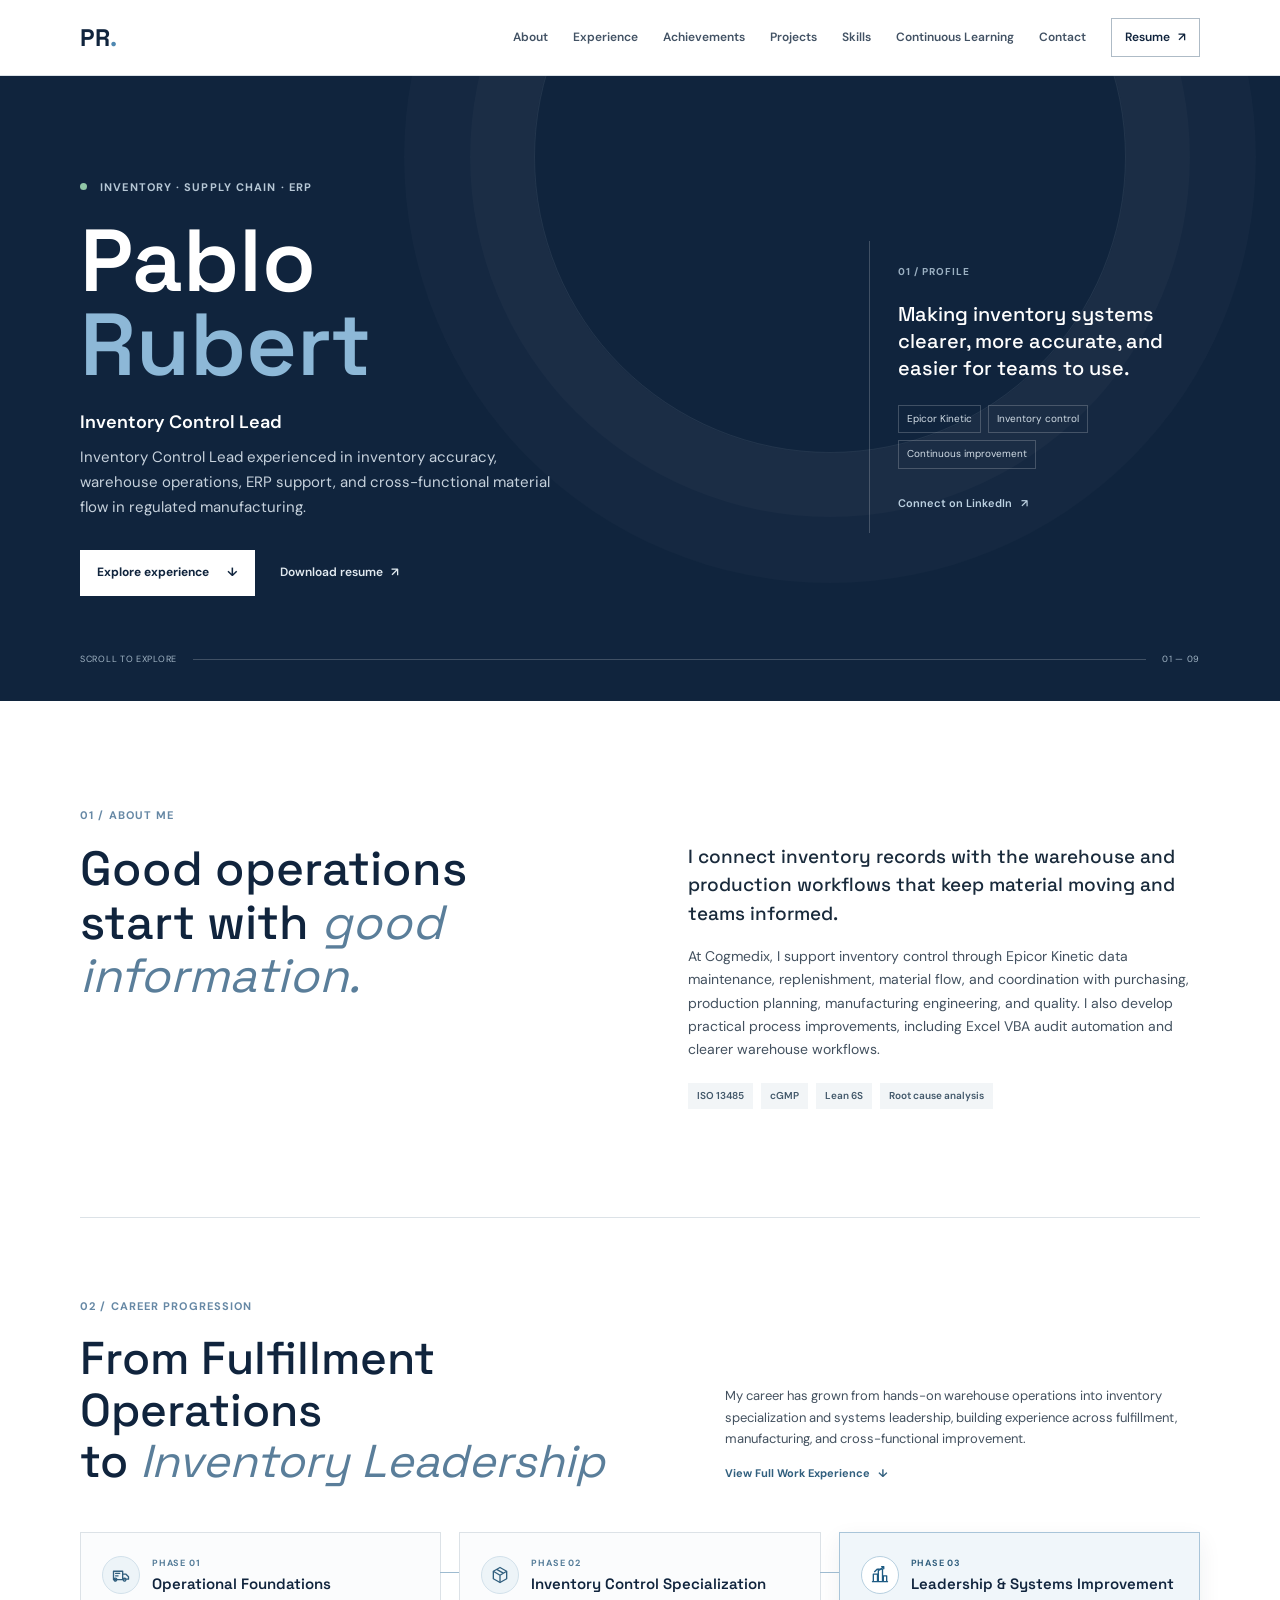
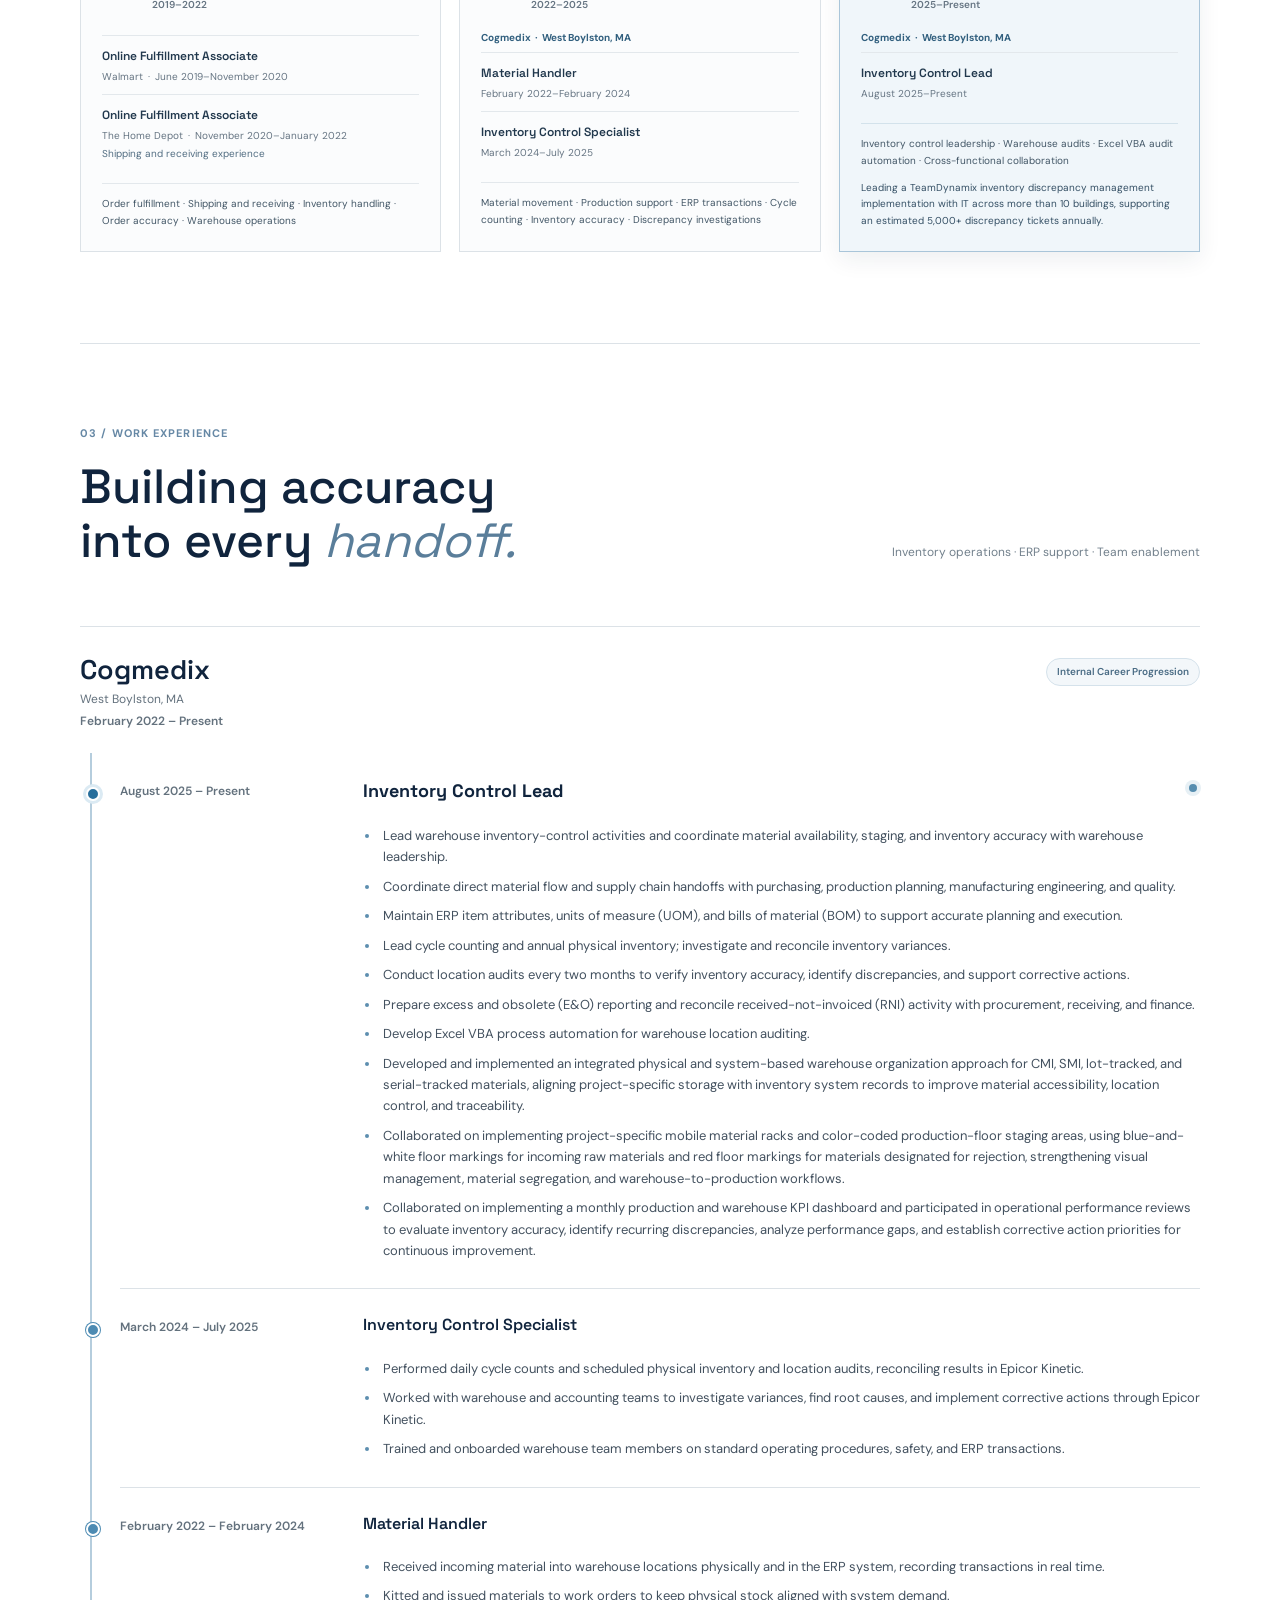
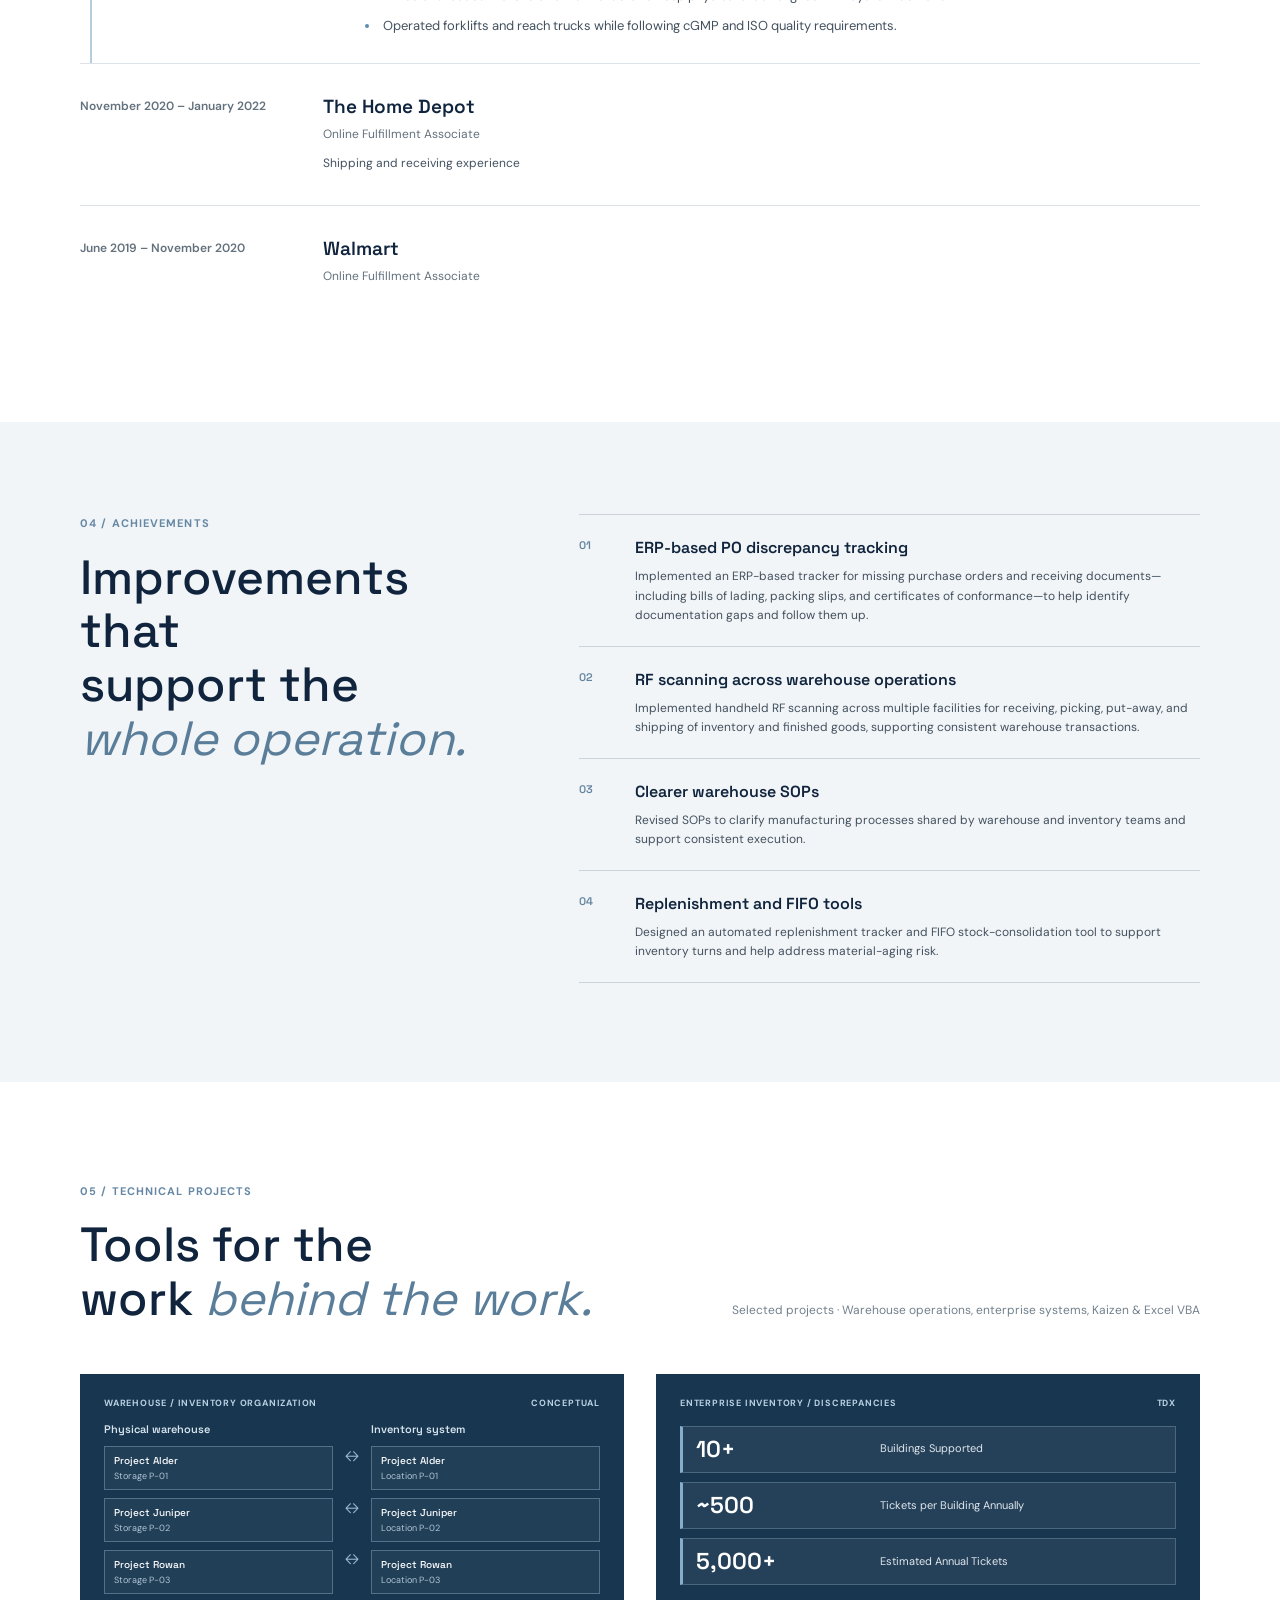
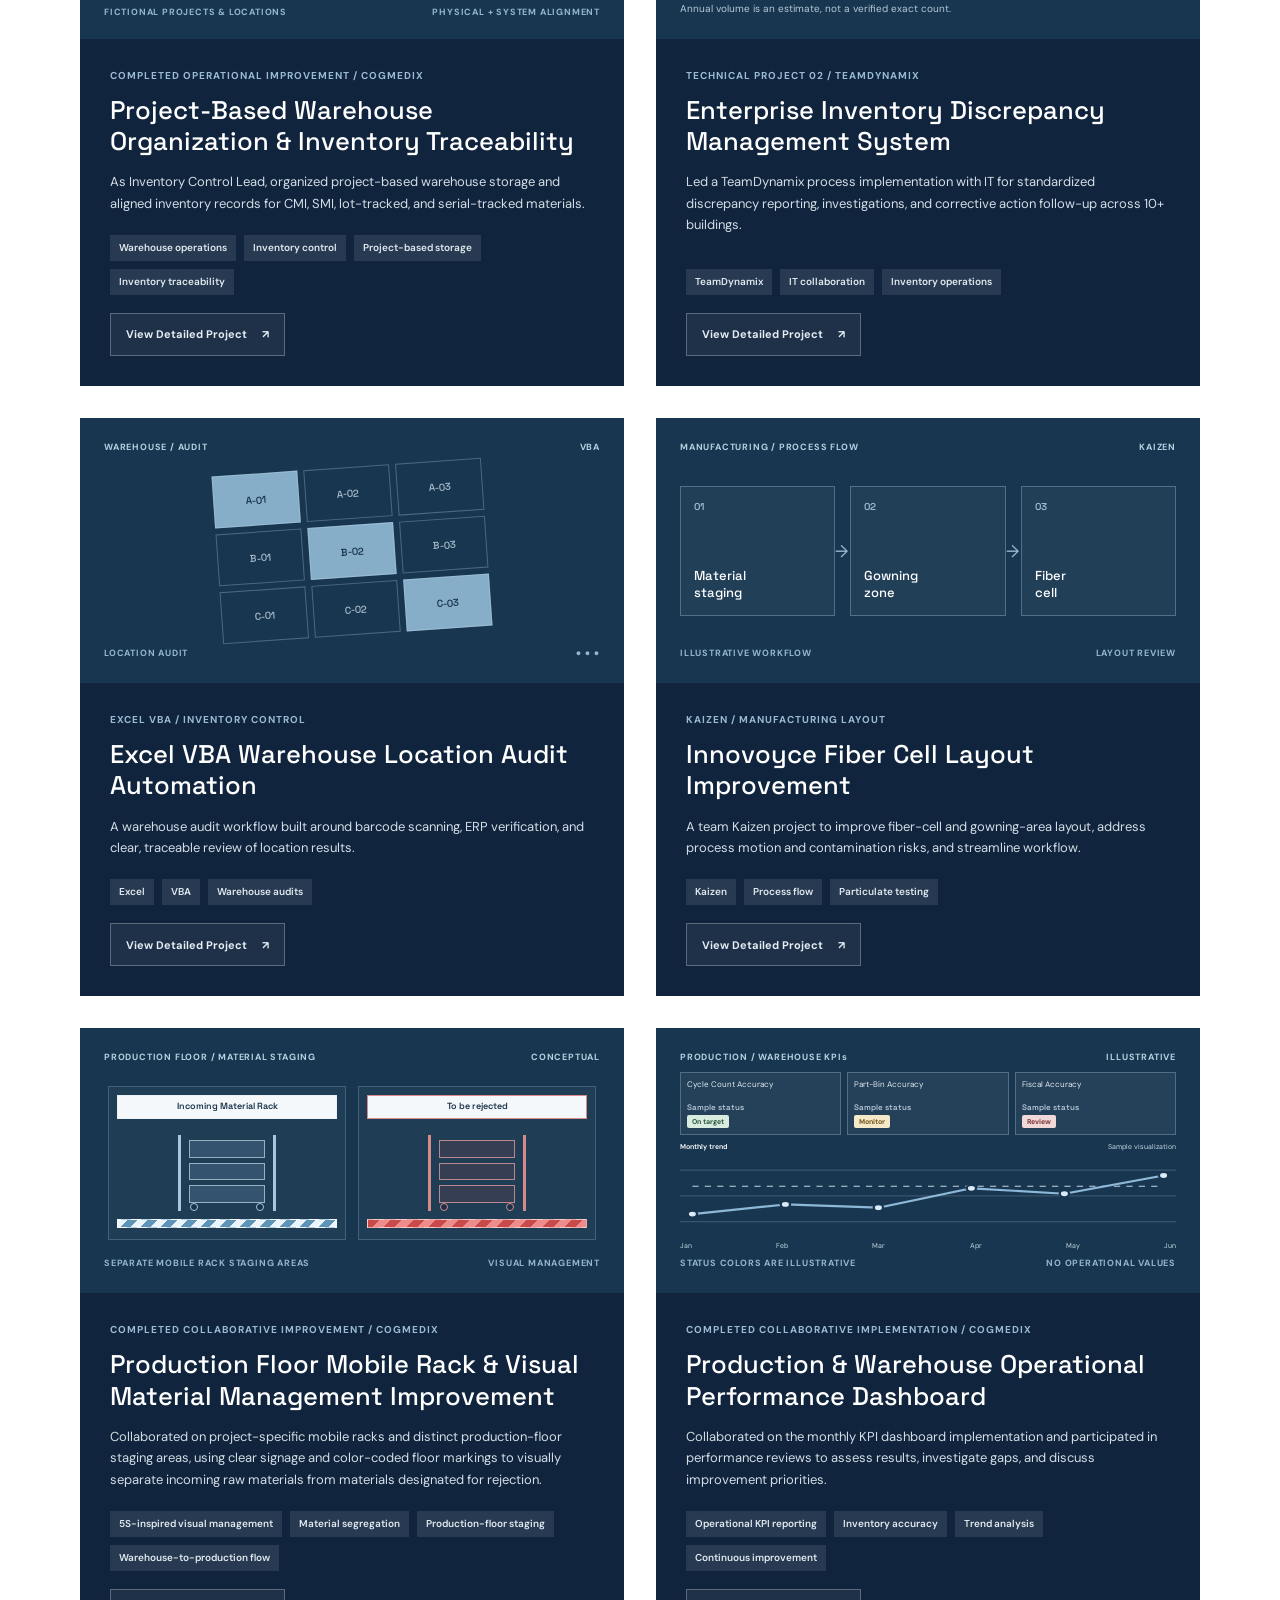
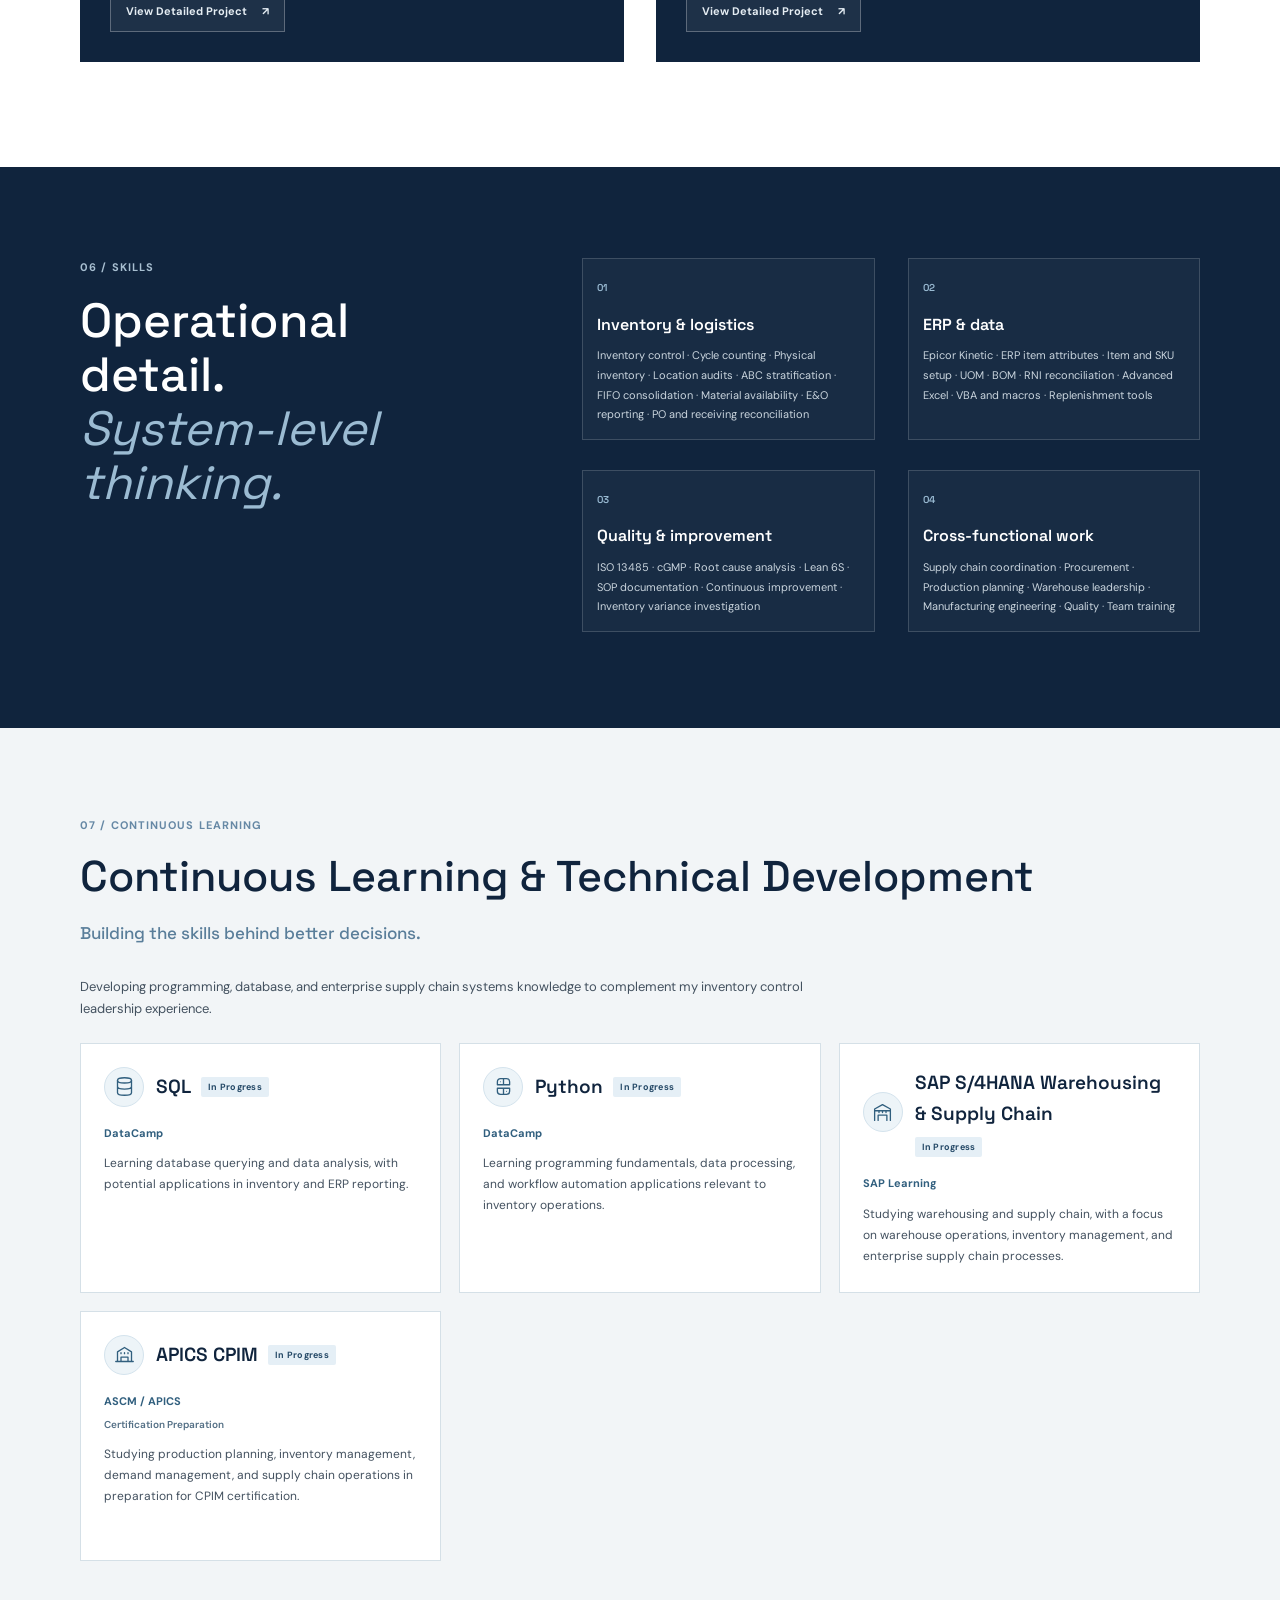
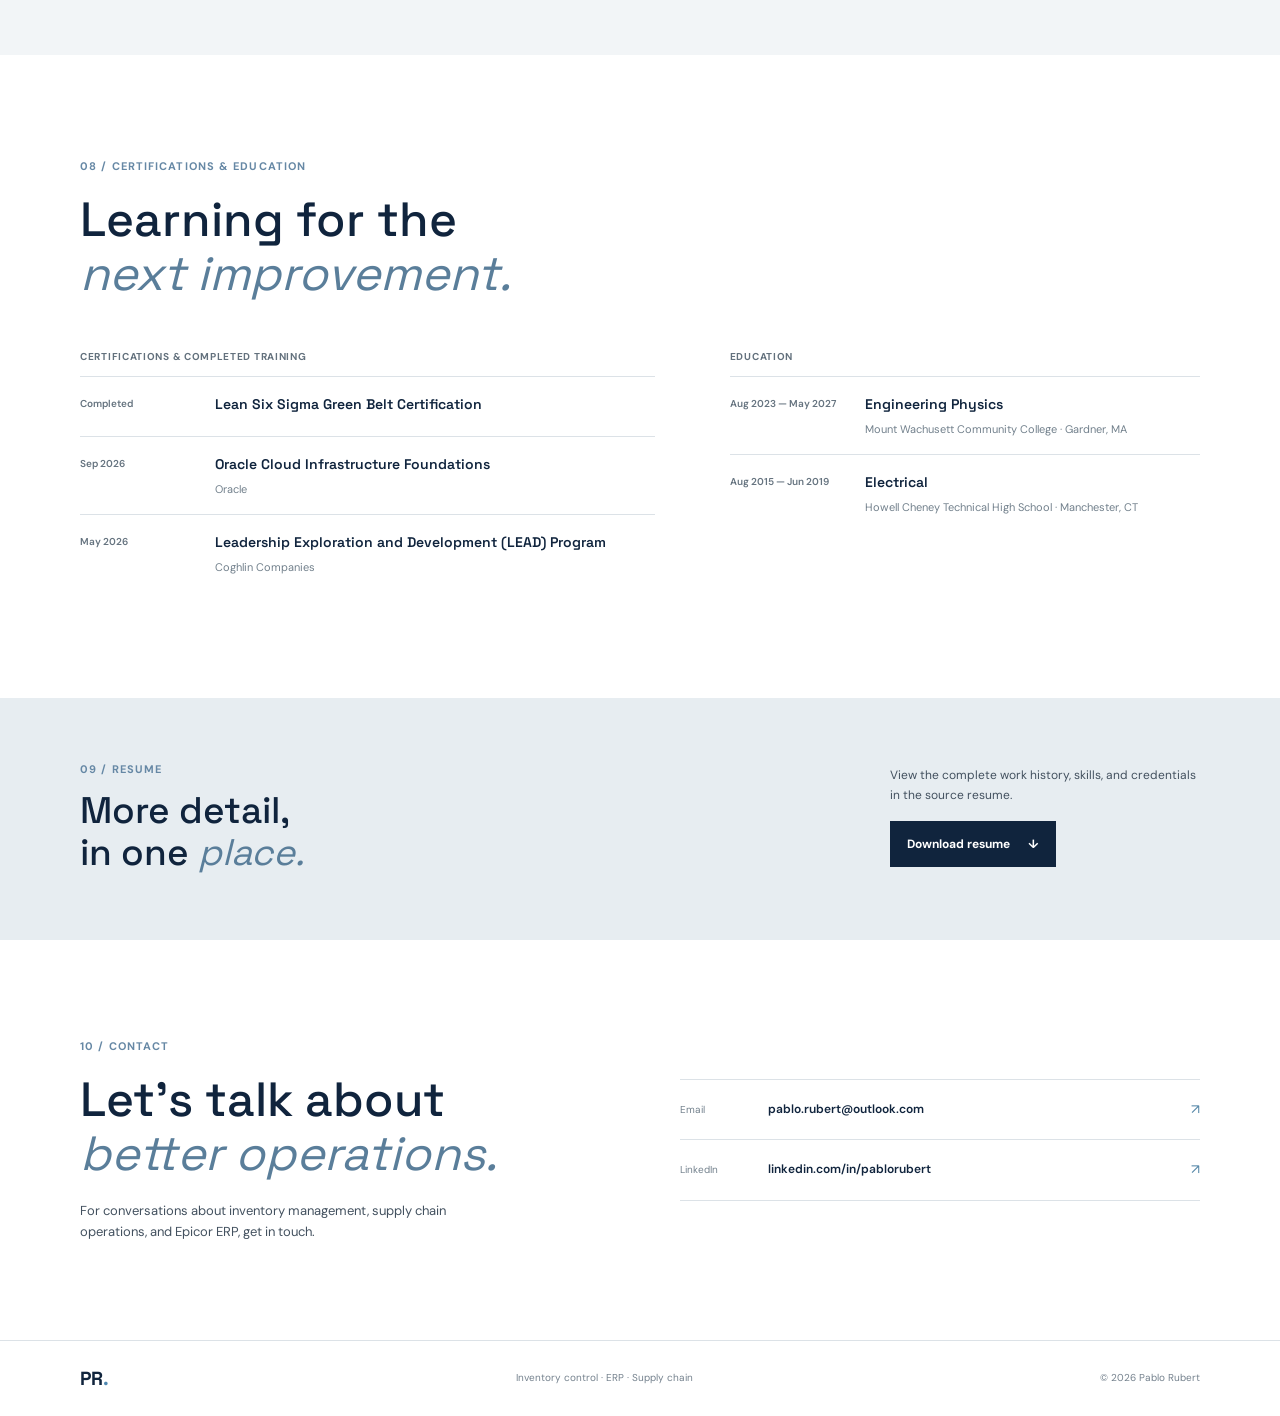
==== commit 2ab1f9dd: "Finalize Innovoyce Kaizen project" ====
--- a/index.html
+++ b/index.html
@@ -41,7 +41,7 @@
             <p class="eyebrow"><span class="status-dot"></span> Inventory · Supply Chain · ERP</p>
             <h1 id="hero-title">Pablo<br><span>Rubert</span></h1>
             <p class="hero-role">Inventory Control Lead</p>
-            <p class="hero-summary">Connecting accurate inventory, reliable material flow, and practical ERP improvements across regulated manufacturing.</p>
+            <p class="hero-summary">Inventory Control Lead experienced in inventory accuracy, warehouse operations, ERP support, and cross-functional material flow in regulated manufacturing.</p>
             <div class="hero-actions">
               <a class="button button-light" href="#experience">Explore experience <span aria-hidden="true">↓</span></a>
               <a class="text-link text-link-light" href="./Resume.pdf" download>Download resume <span aria-hidden="true">↗</span></a>
@@ -67,8 +67,8 @@
           <h2 id="about-title">Good operations<br>start with <em>good information.</em></h2>
         </div>
         <div class="about-content">
-          <p class="about-lead">I’m an inventory control professional with experience directing material flow, coordinating procurement, and improving inventory practices in fast-paced, regulated manufacturing environments.</p>
-          <p>My work brings together ERP data, warehouse execution, and cross-functional problem solving. In Epicor Kinetic, I support accurate item attributes and bills of material, replenishment, and the day-to-day transactions teams rely on. I’m interested in the wider supply chain picture: dependable processes, useful systems, and continuous improvement that holds up on the floor.</p>
+          <p class="about-lead">I connect inventory records with the warehouse and production workflows that keep material moving and teams informed.</p>
+          <p>At Cogmedix, I support inventory control through Epicor Kinetic data maintenance, replenishment, material flow, and coordination with purchasing, production planning, manufacturing engineering, and quality. I also develop practical process improvements, including Excel VBA audit automation and clearer warehouse workflows.</p>
           <div class="about-tags" aria-label="Professional areas">
             <span>ISO 13485</span><span>cGMP</span><span>Lean 6S</span><span>Root cause analysis</span>
           </div>
@@ -167,14 +167,14 @@
                     <li>Lead warehouse inventory-control activities and coordinate material availability, staging, and inventory accuracy with warehouse leadership.</li>
                     <li>Coordinate direct material flow and supply chain handoffs with purchasing, production planning, manufacturing engineering, and quality.</li>
                     <li>Maintain ERP item attributes, units of measure (UOM), and bills of material (BOM) to support accurate planning and execution.</li>
-                    <li>Lead cycle counting, annual physical inventory, and bi-monthly location audits; investigate and reconcile inventory variances.</li>
+                    <li>Lead cycle counting and annual physical inventory; investigate and reconcile inventory variances.</li>
+                    <li>Conduct location audits every two months to verify inventory accuracy, identify discrepancies, and support corrective actions.</li>
                     <li>Prepare excess and obsolete (E&amp;O) reporting and reconcile received-not-invoiced (RNI) activity with procurement, receiving, and finance.</li>
                     <li>Develop Excel VBA process automation for warehouse location auditing.</li>
                     <li>Developed and implemented an integrated physical and system-based warehouse organization approach for CMI, SMI, lot-tracked, and serial-tracked materials, aligning project-specific storage with inventory system records to improve material accessibility, location control, and traceability.</li>
                     <li>Collaborated on implementing project-specific mobile material racks and color-coded production-floor staging areas, using blue-and-white floor markings for incoming raw materials and red floor markings for materials designated for rejection, strengthening visual management, material segregation, and warehouse-to-production workflows.</li>
                     <li>Collaborated on implementing a monthly production and warehouse KPI dashboard and participated in operational performance reviews to evaluate inventory accuracy, identify recurring discrepancies, analyze performance gaps, and establish corrective action priorities for continuous improvement.</li>
                   </ul>
-                  <p class="verification-note">Verify before publishing: confirm the intended meaning of “bi-monthly” and the scope of E&amp;O reporting and RNI reconciliation.</p>
                 </div>
               </article>
               <article class="timeline-item">
@@ -224,10 +224,10 @@
             <h2 id="achievements-title">Improvements that<br>support the <em>whole operation.</em></h2>
           </div>
           <div class="achievement-list">
-            <article class="achievement-item"><span class="achievement-number">01</span><div><h3>PO discrepancy tracker</h3><p>Implemented an ERP-based tracker for missing purchase orders, bills of lading, packing slips, and certificates of conformance.</p></div></article>
-            <article class="achievement-item"><span class="achievement-number">02</span><div><h3>RF handheld scanning</h3><p>Implemented handheld scanning across multiple facilities for receiving, picking, put-away, and shipping of inventory and finished goods.</p></div></article>
-            <article class="achievement-item"><span class="achievement-number">03</span><div><h3>Clearer operating procedures</h3><p>Revised SOP documentation to clarify manufacturing processes shared between warehouse and inventory teams.</p></div></article>
-            <article class="achievement-item"><span class="achievement-number">04</span><div><h3>Replenishment and FIFO tools</h3><p>Designed an automated inventory replenishment tracker and FIFO stock consolidation tool to support inventory turns and reduce material aging risks.</p></div></article>
+            <article class="achievement-item"><span class="achievement-number">01</span><div><h3>ERP-based PO discrepancy tracking</h3><p>Implemented an ERP-based tracker for missing purchase orders and receiving documents—including bills of lading, packing slips, and certificates of conformance—to help identify documentation gaps and follow them up.</p></div></article>
+            <article class="achievement-item"><span class="achievement-number">02</span><div><h3>RF scanning across warehouse operations</h3><p>Implemented handheld RF scanning across multiple facilities for receiving, picking, put-away, and shipping of inventory and finished goods, supporting consistent warehouse transactions.</p></div></article>
+            <article class="achievement-item"><span class="achievement-number">03</span><div><h3>Clearer warehouse SOPs</h3><p>Revised SOPs to clarify manufacturing processes shared by warehouse and inventory teams and support consistent execution.</p></div></article>
+            <article class="achievement-item"><span class="achievement-number">04</span><div><h3>Replenishment and FIFO tools</h3><p>Designed an automated replenishment tracker and FIFO stock-consolidation tool to support inventory turns and help address material-aging risk.</p></div></article>
           </div>
         </div>
       </section>
@@ -490,7 +490,7 @@
         <div class="credentials-grid">
           <div class="credential-column">
             <h3 class="column-title">Certifications &amp; Completed Training</h3>
-            <article class="credential-item"><span class="credential-date">Oct 2026</span><div><h4>Lean Six Sigma Green Belt Certification</h4><p>Six Sigma Global Institute</p><p class="credential-verification">Verify completion status and award date before publishing.</p></div></article>
+            <article class="credential-item"><span class="credential-status">Completed</span><div><h4>Lean Six Sigma Green Belt Certification</h4></div></article>
             <article class="credential-item"><span class="credential-date">Sep 2026</span><div><h4>Oracle Cloud Infrastructure Foundations</h4><p>Oracle</p></div></article>
             <article class="credential-item"><span class="credential-date">May 2026</span><div><h4>Leadership Exploration and Development (LEAD) Program</h4><p>Coghlin Companies</p></div></article>
           </div>
--- a/style.css
+++ b/style.css
@@ -575,7 +575,7 @@
 
 .credential-item { display: grid; grid-template-columns: 120px minmax(0,1fr); gap: 15px; padding: 16px 0; border-top: 1px solid var(--line); }
 
-.credential-date { padding-top: 3px; color: #65737f; font-size: 10px; font-weight: 600; }
+.credential-date, .credential-status { padding-top: 3px; color: #65737f; font-size: 10px; font-weight: 600; }
 
 .credential-item h4 { margin: 0 0 4px; color: var(--navy); font-size: 14px; font-weight: 600; }
 
@@ -715,6 +715,8 @@
 
   .about-content { padding-top: 0; }
 
+  .about-content { font-size: 15px; line-height: 1.7; }
+
   .section-heading h2, .contact-copy h2 { font-size: 37px; }
 
   .career-section { padding-top: 65px; padding-bottom: 72px; }
@@ -745,7 +747,7 @@
 
   .timeline-date { padding: 0; }
 
-  .timeline-body ul { font-size: 12px; }
+  .timeline-body ul { font-size: 13px; line-height: 1.65; }
 
   .experience-employer { padding-top: 22px; }
 
@@ -764,6 +766,10 @@
   .role-timeline .current-role .role-heading h4 { font-size: 17px; }
 
   .achievement-inner, .skills-inner { padding-top: 72px; padding-bottom: 76px; }
+
+  .achievement-item { gap: 10px; padding: 22px 0; }
+
+  .achievement-item p { font-size: 13px; line-height: 1.6; }
 
   .achievement-list { margin-top: 8px; }
 
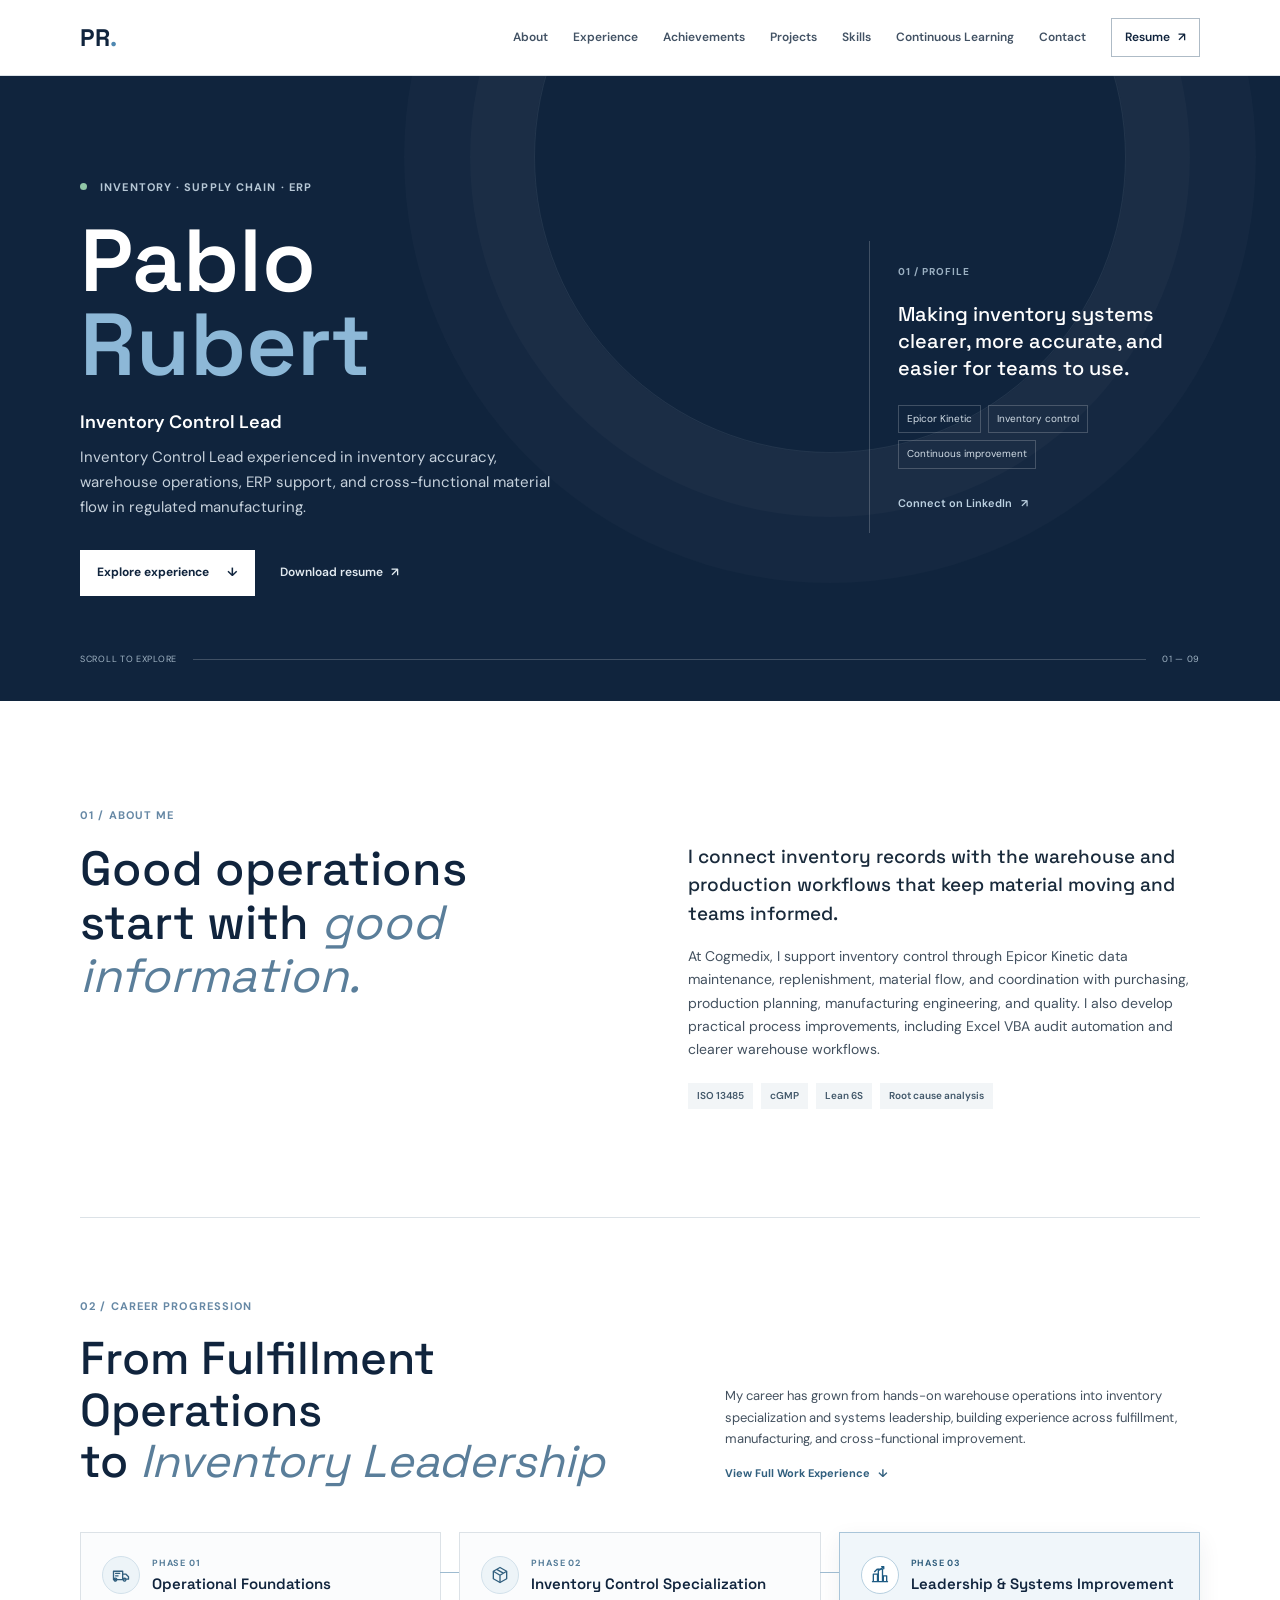
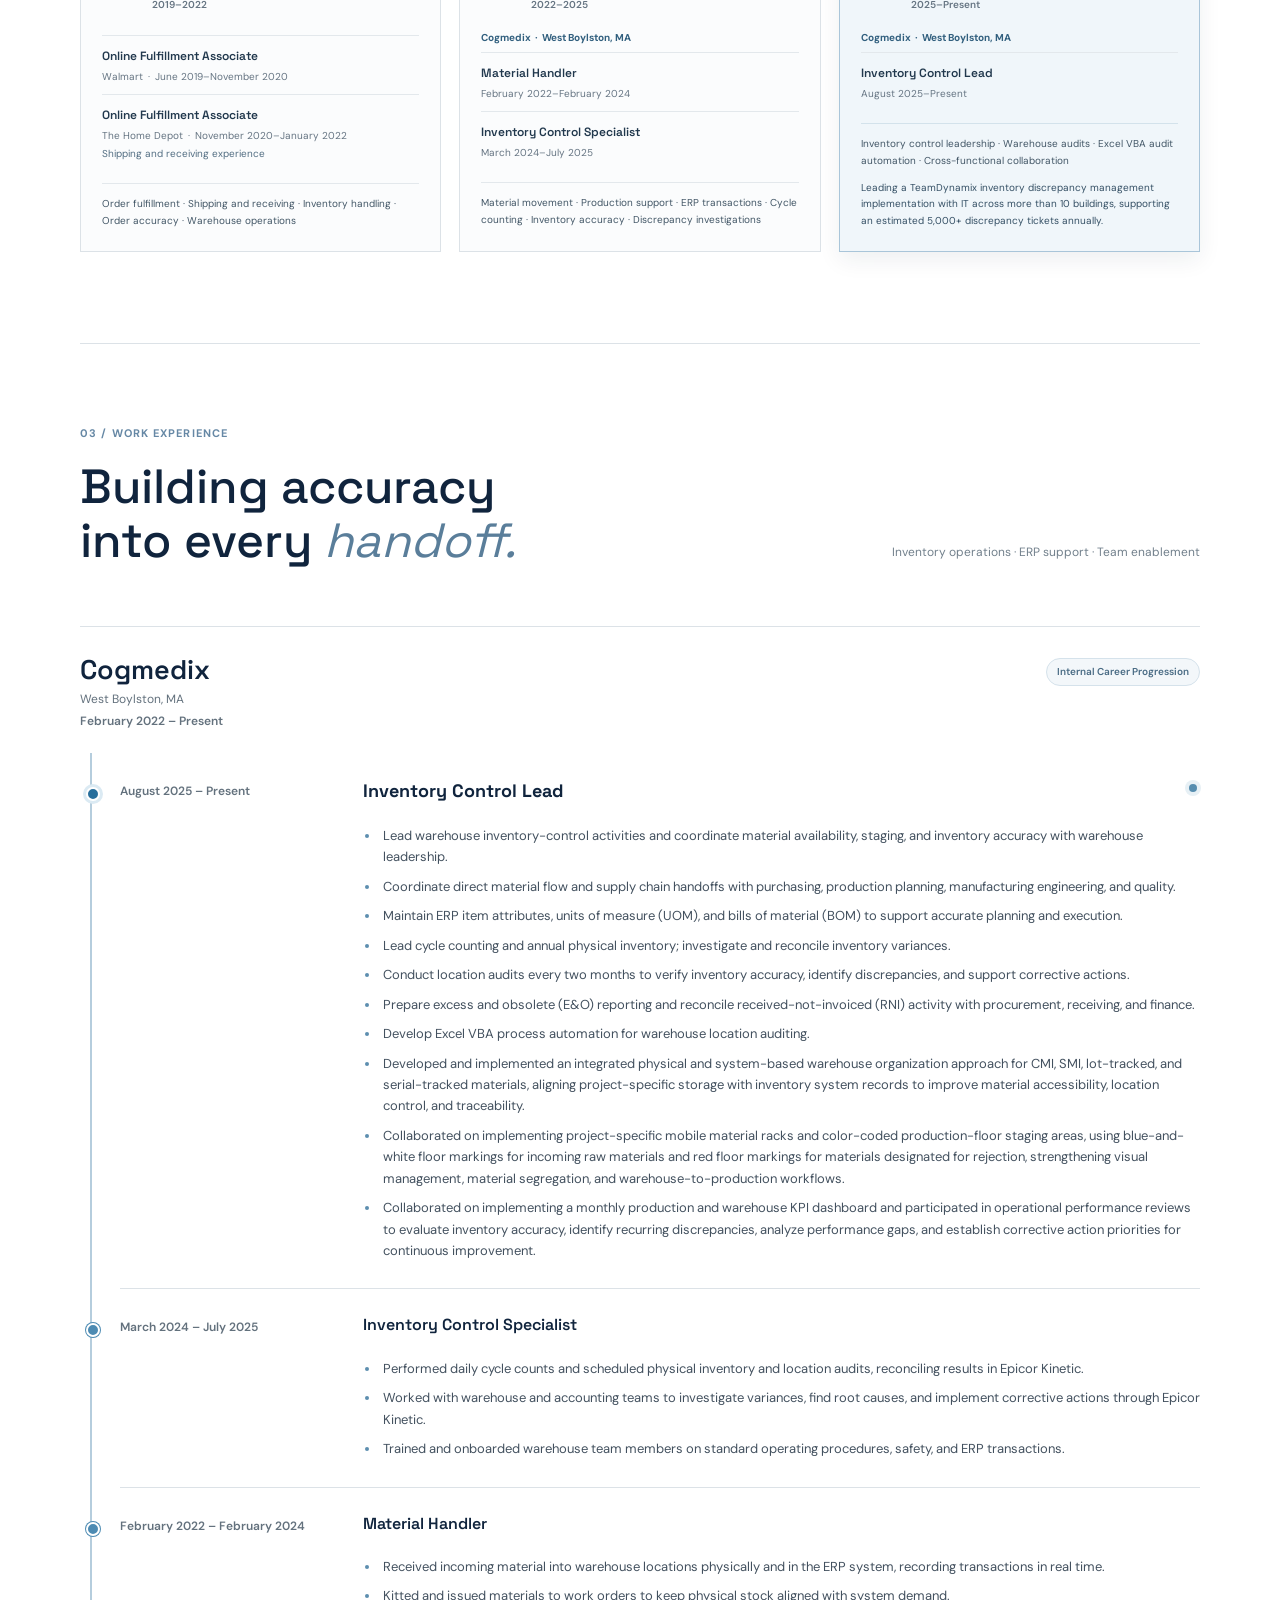
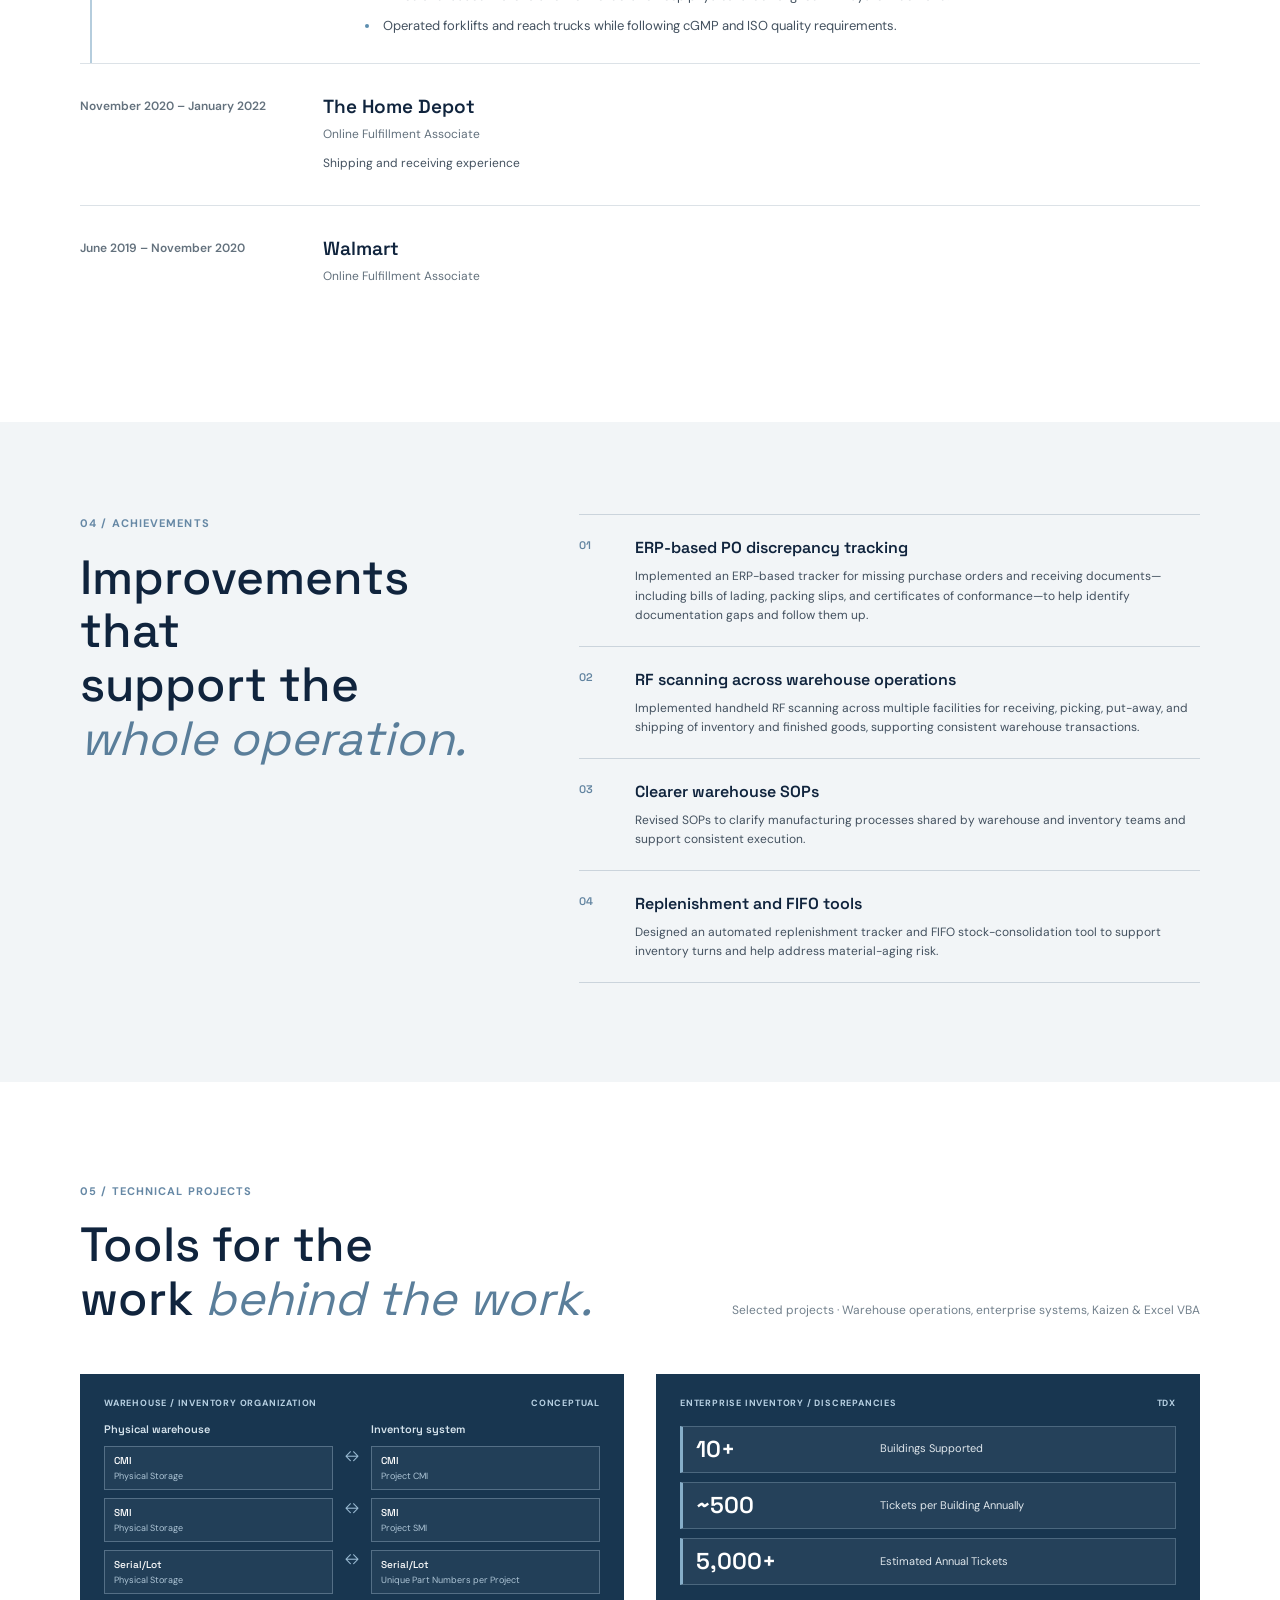
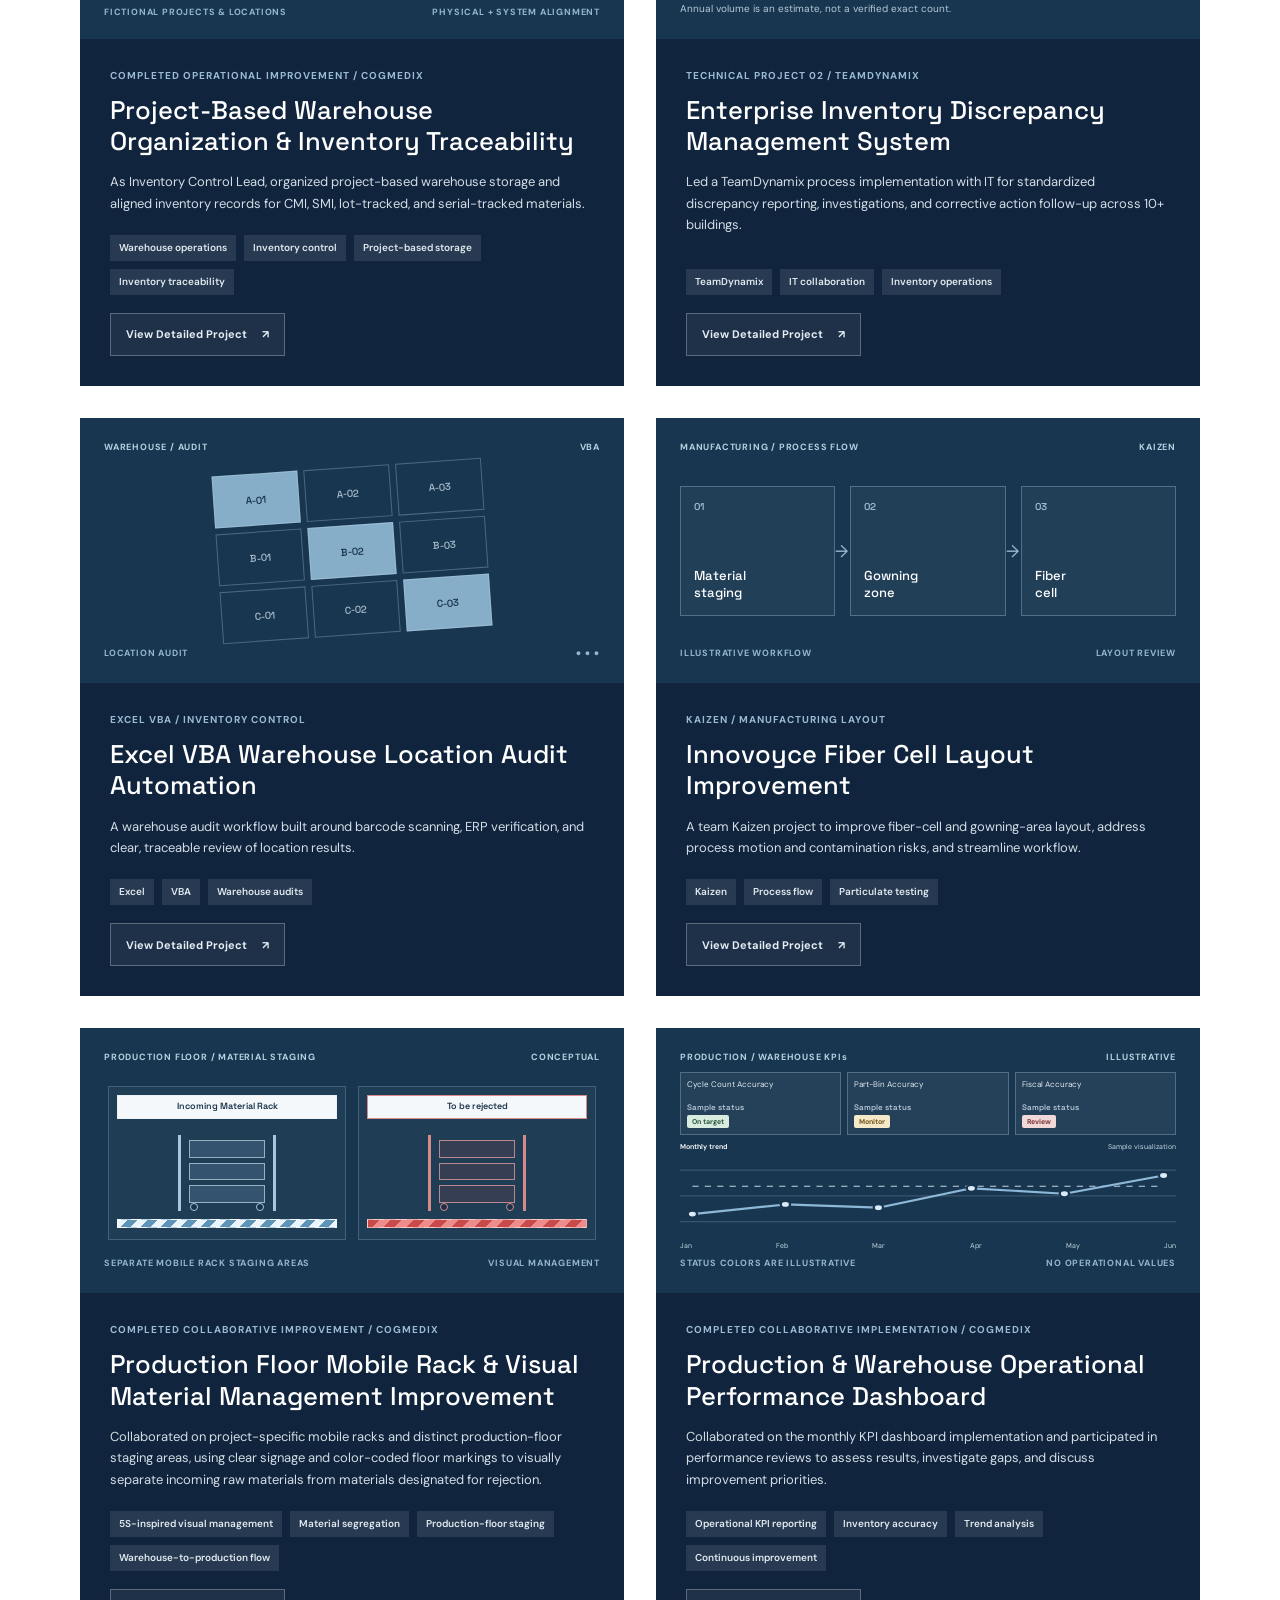
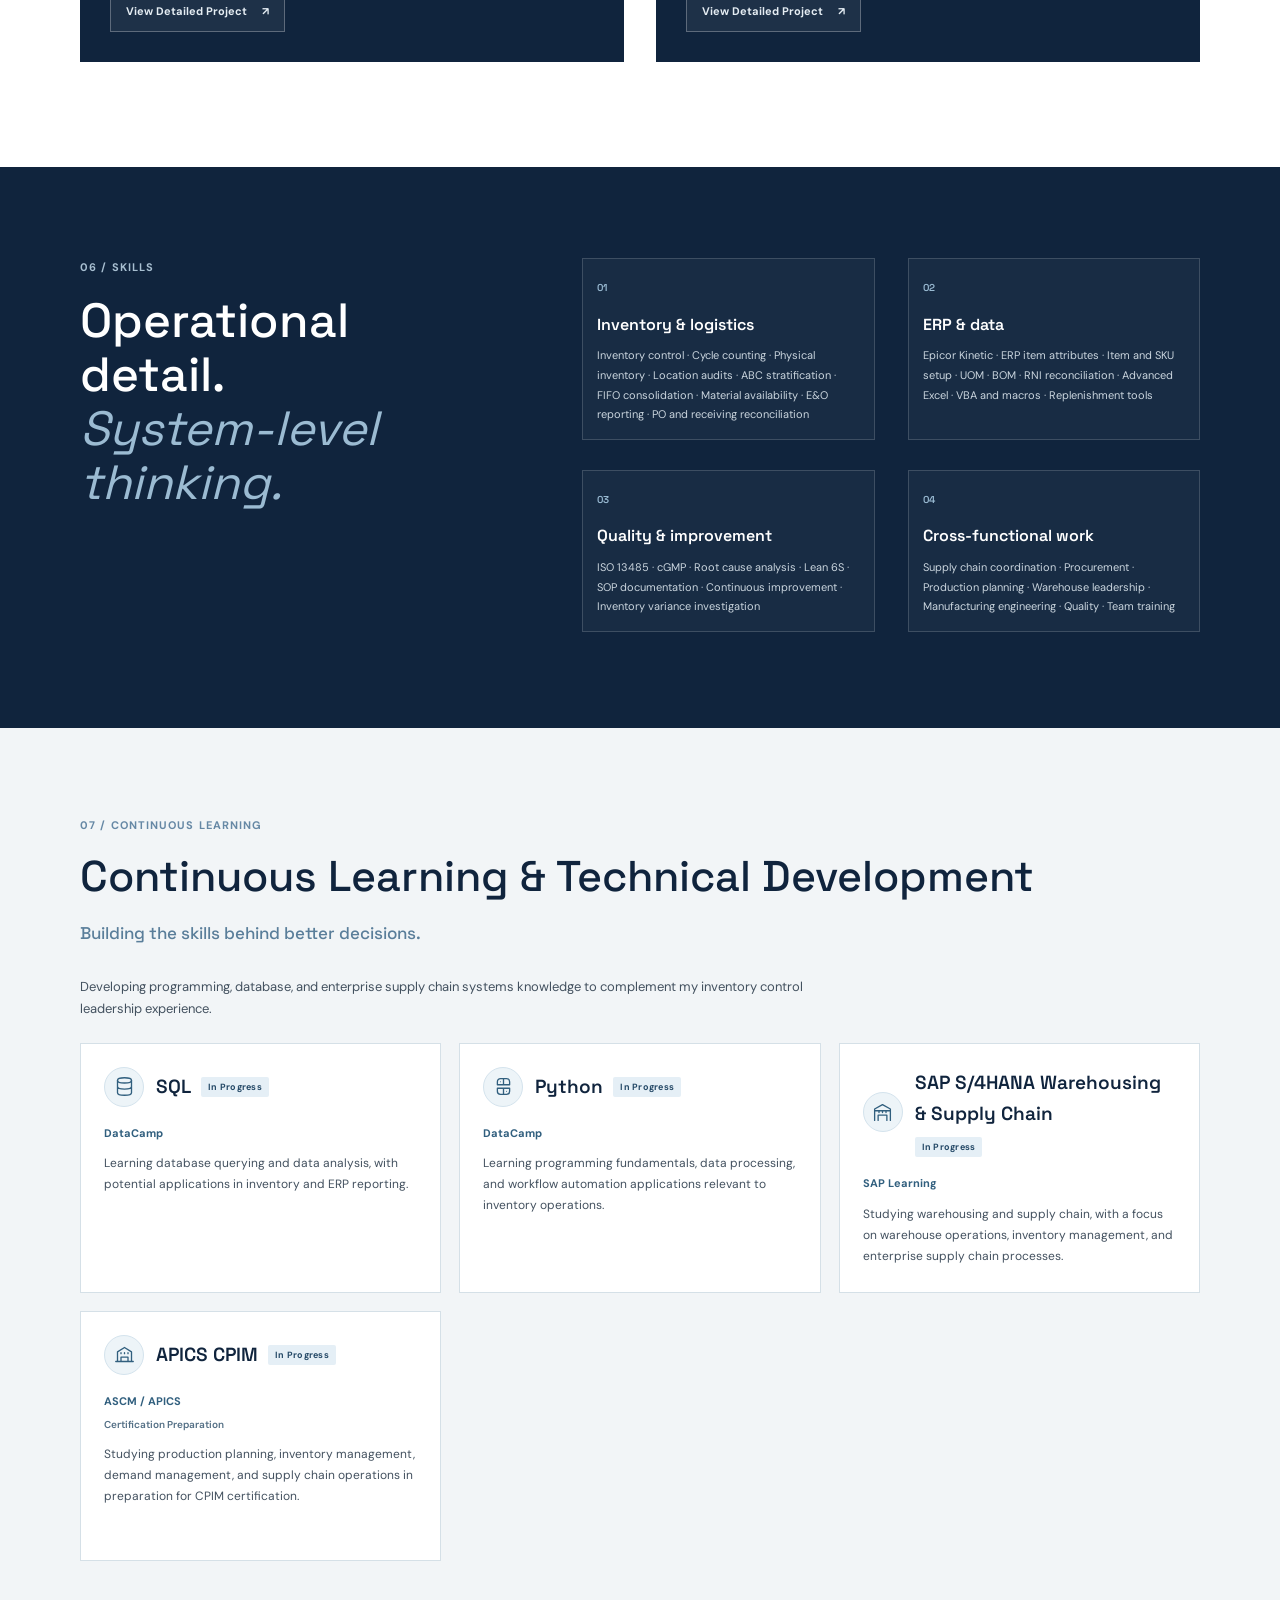
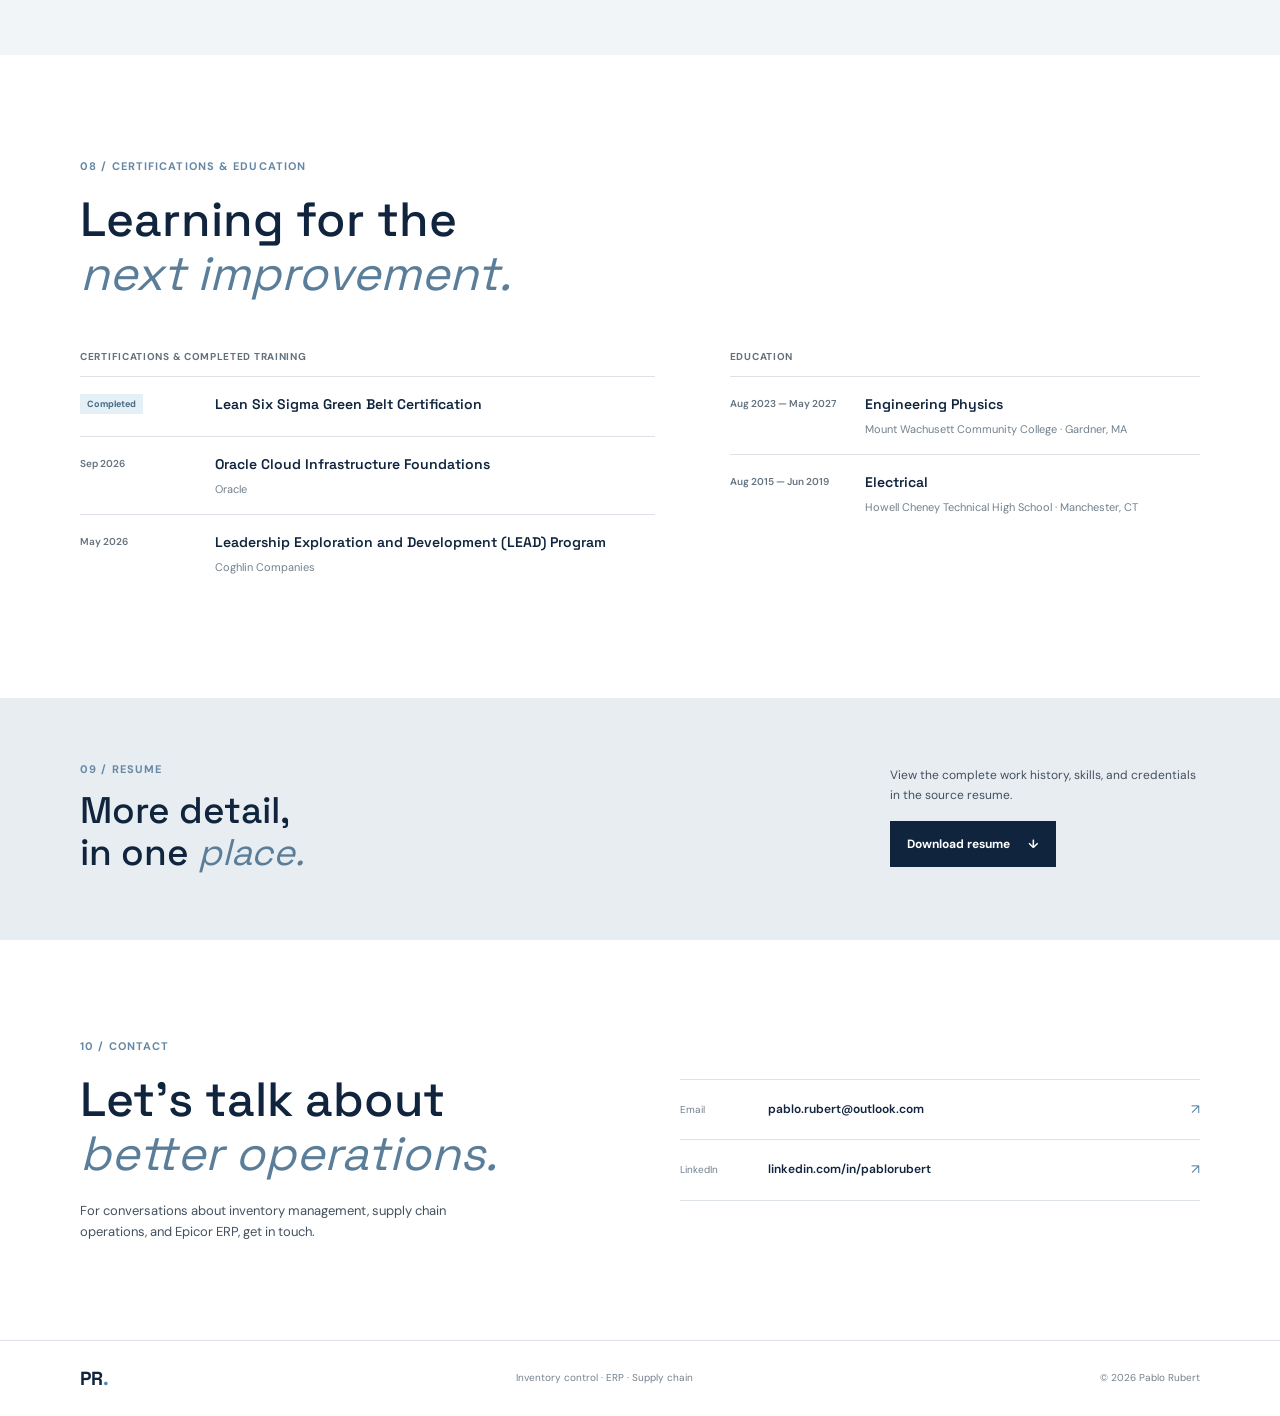
==== commit 99e4d3ba: "Update portfolio projects, images, and website improvements" ====
--- a/index.html
+++ b/index.html
@@ -244,16 +244,16 @@
             <div class="alignment-diagram" aria-hidden="true">
               <div class="alignment-column">
                 <h4>Physical warehouse</h4>
-                <div class="alignment-record"><strong>Project Alder</strong><span>Storage P-01</span></div>
-                <div class="alignment-record"><strong>Project Juniper</strong><span>Storage P-02</span></div>
-                <div class="alignment-record"><strong>Project Rowan</strong><span>Storage P-03</span></div>
+                <div class="alignment-record"><strong>CMI</strong><span>Physical Storage</span></div>
+                <div class="alignment-record"><strong>SMI</strong><span>Physical Storage</span></div>
+                <div class="alignment-record"><strong>Serial/Lot</strong><span>Physical Storage</span></div>
               </div>
               <div class="alignment-connectors"><span>↔</span><span>↔</span><span>↔</span></div>
               <div class="alignment-column">
                 <h4>Inventory system</h4>
-                <div class="alignment-record"><strong>Project Alder</strong><span>Location P-01</span></div>
-                <div class="alignment-record"><strong>Project Juniper</strong><span>Location P-02</span></div>
-                <div class="alignment-record"><strong>Project Rowan</strong><span>Location P-03</span></div>
+                <div class="alignment-record"><strong>CMI</strong><span>Project CMI</span></div>
+                <div class="alignment-record"><strong>SMI</strong><span>Project SMI</span></div>
+                <div class="alignment-record"><strong>Serial/Lot</strong><span>Unique Part Numbers per Project</span></div>
               </div>
             </div>
             <div class="visual-foot"><span>FICTIONAL PROJECTS &amp; LOCATIONS</span><span>PHYSICAL + SYSTEM ALIGNMENT</span></div>
--- a/style.css
+++ b/style.css
@@ -94,7 +94,7 @@
 
 .hero-actions { display: flex; flex-wrap: wrap; align-items: center; gap: 25px; margin-top: 30px; }
 
-.button { display: inline-flex; min-height: 46px; align-items: center; justify-content: center; gap: 18px; padding: 0 17px; font-size: 12px; font-weight: 700; text-decoration: none; transition: *background* .2s, color .2s, transform .2s; }
+.button { display: inline-flex; min-height: 46px; align-items: center; justify-content: center; gap: 18px; padding: 0 17px; font-size: 12px; font-weight: 700; text-decoration: none; transition: background .2s, color .2s, transform .2s; }
 
 .button:hover { transform: translateY(-2px); }
 
@@ -388,7 +388,7 @@
 
 .projects-grid .project-detail h3 { min-height: 2.35em; margin-bottom: 8px; font-size: clamp(19px, 1.8vw, 24px); line-height: 1.18; overflow-wrap: anywhere; }
 
-.projects-grid .project-summary { display: -webkit-box; min-height: 4.5em; margin-bottom: 11px; overflow: hidden; color: #d3dde5; font-size: 11px; line-height: 1.5; -webkit-box-orient: vertical; -webkit-line-clamp: 3; }
+.projects-grid .project-summary { display: -webkit-box; min-height: 4.5em; margin-bottom: 11px; overflow: hidden; color: #d3dde5; font-size: 11px; line-height: 1.5; -webkit-box-orient: vertical; line-clamp: 3; -webkit-line-clamp: 3; }
 
 .projects-grid .project-tools { margin-top: 0; }
 
@@ -412,7 +412,7 @@
 
 .project-verification { margin-top: 17px; border-left-color: #85a9c1; color: #bdcbd6; }
 
-.project-detail-link { display: inline-flex; min-height: 40px; align-items: center; gap: 15px; margin-top: 17px; padding: 0 12px; border: 1px solid rgba(255,255,255,.28); background: rgba(255,255,255,.06); color: #e5edf3; font-size: 11px; font-weight: 700; text-decoration: none; transition: *background* .2s, border-color .2s; }
+.project-detail-link { display: inline-flex; min-height: 40px; align-items: center; gap: 15px; margin-top: 17px; padding: 0 12px; border: 1px solid rgba(255,255,255,.28); background: rgba(255,255,255,.06); color: #e5edf3; font-size: 11px; font-weight: 700; text-decoration: none; transition: background .2s, border-color .2s; }
 
 .project-detail-link:hover { border-color: rgba(255,255,255,.55); background: rgba(255,255,255,.12); color: white; }
 
@@ -455,6 +455,66 @@
 .project-info-card-wide { grid-column: 1 / -1; }
 
 .project-info-card-highlight { background: var(--mist); }
+
+.accuracy-chart { max-width: 1050px; margin: 20px auto 0; }
+
+.accuracy-chart .image-viewer-trigger, .kaizen-report-figure .image-viewer-trigger { width: 100%; }
+
+.accuracy-chart img, .kaizen-report-figure img { display: block; width: 100%; height: auto; }
+
+.image-viewer-trigger { position: relative; display: block; width: fit-content; max-width: 100%; margin: 0 auto; padding: 0; border: 0; background: transparent; cursor: zoom-in; }
+
+.image-viewer-trigger img { display: block; max-width: 100%; height: auto; }
+
+.image-viewer-trigger:focus-visible, .image-viewer button:focus-visible { outline: 3px solid #5d8eaf; outline-offset: 3px; }
+
+.image-viewer-hint { position: absolute; right: 8px; bottom: 8px; padding: 5px 8px; background: rgba(16,36,61,.88); color: white; font-size: 10px; font-weight: 600; line-height: 1.4; pointer-events: none; }
+
+.accuracy-chart figcaption { margin-top: 15px; text-align: center; }
+
+.accuracy-chart figcaption p { margin: 0; }
+
+.accuracy-chart .accuracy-chart-note { margin-top: 6px; color: #5b6a77; font-size: 11px; }
+
+.kaizen-comparison { display: grid; grid-template-columns: minmax(0, 1fr); gap: 26px; margin-top: 20px; }
+
+.kaizen-report-figure { max-width: 1100px; margin: 0 auto; }
+
+.kaizen-report-figure figcaption { margin-top: 10px; text-align: center; }
+
+.kaizen-report-figure figcaption h3 { margin: 0 0 5px; color: var(--navy); font-size: 15px; }
+
+.kaizen-report-figure figcaption p { margin: 0; }
+
+.image-viewer[open] { position: fixed; inset: 0; display: flex; width: 100vw; height: 100vh; height: 100dvh; max-width: none; max-height: none; flex-direction: column; gap: 12px; margin: 0; padding: clamp(10px, 2vw, 24px); overflow: hidden; border: 0; background: transparent; color: white; }
+
+.image-viewer::backdrop { background: rgba(11, 27, 45, .94); }
+
+.image-viewer-header { display: flex; flex-wrap: wrap; align-items: center; justify-content: space-between; gap: 12px; padding: 12px 16px; background: white; color: var(--navy); }
+
+.image-viewer-header h2 { margin: 0; color: var(--navy); font-size: 18px; }
+
+.image-viewer-controls { display: flex; flex-wrap: wrap; gap: 8px; }
+
+.image-viewer-controls button { min-width: 42px; min-height: 42px; padding: 7px 12px; border: 1px solid #cbd8e1; background: #f3f6f8; color: var(--navy); font: inherit; cursor: pointer; }
+
+.image-viewer-controls button:hover:not(:disabled) { border-color: #315f7e; background: #e5eff6; }
+
+.image-viewer-controls button[aria-disabled="true"] { opacity: .55; cursor: not-allowed; }
+
+.image-viewer-controls .image-viewer-close { min-width: 44px; font-size: 21px; line-height: 1; }
+
+.image-viewer-stage { position: relative; display: flex; min-height: 0; flex: 1; align-items: center; justify-content: center; overflow: hidden; touch-action: none; }
+
+.image-viewer-image { display: block; max-width: none; max-height: none; flex: 0 0 auto; object-fit: contain; margin: 0; user-select: none; -webkit-user-drag: none; will-change: transform; }
+
+@media (max-width: 600px) {
+  .image-viewer-header { align-items: flex-start; padding: 10px; }
+  .image-viewer-header h2 { width: 100%; font-size: 16px; }
+  .image-viewer-controls { width: 100%; gap: 6px; }
+  .image-viewer-controls button { min-width: 44px; min-height: 44px; padding: 7px 10px; }
+  .image-viewer-controls .image-viewer-close { margin-left: auto; }
+}
 
 .project-process { display: grid; grid-template-columns: repeat(4, minmax(0,1fr)); gap: 12px; margin: 0; padding: 0; list-style: none; counter-reset: project-step; }
 
@@ -575,7 +635,9 @@
 
 .credential-item { display: grid; grid-template-columns: 120px minmax(0,1fr); gap: 15px; padding: 16px 0; border-top: 1px solid var(--line); }
 
-.credential-date, .credential-status { padding-top: 3px; color: #65737f; font-size: 10px; font-weight: 600; }
+.credential-date { padding-top: 3px; color: #65737f; font-size: 10px; font-weight: 600; }
+
+.credential-status { justify-self: start; align-self: start; margin-top: 1px; padding: 3px 7px; background: #e5eff6; color: #496b84; font-size: 9px; font-weight: 700; }
 
 .credential-item h4 { margin: 0 0 4px; color: var(--navy); font-size: 14px; font-weight: 600; }
 
@@ -715,8 +777,6 @@
 
   .about-content { padding-top: 0; }
 
-  .about-content { font-size: 15px; line-height: 1.7; }
-
   .section-heading h2, .contact-copy h2 { font-size: 37px; }
 
   .career-section { padding-top: 65px; padding-bottom: 72px; }
@@ -747,7 +807,7 @@
 
   .timeline-date { padding: 0; }
 
-  .timeline-body ul { font-size: 13px; line-height: 1.65; }
+  .timeline-body ul { font-size: 12px; }
 
   .experience-employer { padding-top: 22px; }
 
@@ -766,10 +826,6 @@
   .role-timeline .current-role .role-heading h4 { font-size: 17px; }
 
   .achievement-inner, .skills-inner { padding-top: 72px; padding-bottom: 76px; }
-
-  .achievement-item { gap: 10px; padding: 22px 0; }
-
-  .achievement-item p { font-size: 13px; line-height: 1.6; }
 
   .achievement-list { margin-top: 8px; }
 
@@ -999,6 +1055,7 @@
   overflow: visible;
   font-size: 13px;
   line-height: 1.65;
+  line-clamp: unset;
   -webkit-line-clamp: unset;
 }
 .projects-grid .project-tools { gap: 8px; margin-top: auto; margin-bottom: 18px; }
